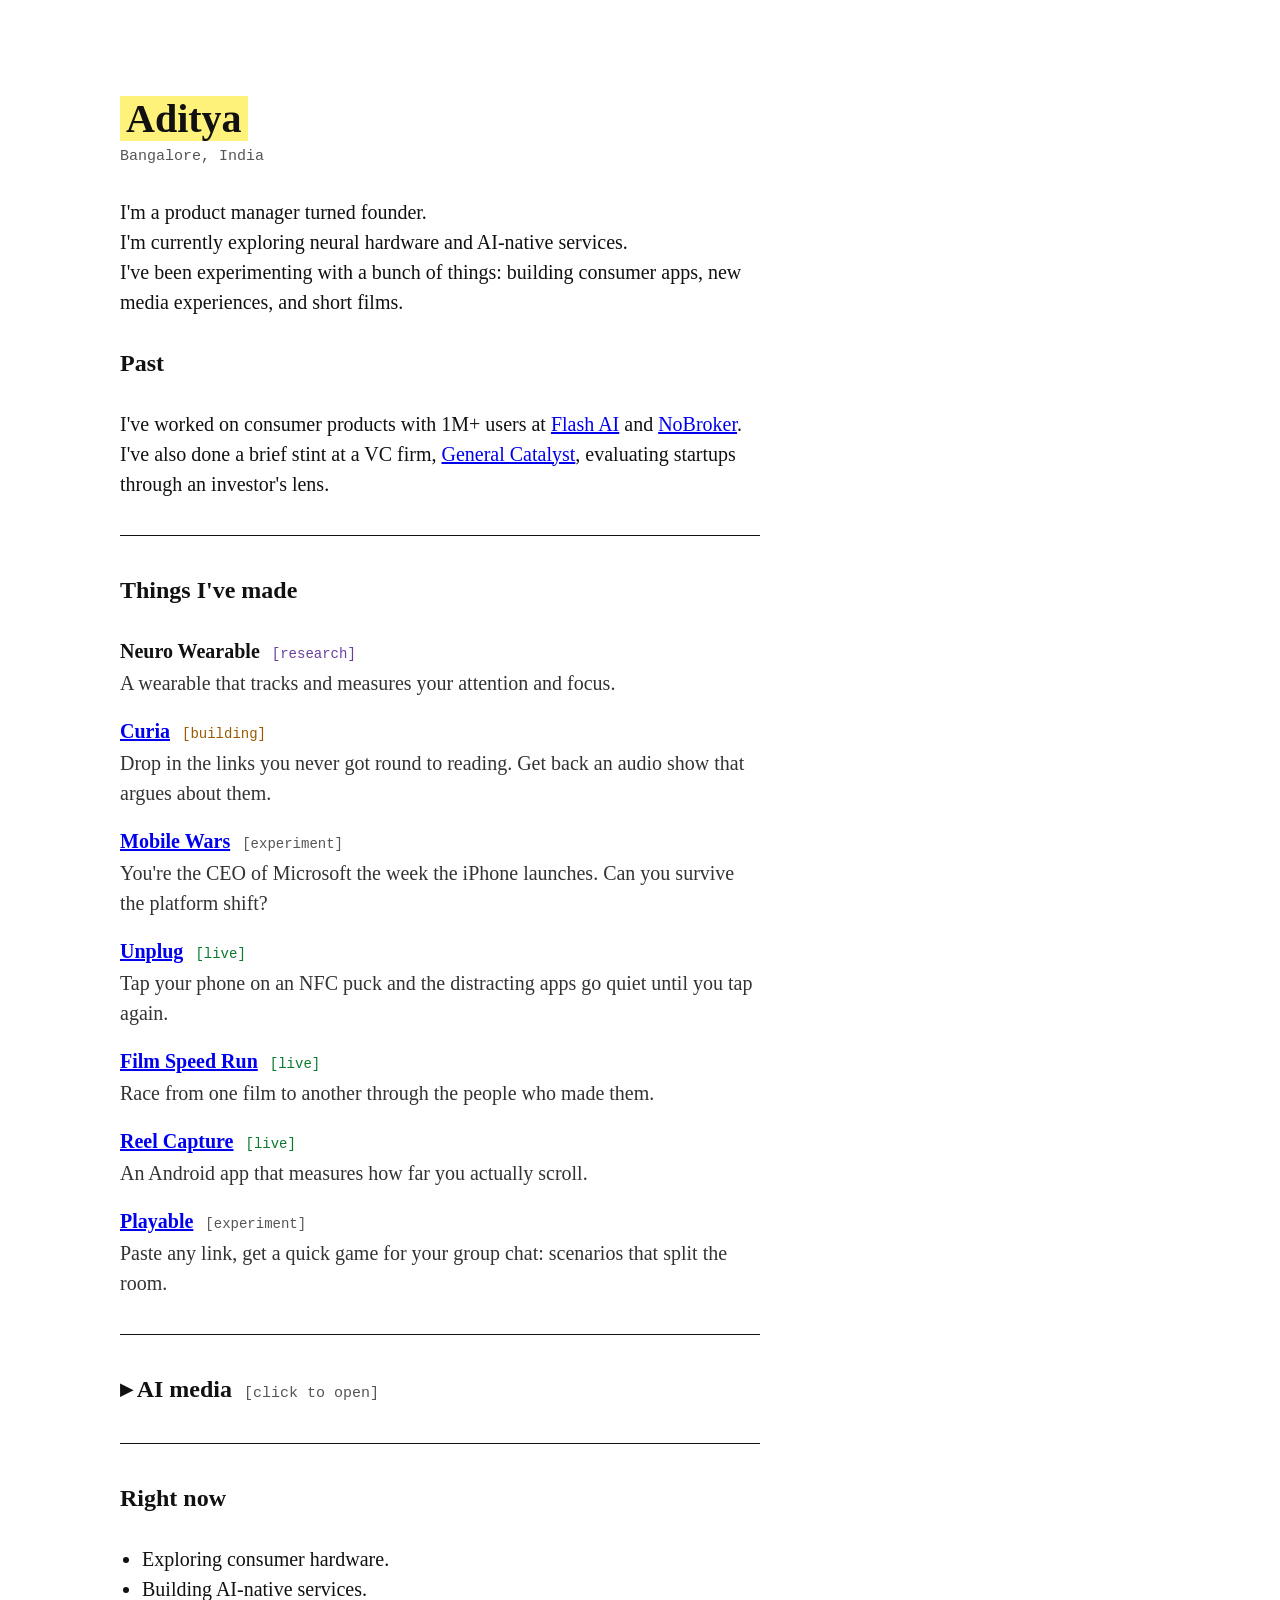
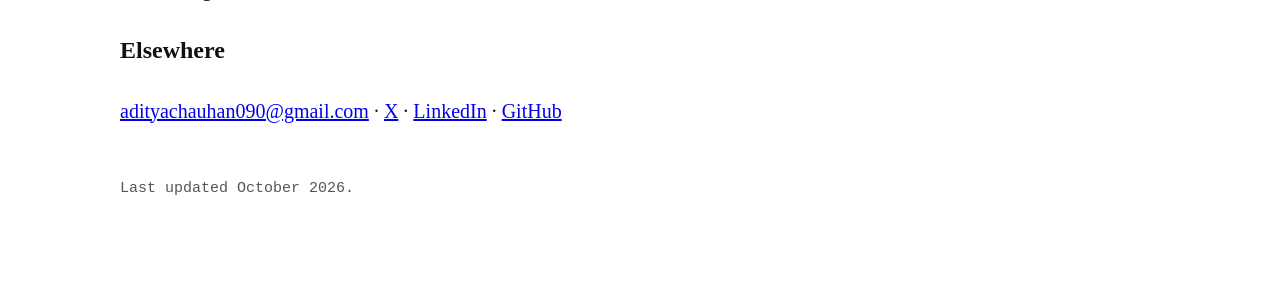
==== index.html @ 752c6e11 "Rewrite intro and add Past section Co-Authored-By: Claude Opus 5.5 <noreply@anthropic.com>" ====
<!DOCTYPE html>
<html lang="en">
<head>
<meta charset="utf-8">
<meta name="viewport" content="width=device-width, initial-scale=1">
<title>Aditya</title>
<meta name="description" content="Aditya — solo founder in Bangalore building small consumer apps about attention, habits, films, and the stuff we save.">
<style>
  body { margin: 0; background: #fff; color: #111; font: 20px/1.5 "Times New Roman", Times, Georgia, serif; }
  a { color: #0000EE; }
  a:hover { color: #CC0000; }
  main { max-width: 640px; padding: 96px 120px; display: flex; flex-direction: column; gap: 28px; }
  header { display: flex; flex-direction: column; gap: 4px; }
  h1 { margin: 0; font-size: 40px; line-height: 1.15; }
  mark { background: #FFF27A; color: #111; padding: 0 6px; }
  h2 { margin: 0; font-size: 24px; }
  p, dl, dd { margin: 0; }
  hr { width: 100%; border: 0; border-top: 1px solid #111; margin: 8px 0; }
  .mono { font-family: "Courier New", Courier, monospace; font-size: 15px; color: #555; }
  dl { display: flex; flex-direction: column; gap: 18px; }
  dl > div { display: flex; flex-direction: column; gap: 2px; }
  dt { display: flex; align-items: baseline; gap: 12px; font-weight: 700; }
  dt .tag { font-weight: 400; font-size: 14px; }
  .building { color: #9A5B00; }
  .live { color: #0A7A2F; }
  .experiment { color: #555; }
  .research { color: #6B3FA0; }
  dd { color: #333; }
  ul { margin: 0; padding-left: 22px; }
  footer { margin-top: 24px; font-size: 14px; }
  details > summary { cursor: pointer; list-style: none; display: flex; align-items: baseline; gap: 12px; }
  details > summary::-webkit-details-marker { display: none; }
  details > summary h2::before { content: "▸ "; }
  details[open] > summary h2::before { content: "▾ "; }
  details[open] .hint { display: none; }
  .media { display: flex; flex-direction: column; gap: 28px; margin-top: 20px; }
  figure { margin: 0; display: flex; flex-direction: column; gap: 6px; }
  figure iframe { width: 100%; aspect-ratio: 16 / 9; border: 1px solid #111; background: #000; }
  figure iframe.vertical { aspect-ratio: 9 / 16; max-width: 340px; }
  figcaption { font-size: 15px; }
  @media (max-width: 720px) {
    body { font-size: 18px; }
    main { padding: 48px 20px; }
    h1 { font-size: 34px; }
    figure iframe.vertical { max-width: 260px; }
  }
</style>
</head>
<body>
<main>
  <header>
    <h1><mark>Aditya</mark></h1>
    <div class="mono">Bangalore, India</div>
  </header>

  <p>I'm a product manager turned founder.<br>
  I'm currently exploring neural hardware and AI-native services.<br>
  I've been experimenting with a bunch of things: building consumer apps, new media experiences, and short films.</p>

  <h2>Past</h2>
  <p>I've worked on consumer products with 1M+ users at <a href="https://flash.co/home">Flash AI</a> and <a href="https://www.nobroker.in/">NoBroker</a>. I've also done a brief stint at a VC firm, <a href="https://www.generalcatalyst.com/">General Catalyst</a>, evaluating startups through an investor's lens.</p>

  <hr>

  <h2>Things I've made</h2>
  <dl>
    <div>
      <dt>Neuro Wearable <span class="mono tag research">[research]</span></dt>
      <dd>A wearable that tracks and measures your attention and focus.</dd>
    </div>
    <div>
      <dt><a href="https://curia.surge.sh/">Curia</a> <span class="mono tag building">[building]</span></dt>
      <dd>Drop in the links you never got round to reading. Get back an audio show that argues about them.</dd>
    </div>
    <div>
      <dt><a href="https://mobilewars.surge.sh/">Mobile Wars</a> <span class="mono tag experiment">[experiment]</span></dt>
      <dd>You're the CEO of Microsoft the week the iPhone launches. Can you survive the platform shift?</dd>
    </div>
    <div>
      <dt><a href="https://www.getunplug.in/">Unplug</a> <span class="mono tag live">[live]</span></dt>
      <dd>Tap your phone on an NFC puck and the distracting apps go quiet until you tap again.</dd>
    </div>
    <div>
      <dt><a href="https://filmspeedrun.surge.sh/">Film Speed Run</a> <span class="mono tag live">[live]</span></dt>
      <dd>Race from one film to another through the people who made them.</dd>
    </div>
    <div>
      <dt><a href="#">Reel Capture</a> <span class="mono tag live">[live]</span></dt>
      <dd>An Android app that measures how far you actually scroll.</dd>
    </div>
    <div>
      <dt><a href="#">Playable</a> <span class="mono tag experiment">[experiment]</span></dt>
      <dd>Paste any link, get a quick game for your group chat: scenarios that split the room.</dd>
    </div>
  </dl>

  <hr>

  <details>
    <summary><h2>AI media</h2> <span class="mono tag hint">[click to open]</span></summary>
    <div class="media">
      <figure>
        <blockquote class="twitter-tweet" data-dnt="true"><p lang="en" dir="ltr">Nike x India <a href="https://t.co/TKi3nqzyUV">pic.twitter.com/TKi3nqzyUV</a></p>&mdash; aditya chauhan (@ChasingImpetus) <a href="https://x.com/ChasingImpetus/status/1957035243996643789">August 17, 2025</a></blockquote>
      </figure>
      <figure>
        <iframe src="https://drive.google.com/file/d/1iKjg0u2Wj5Boh7oFKX9EAJfj-EG_Es7j/preview" title="Intro" allow="autoplay; fullscreen" allowfullscreen loading="lazy"></iframe>
        <figcaption class="mono">Intro</figcaption>
      </figure>
      <figure>
        <iframe class="vertical" src="https://drive.google.com/file/d/1HwAID8PvPS9HVp6drkK5l7MojlFVfdjg/preview" title="Amul ad" allow="autoplay; fullscreen" allowfullscreen loading="lazy"></iframe>
        <figcaption class="mono">Amul ad</figcaption>
      </figure>
      <figure>
        <iframe src="https://drive.google.com/file/d/1IyfGsk9weIemZioVqUvlr0lrLwTiiJRD/preview" title="Future of Commerce" allow="autoplay; fullscreen" allowfullscreen loading="lazy"></iframe>
        <figcaption class="mono">Future of Commerce</figcaption>
      </figure>
    </div>
  </details>

  <hr>

  <h2>Right now</h2>
  <ul>
    <li>Exploring consumer hardware.</li>
    <li>Building AI-native services.</li>
  </ul>

  <h2>Elsewhere</h2>
  <p><a href="mailto:adityachauhan090@gmail.com">adityachauhan090@gmail.com</a> · <a href="https://x.com/ChasingImpetus">X</a> · <a href="https://www.linkedin.com/in/aditya-chauhan-27b298177/">LinkedIn</a> · <a href="https://github.com/adityavc19">GitHub</a></p>

  <footer class="mono">Last updated October 2026.</footer>
</main>
<script async src="https://platform.twitter.com/widgets.js" charset="utf-8"></script>
</body>
</html>
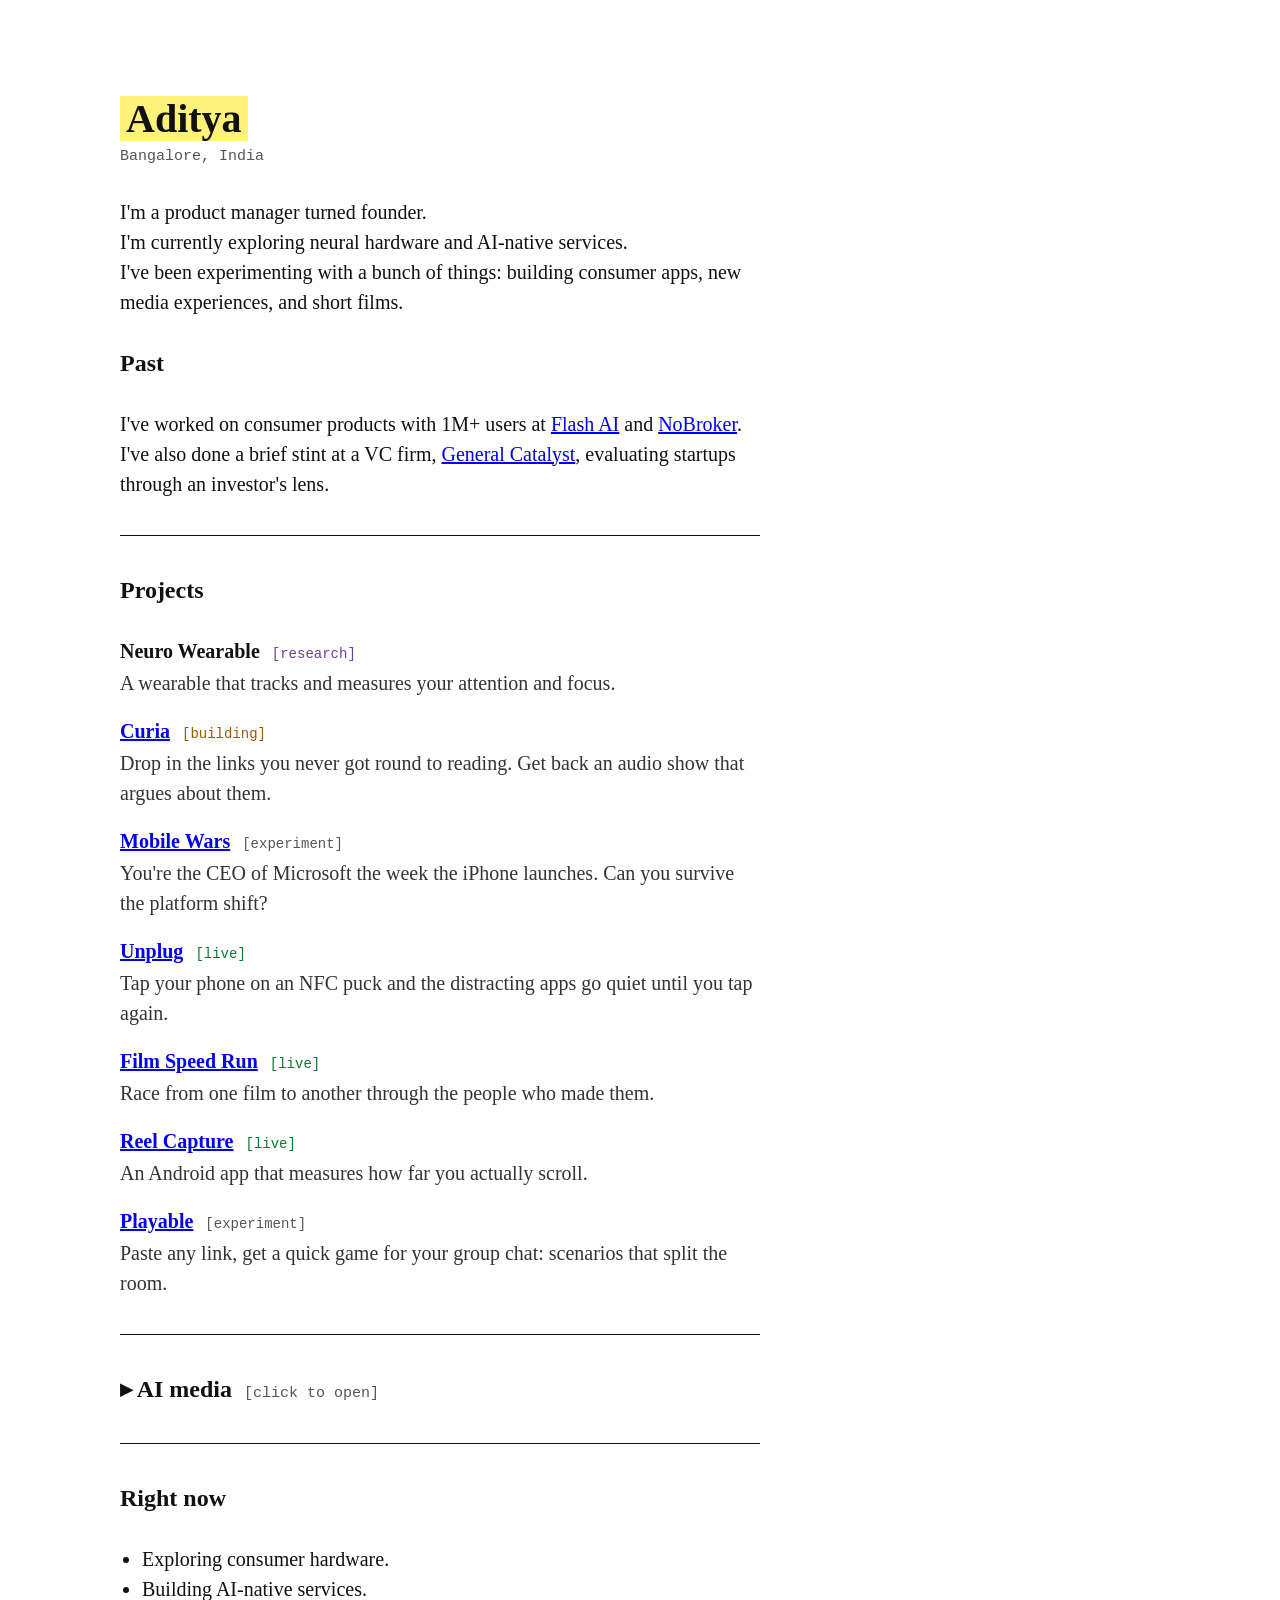
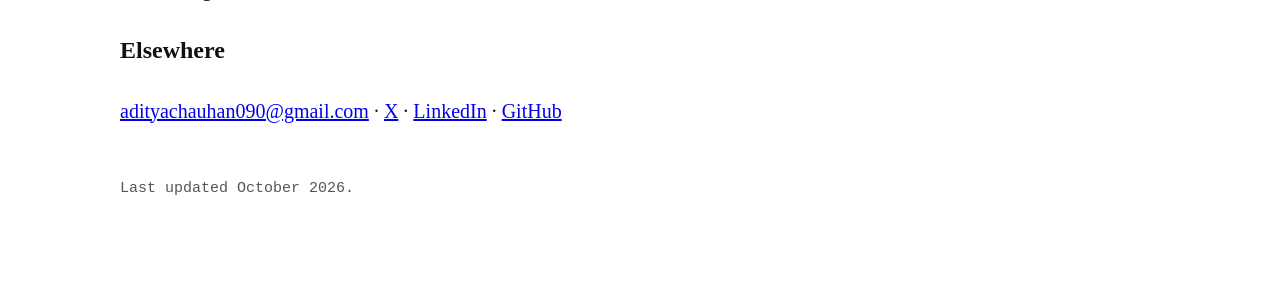
==== commit e3108e82: "Rename section to Projects Co-Authored-By: Claude Opus 5.5 <noreply@anthropic.com>" ====
--- a/index.html
+++ b/index.html
@@ -62,7 +62,7 @@
 
   <hr>
 
-  <h2>Things I've made</h2>
+  <h2>Projects</h2>
   <dl>
     <div>
       <dt>Neuro Wearable <span class="mono tag research">[research]</span></dt>
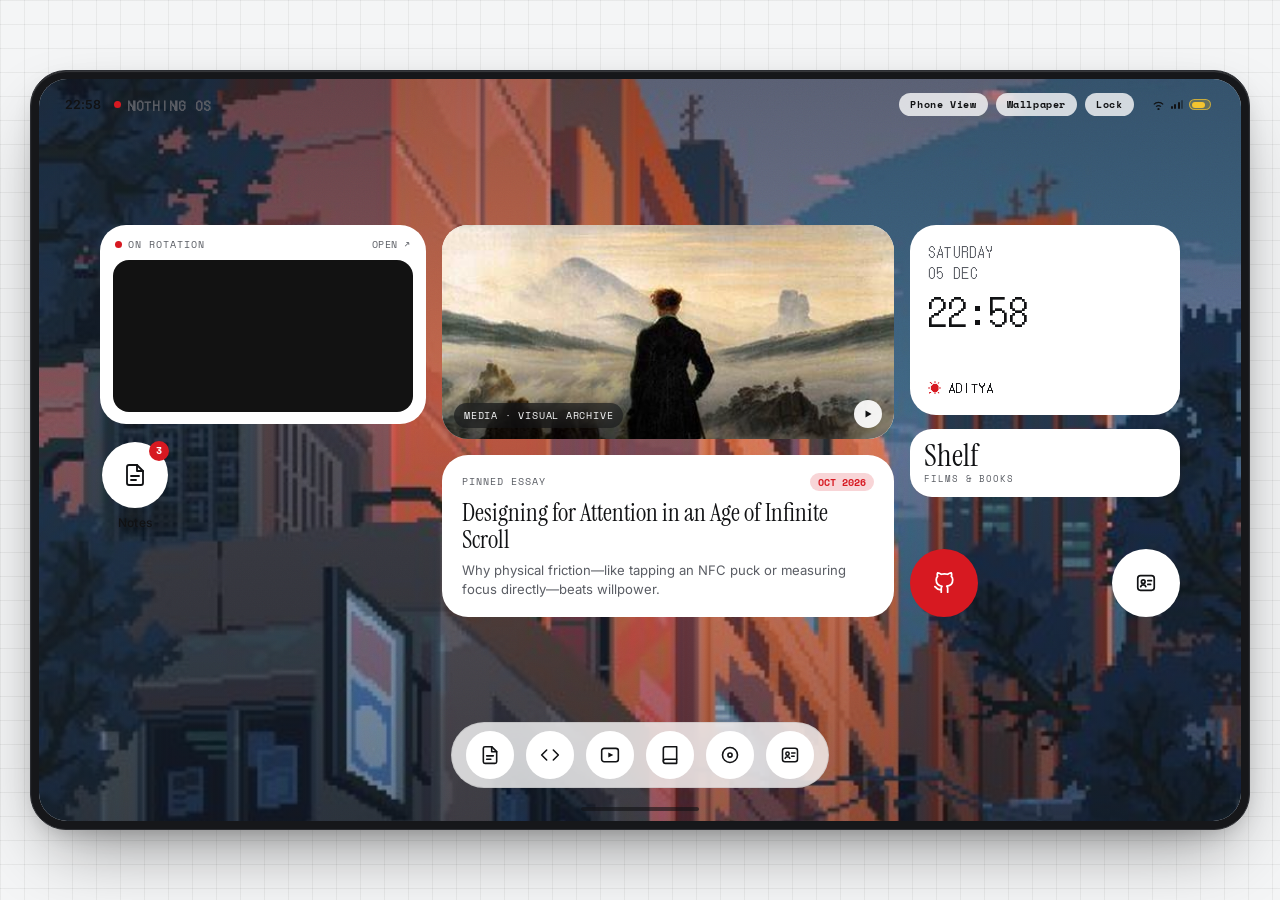
==== commit 297cef53: "Deploy Nothing OS portfolio to chasingimpetus.in" ====
--- a/index.html
+++ b/index.html
@@ -1,135 +1,421 @@
 <!DOCTYPE html>
 <html lang="en">
 <head>
-<meta charset="utf-8">
-<meta name="viewport" content="width=device-width, initial-scale=1">
-<title>Aditya</title>
-<meta name="description" content="Aditya — solo founder in Bangalore building small consumer apps about attention, habits, films, and the stuff we save.">
-<style>
-  body { margin: 0; background: #fff; color: #111; font: 20px/1.5 "Times New Roman", Times, Georgia, serif; }
-  a { color: #0000EE; }
-  a:hover { color: #CC0000; }
-  main { max-width: 640px; padding: 96px 120px; display: flex; flex-direction: column; gap: 28px; }
-  header { display: flex; flex-direction: column; gap: 4px; }
-  h1 { margin: 0; font-size: 40px; line-height: 1.15; }
-  mark { background: #FFF27A; color: #111; padding: 0 6px; }
-  h2 { margin: 0; font-size: 24px; }
-  p, dl, dd { margin: 0; }
-  hr { width: 100%; border: 0; border-top: 1px solid #111; margin: 8px 0; }
-  .mono { font-family: "Courier New", Courier, monospace; font-size: 15px; color: #555; }
-  dl { display: flex; flex-direction: column; gap: 18px; }
-  dl > div { display: flex; flex-direction: column; gap: 2px; }
-  dt { display: flex; align-items: baseline; gap: 12px; font-weight: 700; }
-  dt .tag { font-weight: 400; font-size: 14px; }
-  .building { color: #9A5B00; }
-  .live { color: #0A7A2F; }
-  .experiment { color: #555; }
-  .research { color: #6B3FA0; }
-  dd { color: #333; }
-  ul { margin: 0; padding-left: 22px; }
-  footer { margin-top: 24px; font-size: 14px; }
-  details > summary { cursor: pointer; list-style: none; display: flex; align-items: baseline; gap: 12px; }
-  details > summary::-webkit-details-marker { display: none; }
-  details > summary h2::before { content: "▸ "; }
-  details[open] > summary h2::before { content: "▾ "; }
-  details[open] .hint { display: none; }
-  .media { display: flex; flex-direction: column; gap: 28px; margin-top: 20px; }
-  figure { margin: 0; display: flex; flex-direction: column; gap: 6px; }
-  figure iframe { width: 100%; aspect-ratio: 16 / 9; border: 1px solid #111; background: #000; }
-  figure iframe.vertical { aspect-ratio: 9 / 16; max-width: 340px; }
-  figcaption { font-size: 15px; }
-  @media (max-width: 720px) {
-    body { font-size: 18px; }
-    main { padding: 48px 20px; }
-    h1 { font-size: 34px; }
-    figure iframe.vertical { max-width: 260px; }
-  }
-</style>
+  <meta charset="UTF-8">
+  <meta name="viewport" content="width=device-width, initial-scale=1.0">
+  <title>Nothing OS — Personal Portfolio</title>
+  <meta name="description" content="A Nothing OS inspired personal portfolio in both Landscape Desktop and Portrait Phone modes with frosted-glass atmospheric wallpapers, modular widgets, notes, GitHub projects, media, books & films, and music.">
+  <meta name="color-scheme" content="light dark">
+  <script>
+    try {
+      document.querySelector('meta[name="color-scheme"]').content =
+        localStorage.getItem("color-scheme") ?? "light dark";
+    } catch (_) {}
+  </script>
+  <link rel="preconnect" href="https://fonts.googleapis.com">
+  <link rel="preconnect" href="https://fonts.gstatic.com" crossorigin>
+  <link href="https://fonts.googleapis.com/css2?family=DotGothic16&family=Instrument+Serif:ital@0;1&family=Inter:wght@400;500;600&family=Space+Mono:wght@400;700&family=Syne:wght@700;800&display=swap" rel="stylesheet">
+  <link rel="stylesheet" href="./styles.css?v=4">
 </head>
 <body>
-<main>
-  <header>
-    <h1><mark>Aditya</mark></h1>
-    <div class="mono">Bangalore, India</div>
-  </header>
-
-  <p>I'm a product manager turned founder.<br>
-  I'm currently exploring neural hardware and AI-native services.<br>
-  I've been experimenting with a bunch of things: building consumer apps, new media experiences, and short films.</p>
-
-  <h2>Past</h2>
-  <p>I've worked on consumer products with 1M+ users at <a href="https://flash.co/home">Flash AI</a> and <a href="https://www.nobroker.in/">NoBroker</a>. I've also done a brief stint at a VC firm, <a href="https://www.generalcatalyst.com/">General Catalyst</a>, evaluating startups through an investor's lens.</p>
-
-  <hr>
-
-  <h2>Projects</h2>
-  <dl>
-    <div>
-      <dt>Neuro Wearable <span class="mono tag research">[research]</span></dt>
-      <dd>A wearable that tracks and measures your attention and focus.</dd>
-    </div>
-    <div>
-      <dt><a href="https://curia.surge.sh/">Curia</a> <span class="mono tag building">[building]</span></dt>
-      <dd>Drop in the links you never got round to reading. Get back an audio show that argues about them.</dd>
-    </div>
-    <div>
-      <dt><a href="https://mobilewars.surge.sh/">Mobile Wars</a> <span class="mono tag experiment">[experiment]</span></dt>
-      <dd>You're the CEO of Microsoft the week the iPhone launches. Can you survive the platform shift?</dd>
-    </div>
-    <div>
-      <dt><a href="https://www.getunplug.in/">Unplug</a> <span class="mono tag live">[live]</span></dt>
-      <dd>Tap your phone on an NFC puck and the distracting apps go quiet until you tap again.</dd>
-    </div>
-    <div>
-      <dt><a href="https://filmspeedrun.surge.sh/">Film Speed Run</a> <span class="mono tag live">[live]</span></dt>
-      <dd>Race from one film to another through the people who made them.</dd>
-    </div>
-    <div>
-      <dt><a href="#">Reel Capture</a> <span class="mono tag live">[live]</span></dt>
-      <dd>An Android app that measures how far you actually scroll.</dd>
-    </div>
-    <div>
-      <dt><a href="#">Playable</a> <span class="mono tag experiment">[experiment]</span></dt>
-      <dd>Paste any link, get a quick game for your group chat: scenarios that split the room.</dd>
-    </div>
-  </dl>
-
-  <hr>
-
-  <details>
-    <summary><h2>AI media</h2> <span class="mono tag hint">[click to open]</span></summary>
-    <div class="media">
-      <figure>
-        <blockquote class="twitter-tweet" data-dnt="true"><p lang="en" dir="ltr">Nike x India <a href="https://t.co/TKi3nqzyUV">pic.twitter.com/TKi3nqzyUV</a></p>&mdash; aditya chauhan (@ChasingImpetus) <a href="https://x.com/ChasingImpetus/status/1957035243996643789">August 17, 2025</a></blockquote>
-      </figure>
-      <figure>
-        <iframe src="https://drive.google.com/file/d/1iKjg0u2Wj5Boh7oFKX9EAJfj-EG_Es7j/preview" title="Intro" allow="autoplay; fullscreen" allowfullscreen loading="lazy"></iframe>
-        <figcaption class="mono">Intro</figcaption>
-      </figure>
-      <figure>
-        <iframe class="vertical" src="https://drive.google.com/file/d/1HwAID8PvPS9HVp6drkK5l7MojlFVfdjg/preview" title="Amul ad" allow="autoplay; fullscreen" allowfullscreen loading="lazy"></iframe>
-        <figcaption class="mono">Amul ad</figcaption>
-      </figure>
-      <figure>
-        <iframe src="https://drive.google.com/file/d/1IyfGsk9weIemZioVqUvlr0lrLwTiiJRD/preview" title="Future of Commerce" allow="autoplay; fullscreen" allowfullscreen loading="lazy"></iframe>
-        <figcaption class="mono">Future of Commerce</figcaption>
-      </figure>
-    </div>
-  </details>
-
-  <hr>
-
-  <h2>Right now</h2>
-  <ul>
-    <li>Exploring consumer hardware.</li>
-    <li>Building AI-native services.</li>
-  </ul>
-
-  <h2>Elsewhere</h2>
-  <p><a href="mailto:adityachauhan090@gmail.com">adityachauhan090@gmail.com</a> · <a href="https://x.com/ChasingImpetus">X</a> · <a href="https://www.linkedin.com/in/aditya-chauhan-27b298177/">LinkedIn</a> · <a href="https://github.com/adityavc19">GitHub</a></p>
-
-  <footer class="mono">Last updated October 2026.</footer>
-</main>
-<script async src="https://platform.twitter.com/widgets.js" charset="utf-8"></script>
+  <div class="studio-stage" id="studio-stage" data-mode="desktop">
+    <!-- Subtle Architectural Desktop Sidebar (visible only in Portrait Phone mode on wide screens) -->
+    <aside class="desk-sidebar" aria-label="Device controls and telemetry">
+      <div class="desk-brand">
+        <span class="red-dot" aria-hidden="true"></span>
+        <span class="ndot-label">NOTHING (PORTFOLIO)</span>
+      </div>
+      <h1 class="desk-title" id="desk-owner-name">Aditya</h1>
+      <p class="desk-tagline" id="desk-owner-tagline">Builder, writer, and film &amp; music obsessive.</p>
+
+      <div class="desk-controls">
+        <button type="button" class="desk-pill" id="desk-mode-btn">
+          <span class="mono-tag">01</span>
+          <span>Switch to Desktop Landscape</span>
+        </button>
+        <button type="button" class="desk-pill" id="desk-qs-btn">
+          <span class="mono-tag">02</span>
+          <span>Quick Settings &amp; Theme</span>
+        </button>
+        <button type="button" class="desk-pill" id="desk-lock-btn">
+          <span class="mono-tag">03</span>
+          <span>Lock / Wake Screen</span>
+        </button>
+        <button type="button" class="desk-pill" id="desk-wall-btn">
+          <span class="mono-tag">04</span>
+          <span>Cycle Frosted Wallpaper</span>
+        </button>
+      </div>
+
+      <div class="desk-hints">
+        <p class="mono-caption">NOTHING OS 3.0 / 5.0</p>
+        <ul>
+          <li>Tap any modular widget or dock icon to open an app.</li>
+          <li>Click the status bar for Quick Settings, Theme &amp; Wallpapers.</li>
+          <li>Press <kbd>Esc</kbd> or tap the home bar to return Home.</li>
+        </ul>
+      </div>
+    </aside>
+
+    <!-- Nothing OS Device Shell (morphs cleanly between Landscape Desktop & Portrait Phone) -->
+    <main class="phone-wrapper" aria-label="Nothing OS interactive portfolio">
+      <div class="glyph-aura" id="glyph-aura" aria-hidden="true"></div>
+
+      <div class="phone-chassis">
+        <!-- Hardware Side Buttons (shown in Portrait Phone mode) -->
+        <button type="button" class="hw-btn hw-vol-up" aria-label="Volume up" title="Volume Up"></button>
+        <button type="button" class="hw-btn hw-vol-down" aria-label="Volume down" title="Volume Down"></button>
+        <button type="button" class="hw-btn hw-power" id="hw-power-btn" aria-label="Power button: toggle lock screen" title="Lock / Wake Screen"></button>
+
+        <!-- Display Screen -->
+        <div class="phone-screen" id="phone-screen" data-wallpaper="pixel">
+          <!-- Atmospheric Frosted Glass + Fine Grain Wallpaper Layers -->
+          <div class="wallpaper-layer" aria-hidden="true">
+            <div class="wallpaper-orb"></div>
+            <div class="wallpaper-frost"></div>
+            <div class="wallpaper-grain"></div>
+          </div>
+
+          <!-- Punch-hole front camera (Portrait Phone mode) -->
+          <div class="punch-hole" aria-hidden="true"></div>
+
+          <!-- Top Status Bar -->
+          <header class="status-bar">
+            <div class="status-bar-inner">
+              <div class="status-left">
+                <span class="status-time" id="status-time">10:25</span>
+                <span class="status-brand-desktop">
+                  <span class="red-dot" aria-hidden="true"></span>
+                  <span>NOTHING OS</span>
+                </span>
+              </div>
+
+              <div class="status-actions-desktop">
+                <button type="button" class="status-chip" id="top-mode-toggle" aria-label="Toggle Desktop Landscape or Phone Portrait mode">
+                  <span id="top-mode-label">Phone View</span>
+                </button>
+                <button type="button" class="status-chip" id="top-wall-cycle" aria-label="Cycle frosted wallpaper">
+                  <span>Wallpaper</span>
+                </button>
+                <button type="button" class="status-chip" id="top-lock-btn" aria-label="Lock screen">
+                  <span>Lock</span>
+                </button>
+              </div>
+
+              <button type="button" class="status-bar-trigger" id="status-bar-trigger" aria-expanded="false" aria-controls="quick-settings" aria-label="Open Quick Settings">
+                <span class="status-right">
+                  <svg viewBox="0 0 16 12" width="13" height="10" fill="currentColor" aria-hidden="true"><path d="M8 9.6a1.4 1.4 0 1 1 0 2.8 1.4 1.4 0 0 1 0-2.8zm-3.5-2.1a5.2 5.2 0 0 1 7 0l-1.1 1.1a3.6 3.6 0 0 0-4.8 0L4.5 7.5zm-2.8-2.8a9 9 0 0 1 12.6 0l-1.1 1.1a7.4 7.4 0 0 0-10.4 0L1.7 4.7z"/></svg>
+                  <span class="status-signal" aria-hidden="true">
+                    <i></i><i></i><i></i><i></i>
+                  </span>
+                  <span class="status-battery-pill" aria-label="Battery 94 percent">
+                    <span class="battery-fill"></span>
+                  </span>
+                </span>
+              </button>
+            </div>
+          </header>
+
+          <!-- Quick Settings Pull-Down Shade / Desktop Flyout -->
+          <section class="quick-settings" id="quick-settings" aria-label="Quick Settings" hidden>
+            <div class="qs-panel">
+              <div class="qs-header">
+                <div>
+                  <h2 class="serif-heading">Settings</h2>
+                  <p class="qs-date" id="qs-date">WED, NOV 25</p>
+                </div>
+                <button type="button" class="icon-circle-btn" id="qs-close-btn" aria-label="Close Quick Settings">
+                  <svg viewBox="0 0 24 24" width="16" height="16" fill="none" stroke="currentColor" stroke-width="2" aria-hidden="true"><path d="M18 6L6 18M6 6l12 12"/></svg>
+                </button>
+              </div>
+
+              <div class="qs-tiles">
+                <button type="button" class="qs-tile" id="qs-sound-toggle" aria-pressed="true">
+                  <span class="qs-tile-icon" aria-hidden="true">
+                    <svg viewBox="0 0 24 24" width="18" height="18" fill="none" stroke="currentColor" stroke-width="1.8"><path d="M11 5L6 9H2v6h4l5 4V5z"/><path d="M15.54 8.46a5 5 0 0 1 0 7.07"/><path d="M19.07 4.93a10 10 0 0 1 0 14.14"/></svg>
+                  </span>
+                  <span class="qs-tile-label">UI Sound</span>
+                  <span class="qs-tile-state" id="qs-sound-state">ON</span>
+                </button>
+
+                <button type="button" class="qs-tile" id="qs-glyph-toggle" aria-pressed="true">
+                  <span class="qs-tile-icon" aria-hidden="true">
+                    <svg viewBox="0 0 24 24" width="18" height="18" fill="none" stroke="currentColor" stroke-width="1.8"><circle cx="12" cy="12" r="5"/><path d="M12 2v2M12 20v2M4.93 4.93l1.41 1.41M17.66 17.66l1.41 1.41M2 12h2M20 12h2"/></svg>
+                  </span>
+                  <span class="qs-tile-label">Glyphs</span>
+                  <span class="qs-tile-state" id="qs-glyph-state">ON</span>
+                </button>
+
+                <button type="button" class="qs-tile" id="qs-mode-action">
+                  <span class="qs-tile-icon" aria-hidden="true">
+                    <svg viewBox="0 0 24 24" width="18" height="18" fill="none" stroke="currentColor" stroke-width="1.8"><rect x="2" y="4" width="20" height="14" rx="2"/><line x1="8" y1="21" x2="16" y2="21"/><line x1="12" y1="18" x2="12" y2="21"/></svg>
+                  </span>
+                  <span class="qs-tile-label">Layout</span>
+                  <span class="qs-tile-state" id="qs-mode-state">DESKTOP</span>
+                </button>
+
+                <button type="button" class="qs-tile" id="qs-lock-action">
+                  <span class="qs-tile-icon" aria-hidden="true">
+                    <svg viewBox="0 0 24 24" width="18" height="18" fill="none" stroke="currentColor" stroke-width="1.8"><rect x="5" y="11" width="14" height="10" rx="2"/><path d="M8 11V7a4 4 0 0 1 8 0v4"/></svg>
+                  </span>
+                  <span class="qs-tile-label">Lock Screen</span>
+                  <span class="qs-tile-state">SLEEP</span>
+                </button>
+              </div>
+
+              <!-- Wallpaper Selector -->
+              <fieldset class="qs-theme-group">
+                <legend class="mono-caption">WALLPAPER</legend>
+                <div class="theme-segmented wall-grid-4" role="radiogroup" aria-label="Wallpaper atmosphere">
+                  <button type="button" class="wall-opt" data-wall="pixel" role="radio" aria-checked="true">Pixel</button>
+                  <button type="button" class="wall-opt" data-wall="sage" role="radio" aria-checked="false">Sage</button>
+                  <button type="button" class="wall-opt" data-wall="ice" role="radio" aria-checked="false">Ice</button>
+                  <button type="button" class="wall-opt" data-wall="obsidian" role="radio" aria-checked="false">Noir</button>
+                </div>
+              </fieldset>
+
+              <!-- 3-State Color Scheme Control (System / Light / Dark) -->
+              <fieldset class="qs-theme-group">
+                <legend class="mono-caption">DISPLAY THEME</legend>
+                <div class="theme-segmented" role="radiogroup" aria-label="Color scheme preference">
+                  <button type="button" class="theme-opt" data-theme="system" role="radio" aria-checked="true">System</button>
+                  <button type="button" class="theme-opt" data-theme="light" role="radio" aria-checked="false">Light</button>
+                  <button type="button" class="theme-opt" data-theme="dark" role="radio" aria-checked="false">Dark</button>
+                </div>
+                <p class="qs-theme-hint" id="qs-theme-hint">Following system preference</p>
+              </fieldset>
+            </div>
+          </section>
+
+          <!-- Lock Screen Overlay (Frosted Ice Orb + Wide Clock + Bottom Ring) -->
+          <section class="lock-screen" id="lock-screen" aria-label="Nothing OS Lock Screen" hidden>
+            <div class="lock-wallpaper" aria-hidden="true">
+              <div class="lock-orb"></div>
+              <div class="wallpaper-grain"></div>
+            </div>
+
+            <div class="lock-top">
+              <p class="lock-date" id="lock-date">Wed 25, Nov</p>
+              <div class="lock-clock" id="lock-clock">1025</div>
+              <div class="lock-widget-pill">
+                <span class="red-dot" aria-hidden="true"></span>
+                <span id="lock-status-text">Available for interesting builds</span>
+              </div>
+            </div>
+
+            <div class="lock-bottom">
+              <button type="button" class="lock-corner-btn" id="lock-glyph-btn" aria-label="Pulse flashlight glyph">
+                <svg viewBox="0 0 24 24" width="16" height="16" fill="none" stroke="currentColor" stroke-width="2" aria-hidden="true"><path d="M18 6c0 2-2 2-2 4v10a2 2 0 0 1-2 2h-4a2 2 0 0 1-2-2V10c0-2-2-2-2-4V2h12v4z"/><line x1="6" y1="6" x2="18" y2="6"/></svg>
+              </button>
+
+              <button type="button" class="fingerprint-ring" id="unlock-btn" aria-label="Unlock Nothing OS">
+                <span class="sr-only">Tap to unlock</span>
+              </button>
+
+              <button type="button" class="lock-corner-btn" id="lock-media-btn" aria-label="Quick open Media app">
+                <svg viewBox="0 0 24 24" width="16" height="16" fill="none" stroke="currentColor" stroke-width="2" aria-hidden="true"><path d="M23 19a2 2 0 0 1-2 2H3a2 2 0 0 1-2-2V8a2 2 0 0 1 2-2h4l2-3h6l2 3h4a2 2 0 0 1 2 2z"/><circle cx="12" cy="13" r="4"/></svg>
+              </button>
+            </div>
+          </section>
+
+          <!-- Main OS Viewport -->
+          <div class="os-viewport" id="os-viewport">
+            <!-- HOME SCREEN — Morphs seamlessly between Portrait Phone Bento & Landscape Desktop 3-Column Bento -->
+            <section class="home-screen" id="home-screen" aria-label="Home Screen">
+              <h2 class="sr-only" id="home-heading" tabindex="-1">Nothing OS Home Screen</h2>
+
+              <div class="bento-canvas">
+                <!-- MODULE A: Spotify "On Rotation" Widget + Notes Icon Button -->
+                <div class="bento-row-top">
+                  <div class="n-widget widget-spotify" aria-label="Spotify On Rotation widget">
+                    <div class="spotify-widget-head">
+                      <span class="spotify-head-left">
+                        <span class="red-dot" aria-hidden="true"></span>
+                        <span class="mono-caption" id="spotify-widget-label">ON ROTATION</span>
+                      </span>
+                      <a class="spotify-open-link" id="spotify-open-link" href="https://open.spotify.com/playlist/37i9dQZF1DWWQRwui0ExPn" target="_blank" rel="noopener noreferrer">OPEN ↗</a>
+                    </div>
+                    <iframe
+                      id="spotify-home-embed"
+                      class="spotify-embed-frame"
+                      title="Spotify On Rotation Player"
+                      src="https://open.spotify.com/embed/playlist/37i9dQZF1DWWQRwui0ExPn?utm_source=generator&theme=0"
+                      allow="autoplay; clipboard-write; encrypted-media; fullscreen; picture-in-picture"
+                      loading="lazy"
+                    ></iframe>
+                  </div>
+
+                  <div class="notes-icon-row">
+                    <button type="button" class="n-icon-tile app-launcher" data-app="notes" aria-label="Open Notes and blog essays">
+                      <span class="n-icon-circle">
+                        <svg viewBox="0 0 24 24" width="24" height="24" fill="none" stroke="currentColor" stroke-width="1.85" stroke-linecap="round" stroke-linejoin="round" aria-hidden="true">
+                          <path d="M14 2H6a2 2 0 0 0-2 2v16a2 2 0 0 0 2 2h12a2 2 0 0 0 2-2V8z"/>
+                          <polyline points="14 2 14 8 20 8"/>
+                          <line x1="8" y1="13" x2="16" y2="13"/>
+                          <line x1="8" y1="17" x2="13" y2="17"/>
+                        </svg>
+                        <span class="n-icon-badge" id="badge-notes" aria-hidden="true">3</span>
+                      </span>
+                      <span class="n-icon-label">Notes</span>
+                    </button>
+                  </div>
+                </div>
+
+                <!-- MODULE B: Full-Width Wanderer Artwork / Media Card -->
+                <button type="button" class="n-widget widget-photo-banner app-launcher" data-app="media" aria-label="Open Media videos and reels">
+                  <img src="./assets/wanderer.jpg" alt="Wanderer above the Sea of Fog by Caspar David Friedrich" class="photo-banner-img">
+                  <div class="photo-banner-overlay">
+                    <span class="frosted-tag">MEDIA · VISUAL ARCHIVE</span>
+                    <span class="photo-play-pill" aria-hidden="true">
+                      <svg viewBox="0 0 24 24" width="12" height="12" fill="currentColor"><polygon points="7,5 19,12 7,19"/></svg>
+                    </span>
+                  </div>
+                </button>
+
+                <!-- MODULE C: Serif Shelf + Red/Dark Circles + Dot-Matrix Calendar/Clock -->
+                <div class="bento-row-bottom">
+                  <div class="bento-left-col">
+                    <button type="button" class="n-widget widget-serif-card app-launcher" data-app="shelf" aria-label="Open Shelf for films and books">
+                      <span class="serif-card-main">Shelf</span>
+                      <span class="serif-card-sub">FILMS &amp; BOOKS</span>
+                    </button>
+
+                    <div class="circle-pair">
+                      <button type="button" class="n-circle-btn red app-launcher" data-app="github" aria-label="Open GitHub projects" title="GitHub Projects">
+                        <svg viewBox="0 0 24 24" width="22" height="22" fill="none" stroke="currentColor" stroke-width="1.9" stroke-linecap="round" stroke-linejoin="round" aria-hidden="true">
+                          <path d="M9 19c-5 1.5-5-2.5-7-3m14 6v-3.87a3.37 3.37 0 0 0-.94-2.61c3.14-.35 6.44-1.54 6.44-7A5.44 5.44 0 0 0 20 4.77 5.07 5.07 0 0 0 19.91 1S18.73.65 16 2.48a13.38 13.38 0 0 0-7 0C6.27.65 5.09 1 5.09 1A5.07 5.07 0 0 0 5 4.77a5.44 5.44 0 0 0-1.5 3.78c0 5.42 3.3 6.61 6.44 7A3.37 3.37 0 0 0 9 18.13V22"/>
+                        </svg>
+                      </button>
+
+                      <button type="button" class="n-circle-btn dark app-launcher" data-app="about" aria-label="Open Bio and Profile" title="Bio & Profile">
+                        <svg viewBox="0 0 24 24" width="22" height="22" fill="none" stroke="currentColor" stroke-width="1.85" stroke-linecap="round" stroke-linejoin="round" aria-hidden="true">
+                          <rect x="3" y="4" width="18" height="16" rx="3"/>
+                          <circle cx="9" cy="10.5" r="2"/>
+                          <path d="M6.2 16a3 3 0 0 1 5.6 0"/>
+                          <line x1="14" y1="9.5" x2="18" y2="9.5"/>
+                          <line x1="14" y1="13.5" x2="17" y2="13.5"/>
+                        </svg>
+                      </button>
+                    </div>
+                  </div>
+
+                  <button type="button" class="n-widget widget-dot-card app-launcher" data-app="about" aria-label="Date and status widget. Open About.">
+                    <div class="dot-card-lines">
+                      <span id="widget-weekday">WEDNESDAY</span>
+                      <span id="widget-date-short">25 NOV</span>
+                      <span id="widget-clock" class="dot-card-time">10:25</span>
+                    </div>
+                    <div class="dot-card-foot">
+                      <span class="dot-sun" aria-hidden="true">☀</span>
+                      <span id="widget-owner">ADITYA</span>
+                    </div>
+                  </button>
+                </div>
+
+                <!-- DESKTOP-ONLY EXTRA MODULE: Pinned Essay Preview Card (fills out the landscape composition cleanly) -->
+                <button type="button" class="n-widget widget-desktop-note app-launcher" data-app="notes" aria-label="Pinned essay preview. Open Notes.">
+                  <div class="desktop-note-head">
+                    <span class="mono-caption">PINNED ESSAY</span>
+                    <span class="tag-pill red" id="desktop-note-date">NOV 18</span>
+                  </div>
+                  <h3 class="desktop-note-title" id="desktop-note-title">Why Monochrome Interfaces Calm the Mind</h3>
+                  <p class="desktop-note-excerpt" id="desktop-note-excerpt">Stripping away rainbow notification badges turns a device back into a deliberate tool.</p>
+                </button>
+              </div>
+
+              <!-- Subtle Page Indicator Dots -->
+              <div class="page-dots" aria-hidden="true">
+                <span class="active"></span>
+                <span></span>
+              </div>
+
+              <!-- Bottom Circular Monochrome Nothing Dock (4 icons in Phone, all 6 icons in Desktop Landscape) -->
+              <nav class="nothing-dock" aria-label="Quick app dock">
+                <button type="button" class="dock-icon app-launcher" data-app="notes" aria-label="Notes" title="Notes">
+                  <svg viewBox="0 0 24 24" width="20" height="20" fill="none" stroke="currentColor" stroke-width="1.9" stroke-linecap="round" stroke-linejoin="round" aria-hidden="true">
+                    <path d="M14 2H6a2 2 0 0 0-2 2v16a2 2 0 0 0 2 2h12a2 2 0 0 0 2-2V8z"/>
+                    <polyline points="14 2 14 8 20 8"/>
+                    <line x1="8" y1="13" x2="16" y2="13"/>
+                    <line x1="8" y1="17" x2="13" y2="17"/>
+                  </svg>
+                  <span class="dock-tooltip">Notes</span>
+                </button>
+
+                <button type="button" class="dock-icon app-launcher" data-app="github" aria-label="GitHub" title="GitHub">
+                  <svg viewBox="0 0 24 24" width="20" height="20" fill="none" stroke="currentColor" stroke-width="1.9" stroke-linecap="round" stroke-linejoin="round" aria-hidden="true">
+                    <polyline points="16 18 22 12 16 6"/>
+                    <polyline points="8 6 2 12 8 18"/>
+                  </svg>
+                  <span class="dock-tooltip">GitHub</span>
+                </button>
+
+                <button type="button" class="dock-icon dock-desktop-only app-launcher" data-app="media" aria-label="Media" title="Media">
+                  <svg viewBox="0 0 24 24" width="20" height="20" fill="none" stroke="currentColor" stroke-width="1.9" stroke-linecap="round" stroke-linejoin="round" aria-hidden="true">
+                    <rect x="2" y="4" width="20" height="16" rx="3"/>
+                    <polygon points="10 9 16 12 10 15 10 9" fill="currentColor" stroke="none"/>
+                  </svg>
+                  <span class="dock-tooltip">Media</span>
+                </button>
+
+                <button type="button" class="dock-icon app-launcher" data-app="shelf" aria-label="Shelf" title="Shelf">
+                  <svg viewBox="0 0 24 24" width="20" height="20" fill="none" stroke="currentColor" stroke-width="1.9" stroke-linecap="round" stroke-linejoin="round" aria-hidden="true">
+                    <path d="M4 19.5A2.5 2.5 0 0 1 6.5 17H20"/>
+                    <path d="M6.5 2H20v20H6.5A2.5 2.5 0 0 1 4 19.5v-15A2.5 2.5 0 0 1 6.5 2z"/>
+                  </svg>
+                  <span class="dock-tooltip">Shelf</span>
+                </button>
+
+                <button type="button" class="dock-icon app-launcher" data-app="music" aria-label="Music" title="Music">
+                  <svg viewBox="0 0 24 24" width="20" height="20" fill="none" stroke="currentColor" stroke-width="1.9" stroke-linecap="round" stroke-linejoin="round" aria-hidden="true">
+                    <circle cx="12" cy="12" r="9"/>
+                    <circle cx="12" cy="12" r="2.5"/>
+                  </svg>
+                  <span class="dock-tooltip">Music</span>
+                </button>
+
+                <button type="button" class="dock-icon dock-desktop-only app-launcher" data-app="about" aria-label="Bio & Profile" title="Bio">
+                  <svg viewBox="0 0 24 24" width="20" height="20" fill="none" stroke="currentColor" stroke-width="1.85" stroke-linecap="round" stroke-linejoin="round" aria-hidden="true">
+                    <rect x="3" y="4" width="18" height="16" rx="3"/>
+                    <circle cx="9" cy="10.5" r="2"/>
+                    <path d="M6.2 16a3 3 0 0 1 5.6 0"/>
+                    <line x1="14" y1="9.5" x2="18" y2="9.5"/>
+                    <line x1="14" y1="13.5" x2="17" y2="13.5"/>
+                  </svg>
+                  <span class="dock-tooltip">Bio</span>
+                </button>
+              </nav>
+            </section>
+
+            <!-- ACTIVE APP VIEW (Full screen in Phone, Wide Frosted Window in Landscape Desktop) -->
+            <section class="app-view" id="app-view" aria-label="Application view" hidden>
+              <div class="app-window">
+                <div class="app-header">
+                  <button type="button" class="back-btn" id="app-back-btn" aria-label="Back to Home Screen">
+                    <svg viewBox="0 0 24 24" width="18" height="18" fill="none" stroke="currentColor" stroke-width="2" stroke-linecap="round" stroke-linejoin="round" aria-hidden="true"><path d="M15 18l-6-6 6-6"/></svg>
+                  </button>
+                  <div class="app-title-group">
+                    <h2 class="app-title" id="app-view-title" tabindex="-1">Notes</h2>
+                    <span class="mono-micro" id="app-view-subtitle">BLOGS &amp; ESSAYS</span>
+                  </div>
+                  <span class="app-header-dot" aria-hidden="true"></span>
+                </div>
+
+                <div class="app-body" id="app-view-body">
+                  <!-- Populated dynamically by app.js -->
+                </div>
+              </div>
+            </section>
+          </div>
+
+          <!-- Bottom Home Gesture Indicator Bar -->
+          <footer class="gesture-bar-wrap">
+            <button type="button" class="gesture-bar" id="home-gesture-btn" aria-label="Return to Home Screen" title="Home"></button>
+          </footer>
+        </div>
+      </div>
+    </main>
+  </div>
+
+  <script type="module" src="./app.js?v=4"></script>
 </body>
 </html>
--- a/styles.css
+++ b/styles.css
@@ -0,0 +1,2216 @@
+/* ============================================================================
+   NOTHING OS 3.0 / 5.0 PORTFOLIO — AUTHENTIC DESIGN SYSTEM
+   Frosted-glass atmospheric wallpapers + fine grain + borderless matte widgets
+   ============================================================================ */
+
+:root {
+  /* Light Mode Raw Tokens (Matches 2nd phone in Nothing OS lineup) */
+  --stage-bg-light: #f4f5f6;
+  --stage-grid-light: rgba(17, 17, 19, 0.055);
+  --chassis-light: #16171a;
+  --chassis-border-light: #2c2e33;
+  --screen-bg-light: #dfe1e4;
+  --widget-bg-light: #ffffff;
+  --widget-bg-alt-light: #eceef0;
+  --widget-glass-light: rgba(255, 255, 255, 0.78);
+  --app-sheet-light: rgba(236, 238, 240, 0.92);
+  --border-light: rgba(17, 17, 19, 0.08);
+  --border-strong-light: rgba(17, 17, 19, 0.16);
+  --text-light: #111214;
+  --text-muted-light: #5a5d64;
+  --dock-bg-light: #ffffff;
+  --dock-fg-light: #111214;
+  --knob-bg-light: #141517;
+  --knob-fg-light: #ffffff;
+  --scroll-track-light: #e2e4e7;
+  --scroll-thumb-light: #7c8089;
+
+  /* Dark Mode Raw Tokens (Matches 4th phone in Nothing OS lineup) */
+  --stage-bg-dark: #0a0b0c;
+  --stage-grid-dark: rgba(255, 255, 255, 0.045);
+  --chassis-dark: #141517;
+  --chassis-border-dark: #2a2c30;
+  --screen-bg-dark: #0a100e;
+  --widget-bg-dark: rgba(20, 22, 23, 0.88);
+  --widget-bg-alt-dark: rgba(34, 37, 39, 0.86);
+  --widget-glass-dark: rgba(20, 23, 24, 0.72);
+  --app-sheet-dark: rgba(12, 14, 15, 0.92);
+  --border-dark: rgba(255, 255, 255, 0.08);
+  --border-strong-dark: rgba(255, 255, 255, 0.18);
+  --text-dark: #f4f5f6;
+  --text-muted-dark: #949a9e;
+  --dock-bg-dark: rgba(26, 29, 30, 0.88);
+  --dock-fg-dark: #f4f5f6;
+  --knob-bg-dark: #ffffff;
+  --knob-fg-dark: #111214;
+  --scroll-track-dark: #141617;
+  --scroll-thumb-dark: #4f5459;
+
+  /* Signature Nothing Red & Yellow Status Accent */
+  --nothing-red: #d71921;
+  --nothing-red-soft: rgba(215, 25, 33, 0.18);
+  --nothing-yellow: #f4c430;
+
+  /* Resolved Tokens (Fallback defaults to Light) */
+  --stage-bg: var(--stage-bg-light);
+  --stage-grid: var(--stage-grid-light);
+  --chassis: var(--chassis-light);
+  --chassis-border: var(--chassis-border-light);
+  --screen-bg: var(--screen-bg-light);
+  --widget-bg: var(--widget-bg-light);
+  --widget-bg-alt: var(--widget-bg-alt-light);
+  --widget-glass: var(--widget-glass-light);
+  --app-sheet: var(--app-sheet-light);
+  --border: var(--border-light);
+  --border-strong: var(--border-strong-light);
+  --text: var(--text-light);
+  --text-muted: var(--text-muted-light);
+  --dock-bg: var(--dock-bg-light);
+  --dock-fg: var(--dock-fg-light);
+  --knob-bg: var(--knob-bg-light);
+  --knob-fg: var(--knob-fg-light);
+  --scroll-track: var(--scroll-track-light);
+  --scroll-thumb: var(--scroll-thumb-light);
+
+  /* Fallback for browsers without light-dark() support */
+  @media (prefers-color-scheme: dark) {
+    --stage-bg: var(--stage-bg-dark);
+    --stage-grid: var(--stage-grid-dark);
+    --chassis: var(--chassis-dark);
+    --chassis-border: var(--chassis-border-dark);
+    --screen-bg: var(--screen-bg-dark);
+    --widget-bg: var(--widget-bg-dark);
+    --widget-bg-alt: var(--widget-bg-alt-dark);
+    --widget-glass: var(--widget-glass-dark);
+    --app-sheet: var(--app-sheet-dark);
+    --border: var(--border-dark);
+    --border-strong: var(--border-strong-dark);
+    --text: var(--text-dark);
+    --text-muted: var(--text-muted-dark);
+    --dock-bg: var(--dock-bg-dark);
+    --dock-fg: var(--dock-fg-dark);
+    --knob-bg: var(--knob-bg-dark);
+    --knob-fg: var(--knob-fg-dark);
+    --scroll-track: var(--scroll-track-dark);
+    --scroll-thumb: var(--scroll-thumb-dark);
+  }
+
+  /* Modern light-dark() tokens */
+  @supports (color: light-dark(white, black)) {
+    --stage-bg: light-dark(var(--stage-bg-light), var(--stage-bg-dark));
+    --stage-grid: light-dark(var(--stage-grid-light), var(--stage-grid-dark));
+    --chassis: light-dark(var(--chassis-light), var(--chassis-dark));
+    --chassis-border: light-dark(var(--chassis-border-light), var(--chassis-border-dark));
+    --screen-bg: light-dark(var(--screen-bg-light), var(--screen-bg-dark));
+    --widget-bg: light-dark(var(--widget-bg-light), var(--widget-bg-dark));
+    --widget-bg-alt: light-dark(var(--widget-bg-alt-light), var(--widget-bg-alt-dark));
+    --widget-glass: light-dark(var(--widget-glass-light), var(--widget-glass-dark));
+    --app-sheet: light-dark(var(--app-sheet-light), var(--app-sheet-dark));
+    --border: light-dark(var(--border-light), var(--border-dark));
+    --border-strong: light-dark(var(--border-strong-light), var(--border-strong-dark));
+    --text: light-dark(var(--text-light), var(--text-dark));
+    --text-muted: light-dark(var(--text-muted-light), var(--text-muted-dark));
+    --dock-bg: light-dark(var(--dock-bg-light), var(--dock-bg-dark));
+    --dock-fg: light-dark(var(--dock-fg-light), var(--dock-fg-dark));
+    --knob-bg: light-dark(var(--knob-bg-light), var(--knob-bg-dark));
+    --knob-fg: light-dark(var(--knob-fg-light), var(--knob-fg-dark));
+    --scroll-track: light-dark(var(--scroll-track-light), var(--scroll-track-dark));
+    --scroll-thumb: light-dark(var(--scroll-thumb-light), var(--scroll-thumb-dark));
+  }
+
+  /* Nothing OS Typography Stack */
+  --font-dot: "DotGothic16", "Space Mono", monospace;
+  --font-serif: "Instrument Serif", Georgia, serif;
+  --font-sans: "Inter", -apple-system, BlinkMacSystemFont, sans-serif;
+  --font-mono: "Space Mono", ui-monospace, SFMono-Regular, monospace;
+  --font-wide: "Syne", "Inter", sans-serif;
+
+  /* Color scheme follows system by default, or reflects <meta name="color-scheme"> override */
+  color-scheme: light dark;
+  accent-color: var(--nothing-red);
+  scrollbar-color: var(--scroll-thumb) var(--scroll-track);
+
+  &:has(> head > meta[name="color-scheme"][content="dark"]) {
+    color-scheme: dark;
+  }
+
+  &:has(> head > meta[name="color-scheme"][content="light"]) {
+    color-scheme: light;
+  }
+}
+
+*,
+*::before,
+*::after {
+  box-sizing: border-box;
+}
+
+html,
+body {
+  margin: 0;
+  padding: 0;
+  min-height: 100dvh;
+  background-color: var(--stage-bg);
+  color: var(--text);
+  font-family: var(--font-sans);
+  -webkit-font-smoothing: antialiased;
+}
+
+/* Fine architectural square grid paper behind the phone (matches reference backdrop) */
+body {
+  background-image:
+    linear-gradient(to right, var(--stage-grid) 1px, transparent 1px),
+    linear-gradient(to bottom, var(--stage-grid) 1px, transparent 1px);
+  background-size: 24px 24px;
+}
+
+button {
+  font: inherit;
+  color: inherit;
+  background: none;
+  border: none;
+  padding: 0;
+  cursor: pointer;
+}
+
+a {
+  color: inherit;
+  text-decoration: none;
+}
+
+:focus-visible {
+  outline: 2px solid var(--nothing-red);
+  outline-offset: 2px;
+}
+
+[hidden] {
+  display: none !important;
+}
+
+.sr-only {
+  position: absolute;
+  width: 1px;
+  height: 1px;
+  padding: 0;
+  margin: -1px;
+  overflow: hidden;
+  clip: rect(0, 0, 0, 0);
+  white-space: nowrap;
+  border: 0;
+}
+
+/* ============================================================================
+   STUDIO STAGE & DESKTOP SIDEBAR
+   ============================================================================ */
+
+.studio-stage {
+  min-height: 100dvh;
+  display: flex;
+  align-items: center;
+  justify-content: center;
+  gap: clamp(2rem, 6vw, 5.5rem);
+  padding: 1.5rem;
+}
+
+.desk-sidebar {
+  width: 280px;
+  display: flex;
+  flex-direction: column;
+  gap: 1.2rem;
+}
+
+.desk-brand {
+  display: inline-flex;
+  align-items: center;
+  gap: 0.55rem;
+}
+
+.ndot-label {
+  font-family: var(--font-dot);
+  font-size: 0.92rem;
+  letter-spacing: 0.14em;
+  color: var(--text-muted);
+}
+
+.desk-title {
+  margin: 0;
+  font-family: var(--font-serif);
+  font-size: 3.2rem;
+  line-height: 0.95;
+  font-weight: 400;
+  letter-spacing: -0.01em;
+}
+
+.desk-tagline {
+  margin: 0;
+  font-size: 0.92rem;
+  line-height: 1.55;
+  color: var(--text-muted);
+}
+
+.desk-controls {
+  display: flex;
+  flex-direction: column;
+  gap: 0.55rem;
+}
+
+.desk-pill {
+  display: flex;
+  align-items: center;
+  gap: 0.75rem;
+  padding: 0.72rem 1rem;
+  border-radius: 999px;
+  background: var(--widget-bg);
+  border: 1px solid var(--border);
+  font-size: 0.84rem;
+  font-weight: 500;
+  backdrop-filter: blur(12px);
+  -webkit-backdrop-filter: blur(12px);
+  transition: border-color 0.18s ease, transform 0.15s ease;
+}
+
+.desk-pill:hover {
+  border-color: var(--border-strong);
+}
+
+.desk-pill:active {
+  transform: scale(0.98);
+}
+
+.mono-tag {
+  font-family: var(--font-mono);
+  font-size: 0.7rem;
+  color: var(--nothing-red);
+}
+
+.desk-hints {
+  padding-top: 0.75rem;
+  border-top: 1px dashed var(--border-strong);
+  color: var(--text-muted);
+  font-size: 0.8rem;
+  line-height: 1.55;
+}
+
+.desk-hints ul {
+  margin: 0.5rem 0 0;
+  padding-left: 1.1rem;
+}
+
+.desk-hints li + li {
+  margin-top: 0.3rem;
+}
+
+.desk-hints kbd {
+  font-family: var(--font-mono);
+  font-size: 0.7rem;
+  padding: 0.1rem 0.35rem;
+  border-radius: 4px;
+  border: 1px solid var(--border-strong);
+  background: var(--widget-bg);
+  color: var(--text);
+}
+
+/* ============================================================================
+   NOTHING PHONE CHASSIS & GLYPH AURA
+   ============================================================================ */
+
+.phone-wrapper {
+  position: relative;
+  display: flex;
+  align-items: center;
+  justify-content: center;
+}
+
+.glyph-aura {
+  position: absolute;
+  inset: -14px;
+  border-radius: 56px;
+  pointer-events: none;
+  opacity: 0;
+  box-shadow:
+    0 0 0 2px rgba(255, 255, 255, 0.78),
+    0 0 32px 8px rgba(173, 206, 214, 0.34),
+    0 0 46px 10px rgba(215, 25, 33, 0.18);
+  transition: opacity 0.25s ease;
+}
+
+.glyph-aura.pulsing {
+  opacity: 1;
+  @media (prefers-reduced-motion: no-preference) {
+    animation: glyph-ring 0.9s cubic-bezier(0.22, 1, 0.36, 1) forwards;
+  }
+}
+
+@keyframes glyph-ring {
+  0% { opacity: 0; transform: scale(0.985); }
+  25% { opacity: 1; transform: scale(1.01); }
+  100% { opacity: 0; transform: scale(1.02); }
+}
+
+.phone-chassis {
+  position: relative;
+  width: 378px;
+  height: min(790px, calc(100dvh - 2.4rem));
+  min-height: 640px;
+  padding: 10px;
+  border-radius: 50px;
+  background: var(--chassis);
+  border: 1.5px solid var(--chassis-border);
+  box-shadow:
+    0 32px 72px -22px rgba(0, 0, 0, 0.45),
+    0 8px 24px -10px rgba(0, 0, 0, 0.25),
+    inset 0 1px 1px rgba(255, 255, 255, 0.16);
+}
+
+.hw-btn {
+  position: absolute;
+  width: 4px;
+  border-radius: 3px;
+  background: #3a3d42;
+  transition: background-color 0.15s ease, transform 0.1s ease;
+}
+
+.hw-btn:hover { background: #5a5e66; }
+.hw-btn:active { transform: scaleX(0.75); }
+
+.hw-vol-up { left: -4px; top: 132px; height: 44px; }
+.hw-vol-down { left: -4px; top: 188px; height: 44px; }
+.hw-power { right: -4px; top: 164px; height: 62px; background: var(--nothing-red); }
+.hw-power:hover { background: #ef232b; }
+
+/* ============================================================================
+   PHONE DISPLAY + FROSTED-GLASS ATMOSPHERIC WALLPAPER + FINE GRAIN
+   ============================================================================ */
+
+.phone-screen {
+  position: relative;
+  width: 100%;
+  height: 100%;
+  border-radius: 40px;
+  background-color: var(--screen-bg);
+  overflow: hidden;
+  display: flex;
+  flex-direction: column;
+  isolation: isolate;
+}
+
+.wallpaper-layer {
+  position: absolute;
+  inset: 0;
+  z-index: 0;
+  pointer-events: none;
+  overflow: hidden;
+}
+
+/* Custom Pixel Art Dusk Cityscape Wallpaper */
+.phone-screen[data-wallpaper="pixel"] .wallpaper-orb {
+  position: absolute;
+  inset: 0;
+  background-image: url("./assets/wallpaper-pixel.jpg");
+  background-size: cover;
+  background-position: center 40%;
+  filter: none;
+}
+
+.phone-screen[data-wallpaper="pixel"] .wallpaper-frost {
+  background: linear-gradient(
+    180deg,
+    rgba(10, 14, 22, 0.34) 0%,
+    rgba(10, 14, 22, 0.14) 45%,
+    rgba(10, 14, 22, 0.42) 100%
+  );
+}
+
+.phone-screen[data-wallpaper="pixel"] .wallpaper-grain {
+  opacity: 0.08;
+}
+
+/* Default "Sage" Frosted Glass Wallpaper — Dark Mode matches 4th phone; Light Mode matches 2nd phone */
+.phone-screen[data-wallpaper="sage"] .wallpaper-orb {
+  position: absolute;
+  inset: -12%;
+  background:
+    radial-gradient(ellipse 95% 42% at 62% 2%, light-dark(rgba(255, 255, 255, 0.92), rgba(164, 178, 180, 0.72)) 0%, transparent 70%),
+    radial-gradient(ellipse 85% 58% at 22% 48%, light-dark(rgba(216, 222, 226, 0.7), rgba(40, 62, 54, 0.85)) 0%, transparent 72%),
+    radial-gradient(ellipse 90% 60% at 80% 88%, light-dark(rgba(202, 206, 212, 0.6), rgba(12, 24, 19, 0.95)) 0%, transparent 75%),
+    linear-gradient(180deg, light-dark(#e7e9ec, #273230) 0%, light-dark(#dcdfe3, #121c18) 52%, light-dark(#d4d7dc, #080d0b) 100%);
+  filter: blur(18px);
+}
+
+/* "Ice Orb" Frosted Glass Wallpaper — Matches center phone's glowing blue-silver orb */
+.phone-screen[data-wallpaper="ice"] .wallpaper-orb {
+  position: absolute;
+  inset: -12%;
+  background:
+    radial-gradient(circle 220px at 32% 52%, light-dark(rgba(255, 255, 255, 0.95), rgba(190, 216, 228, 0.82)) 0%, light-dark(rgba(165, 195, 214, 0.55), rgba(44, 96, 122, 0.62)) 48%, transparent 76%),
+    radial-gradient(ellipse 90% 60% at 80% 15%, light-dark(rgba(210, 224, 234, 0.6), rgba(14, 26, 36, 0.9)) 0%, transparent 70%),
+    linear-gradient(180deg, light-dark(#d9e3ea, #070b10) 0%, light-dark(#cfdbe4, #09131c) 55%, light-dark(#c6d2dc, #040608) 100%);
+  filter: blur(20px);
+}
+
+/* "Noir" Minimal Frosted Monochrome Wallpaper */
+.phone-screen[data-wallpaper="obsidian"] .wallpaper-orb {
+  position: absolute;
+  inset: -12%;
+  background:
+    radial-gradient(ellipse 90% 48% at 50% 0%, light-dark(rgba(255, 255, 255, 0.95), rgba(130, 134, 140, 0.42)) 0%, transparent 72%),
+    linear-gradient(180deg, light-dark(#eaebed, #18191b) 0%, light-dark(#dcdde0, #090a0b) 100%);
+  filter: blur(16px);
+}
+
+/* Frosted glass mist sheen */
+.wallpaper-frost {
+  position: absolute;
+  inset: 0;
+  background: linear-gradient(
+    180deg,
+    rgba(255, 255, 255, 0.08) 0%,
+    rgba(255, 255, 255, 0.0) 36%,
+    rgba(0, 0, 0, 0.12) 100%
+  );
+}
+
+/* Authentic organic fine film/frosted grain via inline SVG fractalNoise */
+.wallpaper-grain {
+  position: absolute;
+  inset: 0;
+  opacity: 0.24;
+  mix-blend-mode: overlay;
+  background-image: url("data:image/svg+xml,%3Csvg xmlns='http://www.w3.org/2000/svg' width='180' height='180'%3E%3Cfilter id='n'%3E%3CfeTurbulence type='fractalNoise' baseFrequency='0.85' numOctaves='3' stitchTiles='stitch'/%3E%3C/filter%3E%3Crect width='100%25' height='100%25' filter='url(%23n)' opacity='0.85'/%3E%3C/svg%3E");
+  background-size: 180px 180px;
+}
+
+.punch-hole {
+  position: absolute;
+  top: 11px;
+  left: 50%;
+  transform: translateX(-50%);
+  width: 12px;
+  height: 12px;
+  border-radius: 50%;
+  background: #090a0b;
+  z-index: 40;
+  pointer-events: none;
+}
+
+/* ============================================================================
+   STATUS BAR
+   ============================================================================ */
+
+.status-bar {
+  position: relative;
+  z-index: 30;
+  flex-shrink: 0;
+}
+
+.status-bar-inner {
+  width: 100%;
+  display: flex;
+  align-items: center;
+  justify-content: space-between;
+  padding: 11px 22px 8px;
+  font-family: var(--font-sans);
+  font-size: 0.74rem;
+  font-weight: 600;
+  letter-spacing: 0.01em;
+}
+
+.status-left {
+  display: inline-flex;
+  align-items: center;
+  gap: 12px;
+}
+
+.status-brand-desktop,
+.status-actions-desktop {
+  display: none;
+}
+
+.status-bar-trigger {
+  display: inline-flex;
+  align-items: center;
+  padding: 2px 4px;
+  border-radius: 999px;
+}
+
+.status-chip {
+  padding: 4px 11px;
+  border-radius: 999px;
+  background: var(--widget-glass);
+  backdrop-filter: blur(12px);
+  -webkit-backdrop-filter: blur(12px);
+  font-family: var(--font-mono);
+  font-size: 0.64rem;
+  letter-spacing: 0.06em;
+  color: var(--text);
+  transition: background-color 0.15s ease, color 0.15s ease;
+}
+
+.status-chip:hover {
+  background: var(--nothing-red);
+  color: #ffffff;
+}
+
+.status-right {
+  display: inline-flex;
+  align-items: center;
+  gap: 6px;
+}
+
+.status-signal {
+  display: inline-flex;
+  align-items: flex-end;
+  gap: 1.5px;
+  height: 9px;
+}
+
+.status-signal i {
+  display: block;
+  width: 2px;
+  border-radius: 1px;
+  background: currentColor;
+}
+.status-signal i:nth-child(1) { height: 3px; }
+.status-signal i:nth-child(2) { height: 5px; }
+.status-signal i:nth-child(3) { height: 7px; }
+.status-signal i:nth-child(4) { height: 9px; opacity: 0.45; }
+
+/* Nothing OS yellow-tinted battery capsule (matches 4th phone top-right!) */
+.status-battery-pill {
+  display: inline-flex;
+  align-items: center;
+  width: 22px;
+  height: 11px;
+  padding: 1.5px;
+  border-radius: 99px;
+  background: rgba(244, 196, 48, 0.25);
+  border: 1px solid rgba(244, 196, 48, 0.7);
+}
+
+.battery-fill {
+  display: block;
+  width: 82%;
+  height: 100%;
+  border-radius: 99px;
+  background: var(--nothing-yellow);
+}
+
+/* ============================================================================
+   QUICK SETTINGS SHADE (Frosted Glass + Editorial Serif "Settings")
+   ============================================================================ */
+
+.qs-panel {
+  display: flex;
+  flex-direction: column;
+  gap: 14px;
+  width: 100%;
+}
+
+.quick-settings {
+  position: absolute;
+  inset: 0;
+  z-index: 35;
+  padding: 46px 18px 20px;
+  background: var(--app-sheet);
+  backdrop-filter: blur(24px);
+  -webkit-backdrop-filter: blur(24px);
+  display: flex;
+  flex-direction: column;
+  overflow-y: auto;
+}
+
+.qs-header {
+  display: flex;
+  align-items: center;
+  justify-content: space-between;
+}
+
+.serif-heading {
+  margin: 0;
+  font-family: var(--font-serif);
+  font-size: 2rem;
+  font-weight: 400;
+  line-height: 1;
+}
+
+.qs-date {
+  margin: 4px 0 0;
+  font-family: var(--font-mono);
+  font-size: 0.68rem;
+  color: var(--text-muted);
+}
+
+.icon-circle-btn {
+  width: 34px;
+  height: 34px;
+  border-radius: 50%;
+  background: var(--widget-bg);
+  border: 1px solid var(--border);
+  display: inline-flex;
+  align-items: center;
+  justify-content: center;
+}
+
+.qs-tiles {
+  display: grid;
+  grid-template-columns: repeat(2, 1fr);
+  gap: 10px;
+}
+
+.qs-tile {
+  display: flex;
+  flex-direction: column;
+  align-items: flex-start;
+  gap: 7px;
+  padding: 13px 14px;
+  border-radius: 22px;
+  background: var(--widget-bg);
+  text-align: left;
+  transition: background-color 0.15s ease, color 0.15s ease;
+}
+
+.qs-tile[aria-pressed="true"] {
+  background: var(--text);
+  color: var(--screen-bg);
+}
+
+.qs-tile[aria-pressed="true"] .qs-tile-state {
+  color: var(--nothing-red);
+}
+
+.qs-tile-label {
+  font-size: 0.84rem;
+  font-weight: 600;
+}
+
+.qs-tile-state {
+  font-family: var(--font-mono);
+  font-size: 0.64rem;
+  color: var(--text-muted);
+}
+
+.qs-theme-group {
+  margin: 0;
+  padding: 12px 14px;
+  border-radius: 22px;
+  border: none;
+  background: var(--widget-bg);
+}
+
+.qs-theme-group legend {
+  padding: 0;
+}
+
+.theme-segmented {
+  margin-top: 9px;
+  display: grid;
+  grid-template-columns: repeat(3, 1fr);
+  gap: 5px;
+  padding: 4px;
+  border-radius: 999px;
+  background: var(--widget-bg-alt);
+}
+
+.theme-segmented.wall-grid-4 {
+  grid-template-columns: repeat(4, 1fr);
+}
+
+.theme-opt,
+.wall-opt {
+  padding: 7px 6px;
+  border-radius: 999px;
+  font-family: var(--font-mono);
+  font-size: 0.7rem;
+  color: var(--text-muted);
+  transition: background-color 0.15s ease, color 0.15s ease;
+}
+
+.theme-opt[aria-checked="true"],
+.wall-opt[aria-checked="true"] {
+  background: var(--nothing-red);
+  color: #ffffff;
+  font-weight: 700;
+}
+
+.qs-theme-hint {
+  margin: 8px 0 0;
+  font-family: var(--font-mono);
+  font-size: 0.66rem;
+  color: var(--text-muted);
+}
+
+/* ============================================================================
+   LOCK SCREEN (Center Phone Reference: Frosted Ice Orb + Bold Wide Clock)
+   ============================================================================ */
+
+.lock-screen {
+  position: absolute;
+  inset: 0;
+  z-index: 32;
+  background: #04070a;
+  color: #ffffff;
+  padding: 64px 24px 30px;
+  display: flex;
+  flex-direction: column;
+  justify-content: space-between;
+  align-items: center;
+  text-align: center;
+  isolation: isolate;
+}
+
+.lock-wallpaper {
+  position: absolute;
+  inset: 0;
+  z-index: -1;
+  overflow: hidden;
+}
+
+.lock-orb {
+  position: absolute;
+  inset: -15%;
+  background:
+    radial-gradient(circle 205px at 26% 54%, rgba(210, 228, 236, 0.92) 0%, rgba(74, 128, 154, 0.72) 45%, rgba(11, 27, 40, 0.88) 72%, #030508 100%);
+  filter: blur(22px);
+}
+
+.lock-date {
+  margin: 0;
+  font-size: 0.88rem;
+  font-weight: 500;
+  letter-spacing: 0.02em;
+  color: rgba(255, 255, 255, 0.9);
+}
+
+.lock-clock {
+  margin-top: 8px;
+  font-family: var(--font-wide);
+  font-size: 4.4rem;
+  font-weight: 800;
+  line-height: 0.9;
+  letter-spacing: -0.06em;
+  transform: scaleX(1.06);
+}
+
+.lock-widget-pill {
+  margin-top: 18px;
+  display: inline-flex;
+  align-items: center;
+  gap: 8px;
+  padding: 7px 14px;
+  border-radius: 999px;
+  background: rgba(10, 14, 18, 0.45);
+  backdrop-filter: blur(12px);
+  -webkit-backdrop-filter: blur(12px);
+  font-size: 0.75rem;
+  color: rgba(255, 255, 255, 0.92);
+}
+
+.lock-bottom {
+  width: 100%;
+  display: flex;
+  align-items: center;
+  justify-content: space-between;
+  padding: 0 4px;
+}
+
+.lock-corner-btn {
+  width: 44px;
+  height: 44px;
+  border-radius: 50%;
+  background: #ffffff;
+  color: #111214;
+  display: inline-flex;
+  align-items: center;
+  justify-content: center;
+  transition: transform 0.15s ease;
+}
+
+.lock-corner-btn:active {
+  transform: scale(0.92);
+}
+
+.fingerprint-ring {
+  width: 54px;
+  height: 54px;
+  border-radius: 50%;
+  border: 2px solid rgba(255, 255, 255, 0.88);
+  background: rgba(255, 255, 255, 0.06);
+  backdrop-filter: blur(8px);
+  transition: transform 0.15s ease, border-color 0.2s ease;
+}
+
+.fingerprint-ring:hover {
+  border-color: var(--nothing-red);
+}
+
+.fingerprint-ring:active {
+  transform: scale(0.92);
+}
+
+/* ============================================================================
+   HOME SCREEN — AUTHENTIC NOTHING OS BENTO WIDGET GRID
+   ============================================================================ */
+
+.os-viewport {
+  position: relative;
+  z-index: 10;
+  flex: 1;
+  min-height: 0;
+  display: flex;
+  flex-direction: column;
+}
+
+.home-screen {
+  flex: 1;
+  min-height: 0;
+  padding: 10px 16px 6px;
+  display: flex;
+  flex-direction: column;
+  gap: 12px;
+  overflow-y: auto;
+  scrollbar-width: thin;
+}
+
+.bento-canvas {
+  display: flex;
+  flex-direction: column;
+  gap: 12px;
+}
+
+.widget-desktop-note {
+  display: none;
+}
+
+/* Shared Borderless Matte Widget Primitive */
+.n-widget {
+  min-width: 0;
+  overflow: hidden;
+  border-radius: 26px;
+  background: var(--widget-bg);
+  backdrop-filter: blur(18px);
+  -webkit-backdrop-filter: blur(18px);
+  transition: transform 0.16s ease, filter 0.16s ease;
+}
+
+.n-widget:hover {
+  filter: brightness(1.06);
+}
+
+.n-widget:active {
+  transform: scale(0.975);
+}
+
+/* ROW 1: 2x2 Waveform Square + Stacked 2x1 Tactile Pills */
+.bento-row-top {
+  display: grid;
+  grid-template-columns: repeat(2, minmax(0, 1fr));
+  gap: 12px;
+  align-items: stretch;
+}
+
+/* Spotify "On Rotation" Home Widget */
+.widget-spotify {
+  padding: 12px 12px 10px;
+  display: flex;
+  flex-direction: column;
+  gap: 8px;
+  min-height: 186px;
+}
+
+.widget-spotify:hover,
+.widget-spotify:active {
+  filter: none;
+  transform: none;
+}
+
+.spotify-widget-head {
+  display: flex;
+  align-items: center;
+  justify-content: space-between;
+  gap: 8px;
+  padding: 0 2px;
+}
+
+.spotify-head-left {
+  display: inline-flex;
+  align-items: center;
+  gap: 6px;
+}
+
+.spotify-open-link {
+  font-family: var(--font-mono);
+  font-size: 0.6rem;
+  letter-spacing: 0.06em;
+  color: var(--text-muted);
+  transition: color 0.15s ease;
+}
+
+.spotify-open-link:hover {
+  color: var(--nothing-red);
+}
+
+.spotify-embed-frame {
+  width: 100%;
+  height: 152px;
+  border: 0;
+  border-radius: 16px;
+  background: #121212;
+  display: block;
+  flex-shrink: 0;
+}
+
+.slider-label-group {
+  display: inline-flex;
+  align-items: center;
+  gap: 8px;
+}
+
+.waveform-bars {
+  width: 100%;
+  flex: 1;
+  display: flex;
+  align-items: center;
+  justify-content: center;
+  gap: 6px;
+  padding: 6px 4px;
+}
+
+.waveform-bars span {
+  width: 5px;
+  height: var(--h, 50%);
+  border-radius: 99px;
+  background: var(--text);
+  transition: transform 0.25s ease, background-color 0.25s ease;
+}
+
+.waveform-bars.playing span {
+  @media (prefers-reduced-motion: no-preference) {
+    animation: wave-pulse 0.85s ease-in-out infinite alternate;
+  }
+}
+
+.waveform-bars.playing span:nth-child(odd) {
+  background: var(--nothing-red);
+}
+.waveform-bars.playing span:nth-child(2) { animation-delay: 0.1s; }
+.waveform-bars.playing span:nth-child(3) { animation-delay: 0.22s; }
+.waveform-bars.playing span:nth-child(4) { animation-delay: 0.08s; }
+.waveform-bars.playing span:nth-child(5) { animation-delay: 0.3s; }
+.waveform-bars.playing span:nth-child(6) { animation-delay: 0.16s; }
+.waveform-bars.playing span:nth-child(7) { animation-delay: 0.26s; }
+.waveform-bars.playing span:nth-child(8) { animation-delay: 0.12s; }
+
+@keyframes wave-pulse {
+  0% { transform: scaleY(0.45); }
+  100% { transform: scaleY(1.05); }
+}
+
+.widget-waveform-caption {
+  font-family: var(--font-mono);
+  font-size: 0.62rem;
+  color: var(--text-muted);
+  white-space: nowrap;
+  overflow: hidden;
+  text-overflow: ellipsis;
+  max-width: 100%;
+}
+
+/* Notes Icon Tile (below Spotify widget) */
+.notes-icon-row {
+  display: flex;
+  align-items: center;
+  justify-content: flex-start;
+  padding: 4px 2px;
+}
+
+.n-icon-tile {
+  display: inline-flex;
+  flex-direction: column;
+  align-items: center;
+  gap: 7px;
+  transition: transform 0.16s ease;
+}
+
+.n-icon-tile:active {
+  transform: scale(0.93);
+}
+
+.n-icon-circle {
+  position: relative;
+  width: 66px;
+  height: 66px;
+  border-radius: 50%;
+  background: var(--widget-bg);
+  color: var(--text);
+  backdrop-filter: blur(18px);
+  -webkit-backdrop-filter: blur(18px);
+  display: inline-flex;
+  align-items: center;
+  justify-content: center;
+  transition: background-color 0.16s ease, color 0.16s ease;
+}
+
+.n-icon-tile:hover .n-icon-circle {
+  background: var(--nothing-red);
+  color: #ffffff;
+}
+
+.n-icon-badge {
+  position: absolute;
+  top: -1px;
+  right: -1px;
+  min-width: 20px;
+  height: 20px;
+  padding: 0 5px;
+  border-radius: 999px;
+  background: var(--nothing-red);
+  color: #ffffff;
+  font-family: var(--font-mono);
+  font-size: 0.64rem;
+  font-weight: 700;
+  display: inline-flex;
+  align-items: center;
+  justify-content: center;
+}
+
+.n-icon-label {
+  font-size: 0.75rem;
+  font-weight: 500;
+  letter-spacing: 0.02em;
+  color: var(--text);
+  text-shadow: 0 1px 6px rgba(0, 0, 0, 0.45);
+}
+
+/* Connect Social Icon Row inside Bio/About */
+.connect-icons-row {
+  display: flex;
+  align-items: center;
+  gap: 12px;
+  flex-wrap: wrap;
+}
+
+.connect-icon-btn {
+  width: 48px;
+  height: 48px;
+  border-radius: 50%;
+  background: var(--widget-bg);
+  color: var(--text);
+  display: inline-flex;
+  align-items: center;
+  justify-content: center;
+  transition: background-color 0.16s ease, color 0.16s ease, transform 0.15s ease;
+}
+
+.connect-icon-btn:hover {
+  background: var(--nothing-red);
+  color: #ffffff;
+}
+
+.connect-icon-btn:active {
+  transform: scale(0.92);
+}
+
+/* Stacked Right Pills */
+.pill-stack {
+  display: flex;
+  flex-direction: column;
+  justify-content: space-between;
+  gap: 11px;
+  min-width: 0;
+}
+
+.widget-rec-pill {
+  flex: 1;
+  border-radius: 999px;
+  padding: 0 16px;
+  display: flex;
+  align-items: center;
+  gap: 10px;
+}
+
+.rec-dot {
+  width: 18px;
+  height: 18px;
+  border-radius: 50%;
+  background: var(--nothing-red);
+  flex-shrink: 0;
+  @media (prefers-reduced-motion: no-preference) {
+    animation: rec-breathe 2.6s ease-in-out infinite;
+  }
+}
+
+@keyframes rec-breathe {
+  0%, 100% { opacity: 1; }
+  50% { opacity: 0.55; }
+}
+
+.rec-label {
+  font-family: var(--font-mono);
+  font-size: 0.82rem;
+  font-weight: 700;
+  letter-spacing: 0.08em;
+}
+
+.rec-count {
+  margin-left: auto;
+  font-family: var(--font-mono);
+  font-size: 0.68rem;
+  color: var(--text-muted);
+}
+
+/* Tactile Slider Toggle Pill (Matches 4th phone's speaker pill!) */
+.widget-slider-pill {
+  flex: 1;
+  border-radius: 999px;
+  padding: 7px 8px 7px 18px;
+  display: flex;
+  align-items: center;
+  justify-content: space-between;
+}
+
+.slider-dots {
+  display: inline-flex;
+  gap: 5px;
+  align-items: center;
+}
+
+.slider-dots i {
+  display: block;
+  width: 3.5px;
+  height: 3.5px;
+  border-radius: 50%;
+  background: var(--text-muted);
+  opacity: 0.55;
+}
+
+.slider-knob {
+  width: 44px;
+  height: 44px;
+  border-radius: 50%;
+  background: var(--knob-bg);
+  color: var(--knob-fg);
+  display: inline-flex;
+  align-items: center;
+  justify-content: center;
+  transition: transform 0.22s cubic-bezier(0.22, 1, 0.36, 1), background-color 0.2s ease, color 0.2s ease;
+}
+
+.widget-slider-pill[aria-pressed="true"] .slider-knob {
+  background: var(--nothing-red);
+  color: #ffffff;
+  transform: translateX(-6px);
+}
+
+/* ROW 2: Full-Width 35mm Monochrome Media Photo Banner */
+.widget-photo-banner {
+  position: relative;
+  width: 100%;
+  height: 138px;
+  border-radius: 26px;
+  padding: 0;
+  flex-shrink: 0;
+}
+
+.photo-banner-img {
+  width: 100%;
+  height: 100%;
+  object-fit: cover;
+  object-position: center 36%;
+  display: block;
+  filter: contrast(1.04);
+}
+
+.photo-banner-overlay {
+  position: absolute;
+  inset: 0;
+  padding: 11px 12px;
+  display: flex;
+  align-items: flex-end;
+  justify-content: space-between;
+  background: linear-gradient(180deg, transparent 45%, rgba(0, 0, 0, 0.55) 100%);
+}
+
+.frosted-tag {
+  padding: 5px 10px;
+  border-radius: 999px;
+  background: rgba(16, 18, 20, 0.55);
+  backdrop-filter: blur(10px);
+  -webkit-backdrop-filter: blur(10px);
+  color: #f4f5f6;
+  font-family: var(--font-mono);
+  font-size: 0.62rem;
+  letter-spacing: 0.08em;
+}
+
+.photo-play-pill {
+  width: 28px;
+  height: 28px;
+  border-radius: 50%;
+  background: rgba(255, 255, 255, 0.92);
+  color: #111214;
+  display: inline-flex;
+  align-items: center;
+  justify-content: center;
+}
+
+/* ROW 3: Asymmetric 2x2 Grid (Serif Card + 2 Circles | Dot-Matrix Calendar Card) */
+.bento-row-bottom {
+  display: grid;
+  grid-template-columns: repeat(2, minmax(0, 1fr));
+  gap: 12px;
+  align-items: stretch;
+}
+
+.bento-left-col {
+  display: flex;
+  flex-direction: column;
+  gap: 12px;
+  min-width: 0;
+}
+
+.widget-serif-card {
+  padding: 12px 14px;
+  border-radius: 22px;
+  display: flex;
+  flex-direction: column;
+  align-items: flex-start;
+  gap: 2px;
+  text-align: left;
+}
+
+.serif-card-main {
+  font-family: var(--font-serif);
+  font-size: 1.95rem;
+  line-height: 0.95;
+  font-weight: 400;
+}
+
+.serif-card-sub {
+  font-family: var(--font-mono);
+  font-size: 0.58rem;
+  letter-spacing: 0.1em;
+  color: var(--text-muted);
+}
+
+.circle-pair {
+  display: grid;
+  grid-template-columns: repeat(2, minmax(0, 1fr));
+  gap: 10px;
+}
+
+.n-circle-btn {
+  aspect-ratio: 1 / 1;
+  border-radius: 50%;
+  display: inline-flex;
+  align-items: center;
+  justify-content: center;
+  transition: transform 0.16s ease, filter 0.16s ease;
+}
+
+.n-circle-btn:hover { filter: brightness(1.08); }
+.n-circle-btn:active { transform: scale(0.93); }
+
+.n-circle-btn.red {
+  background: var(--nothing-red);
+  color: #ffffff;
+}
+
+.n-circle-btn.dark {
+  background: var(--widget-bg);
+  color: var(--text);
+  backdrop-filter: blur(14px);
+  -webkit-backdrop-filter: blur(14px);
+}
+
+/* Right: Dot-Matrix Calendar / Clock Card */
+.widget-dot-card {
+  padding: 15px 14px;
+  display: flex;
+  flex-direction: column;
+  justify-content: space-between;
+  text-align: left;
+}
+
+.dot-card-lines {
+  display: flex;
+  flex-direction: column;
+  gap: 3px;
+  font-family: var(--font-dot);
+  font-size: 0.92rem;
+  letter-spacing: 0.08em;
+  line-height: 1.25;
+  color: var(--text-muted);
+}
+
+.dot-card-time {
+  margin-top: 6px;
+  font-size: 1.85rem;
+  color: var(--text);
+  line-height: 1;
+}
+
+.dot-card-foot {
+  display: inline-flex;
+  align-items: center;
+  gap: 6px;
+  font-family: var(--font-dot);
+  font-size: 0.85rem;
+  letter-spacing: 0.08em;
+  color: var(--text);
+}
+
+.dot-sun {
+  color: var(--nothing-red);
+}
+
+/* Page Indicator Dots */
+.page-dots {
+  margin-top: auto;
+  display: flex;
+  justify-content: center;
+  gap: 6px;
+  padding-top: 4px;
+}
+
+.page-dots span {
+  width: 5px;
+  height: 5px;
+  border-radius: 50%;
+  background: var(--text-muted);
+  opacity: 0.35;
+}
+
+.page-dots span.active {
+  background: var(--text);
+  opacity: 0.9;
+}
+
+/* Bottom 4-Icon Circular Monochrome Nothing Dock */
+.nothing-dock {
+  display: grid;
+  grid-template-columns: repeat(4, 1fr);
+  justify-items: center;
+  gap: 10px;
+  padding: 2px 6px 4px;
+}
+
+.dock-icon {
+  position: relative;
+  width: 48px;
+  height: 48px;
+  border-radius: 50%;
+  background: var(--dock-bg);
+  color: var(--dock-fg);
+  backdrop-filter: blur(14px);
+  -webkit-backdrop-filter: blur(14px);
+  display: inline-flex;
+  align-items: center;
+  justify-content: center;
+  transition: transform 0.16s ease, background-color 0.16s ease, color 0.16s ease;
+}
+
+.dock-desktop-only {
+  display: none;
+}
+
+.dock-tooltip {
+  position: absolute;
+  bottom: calc(100% + 8px);
+  left: 50%;
+  transform: translateX(-50%) translateY(4px);
+  padding: 3px 9px;
+  border-radius: 999px;
+  background: var(--text);
+  color: var(--screen-bg);
+  font-family: var(--font-mono);
+  font-size: 0.6rem;
+  letter-spacing: 0.06em;
+  white-space: nowrap;
+  opacity: 0;
+  pointer-events: none;
+  transition: opacity 0.15s ease, transform 0.15s ease;
+}
+
+.dock-icon:hover .dock-tooltip,
+.dock-icon:focus-visible .dock-tooltip {
+  opacity: 1;
+  transform: translateX(-50%) translateY(0);
+}
+
+.dock-icon:hover {
+  background: var(--nothing-red);
+  color: #ffffff;
+}
+
+.dock-icon:active {
+  transform: scale(0.92);
+}
+
+/* ============================================================================
+   ACTIVE APP VIEW & VIEW TRANSITIONS
+   ============================================================================ */
+
+.app-view {
+  flex: 1;
+  min-height: 0;
+  display: flex;
+  flex-direction: column;
+  background: var(--app-sheet);
+  backdrop-filter: blur(26px);
+  -webkit-backdrop-filter: blur(26px);
+  view-transition-name: active-app;
+}
+
+.app-window {
+  flex: 1;
+  min-height: 0;
+  display: flex;
+  flex-direction: column;
+}
+
+.app-launcher.selected-app {
+  view-transition-name: active-app;
+}
+
+::view-transition-old(active-app),
+::view-transition-new(active-app) {
+  height: 100%;
+  border-radius: 26px;
+  overflow: clip;
+}
+
+@media (prefers-reduced-motion: reduce) {
+  ::view-transition-group(*),
+  ::view-transition-old(*),
+  ::view-transition-new(*) {
+    animation: none !important;
+  }
+}
+
+.app-header {
+  display: flex;
+  align-items: center;
+  gap: 12px;
+  padding: 8px 16px 12px;
+  border-bottom: 1px solid var(--border);
+  flex-shrink: 0;
+}
+
+.back-btn {
+  width: 34px;
+  height: 34px;
+  border-radius: 50%;
+  background: var(--widget-bg);
+  display: inline-flex;
+  align-items: center;
+  justify-content: center;
+  flex-shrink: 0;
+  transition: background-color 0.15s ease;
+}
+
+.back-btn:hover {
+  background: var(--nothing-red);
+  color: #ffffff;
+}
+
+.app-title-group {
+  display: flex;
+  flex-direction: column;
+  min-width: 0;
+}
+
+.app-title {
+  margin: 0;
+  font-family: var(--font-serif);
+  font-size: 1.75rem;
+  line-height: 1;
+  font-weight: 400;
+  width: fit-content;
+}
+
+.app-header-dot {
+  margin-left: auto;
+  width: 8px;
+  height: 8px;
+  border-radius: 50%;
+  background: var(--nothing-red);
+}
+
+.app-body {
+  flex: 1;
+  min-height: 0;
+  overflow-y: auto;
+  padding: 14px 16px 18px;
+  display: flex;
+  flex-direction: column;
+  gap: 11px;
+  scrollbar-width: thin;
+}
+
+/* ============================================================================
+   MINI-APP CONTENT PRIMITIVES
+   ============================================================================ */
+
+.red-dot {
+  display: inline-block;
+  width: 7px;
+  height: 7px;
+  border-radius: 50%;
+  background: var(--nothing-red);
+  flex-shrink: 0;
+}
+
+.mono-caption {
+  margin: 0;
+  font-family: var(--font-mono);
+  font-size: 0.64rem;
+  letter-spacing: 0.1em;
+  color: var(--text-muted);
+}
+
+.mono-micro {
+  font-family: var(--font-mono);
+  font-size: 0.62rem;
+  letter-spacing: 0.06em;
+  color: var(--text-muted);
+}
+
+.chip-row {
+  display: flex;
+  flex-wrap: wrap;
+  gap: 6px;
+}
+
+.chip {
+  padding: 6px 12px;
+  border-radius: 999px;
+  background: var(--widget-bg);
+  font-family: var(--font-mono);
+  font-size: 0.66rem;
+  color: var(--text-muted);
+  transition: background-color 0.15s ease, color 0.15s ease;
+}
+
+.chip[aria-pressed="true"] {
+  background: var(--text);
+  color: var(--screen-bg);
+}
+
+.n-card {
+  background: var(--widget-bg);
+  border-radius: 20px;
+  padding: 14px 15px;
+  display: flex;
+  flex-direction: column;
+  gap: 7px;
+  text-align: left;
+  transition: transform 0.15s ease, filter 0.15s ease;
+}
+
+.n-card.interactive:hover {
+  filter: brightness(1.06);
+}
+
+.n-card-meta {
+  display: flex;
+  align-items: center;
+  justify-content: space-between;
+  gap: 8px;
+  font-family: var(--font-mono);
+  font-size: 0.64rem;
+  color: var(--text-muted);
+}
+
+.n-card-title {
+  margin: 0;
+  font-size: 0.96rem;
+  font-weight: 600;
+  line-height: 1.3;
+}
+
+.n-card-desc {
+  margin: 0;
+  font-size: 0.82rem;
+  line-height: 1.5;
+  color: var(--text-muted);
+}
+
+.tag-pill {
+  display: inline-flex;
+  align-items: center;
+  padding: 2px 8px;
+  border-radius: 999px;
+  background: var(--widget-bg-alt);
+  font-family: var(--font-mono);
+  font-size: 0.6rem;
+  color: var(--text);
+}
+
+.tag-pill.red {
+  background: var(--nothing-red-soft);
+  color: var(--nothing-red);
+  font-weight: 700;
+}
+
+.article-back-link {
+  display: inline-flex;
+  align-items: center;
+  gap: 6px;
+  font-family: var(--font-mono);
+  font-size: 0.7rem;
+  color: var(--nothing-red);
+  align-self: flex-start;
+}
+
+.article-body {
+  display: flex;
+  flex-direction: column;
+  gap: 11px;
+  font-size: 0.87rem;
+  line-height: 1.65;
+}
+
+.article-body p { margin: 0; }
+
+.media-thumb {
+  position: relative;
+  height: 118px;
+  border-radius: 14px;
+  background: #0d1012;
+  color: #f4f5f6;
+  overflow: hidden;
+  display: flex;
+  flex-direction: column;
+  justify-content: space-between;
+  padding: 10px 12px;
+}
+
+.media-thumb.waves {
+  background-image:
+    linear-gradient(rgba(10, 12, 14, 0.36), rgba(10, 12, 14, 0.52)),
+    url("./assets/wanderer.jpg");
+  background-size: cover;
+  background-position: center 36%;
+}
+
+.media-thumb.matrix {
+  background-image: radial-gradient(rgba(255, 255, 255, 0.24) 1.2px, transparent 1.2px);
+  background-size: 10px 10px;
+}
+
+.media-thumb.bars {
+  background-image: repeating-linear-gradient(90deg, rgba(255, 255, 255, 0.1) 0 3px, transparent 3px 11px);
+}
+
+.media-play-badge {
+  align-self: center;
+  width: 38px;
+  height: 38px;
+  border-radius: 50%;
+  background: var(--nothing-red);
+  color: #ffffff;
+  display: inline-flex;
+  align-items: center;
+  justify-content: center;
+}
+
+.media-chapters {
+  margin: 5px 0 0;
+  padding: 0;
+  list-style: none;
+  display: flex;
+  flex-direction: column;
+  gap: 5px;
+  font-family: var(--font-mono);
+  font-size: 0.66rem;
+  color: var(--text-muted);
+}
+
+.dot-rating {
+  display: inline-flex;
+  gap: 3px;
+  align-items: center;
+}
+
+.dot-rating span {
+  width: 6px;
+  height: 6px;
+  border-radius: 50%;
+  background: var(--border-strong);
+}
+
+.dot-rating span.filled {
+  background: var(--nothing-red);
+}
+
+.music-deck {
+  background: var(--widget-bg);
+  border-radius: 24px;
+  padding: 16px;
+  display: flex;
+  flex-direction: column;
+  gap: 12px;
+}
+
+.music-vinyl-row {
+  display: flex;
+  align-items: center;
+  gap: 14px;
+}
+
+.vinyl-disc {
+  width: 62px;
+  height: 62px;
+  border-radius: 50%;
+  flex-shrink: 0;
+  background:
+    radial-gradient(circle at center, var(--nothing-red) 0 7px, #111214 7px 14px, #2b2e33 14px 15px, #111214 15px 24px, #2b2e33 24px 25px, #090a0b 25px);
+}
+
+.vinyl-disc.spinning {
+  @media (prefers-reduced-motion: no-preference) {
+    animation: spin-vinyl 6s linear infinite;
+  }
+}
+
+@keyframes spin-vinyl {
+  from { transform: rotate(0deg); }
+  to { transform: rotate(360deg); }
+}
+
+.music-controls {
+  display: flex;
+  align-items: center;
+  justify-content: space-between;
+  gap: 8px;
+}
+
+.music-ctrl-btn {
+  padding: 8px 14px;
+  border-radius: 999px;
+  background: var(--widget-bg-alt);
+  font-family: var(--font-mono);
+  font-size: 0.68rem;
+  display: inline-flex;
+  align-items: center;
+  gap: 6px;
+}
+
+.music-ctrl-btn.primary {
+  background: var(--nothing-red);
+  color: #ffffff;
+  font-weight: 700;
+}
+
+.track-row {
+  display: flex;
+  align-items: center;
+  justify-content: space-between;
+  gap: 10px;
+  padding: 11px 13px;
+  border-radius: 16px;
+  background: var(--widget-bg);
+  text-align: left;
+  width: 100%;
+  border: 1px solid transparent;
+}
+
+.track-row.active {
+  border-color: var(--nothing-red);
+}
+
+.now-grid {
+  display: grid;
+  grid-template-columns: 1fr;
+  gap: 8px;
+}
+
+.now-item {
+  display: flex;
+  flex-direction: column;
+  gap: 2px;
+  padding: 10px 13px;
+  border-radius: 16px;
+  background: var(--widget-bg);
+}
+
+.link-btn {
+  display: inline-flex;
+  align-items: center;
+  gap: 5px;
+  font-family: var(--font-mono);
+  font-size: 0.68rem;
+  color: var(--nothing-red);
+}
+
+.link-btn:hover { text-decoration: underline; }
+
+/* ============================================================================
+   GESTURE HOME BAR
+   ============================================================================ */
+
+.gesture-bar-wrap {
+  position: relative;
+  z-index: 20;
+  flex-shrink: 0;
+  padding: 7px 0 10px;
+  display: flex;
+  justify-content: center;
+}
+
+.gesture-bar {
+  width: 118px;
+  height: 4px;
+  border-radius: 999px;
+  background: var(--text);
+  opacity: 0.6;
+  transition: opacity 0.15s ease, width 0.15s ease;
+}
+
+.gesture-bar:hover {
+  opacity: 1;
+  width: 132px;
+}
+
+/* ============================================================================
+   LEGACY SCROLLBAR FALLBACK (per dark-mode guidance)
+   ============================================================================ */
+
+@supports not (scrollbar-color: auto) {
+  .home-screen,
+  .app-body {
+    scrollbar-width: auto;
+  }
+
+  .home-screen::-webkit-scrollbar,
+  .app-body::-webkit-scrollbar {
+    width: 6px;
+  }
+
+  .home-screen::-webkit-scrollbar-thumb,
+  .app-body::-webkit-scrollbar-thumb {
+    background: var(--scroll-thumb);
+    border-radius: 999px;
+  }
+
+  .home-screen::-webkit-scrollbar-track,
+  .app-body::-webkit-scrollbar-track {
+    background: var(--scroll-track);
+  }
+}
+
+/* ============================================================================
+   LANDSCAPE DESKTOP MODE ([data-mode="desktop"])
+   Expansive Nothing OS Desktop / Landscape Slate with 3-Column Bento Grid
+   ============================================================================ */
+
+.studio-stage[data-mode="desktop"] {
+  padding: 18px;
+  gap: 0;
+}
+
+.studio-stage[data-mode="desktop"] .desk-sidebar,
+.studio-stage[data-mode="desktop"] .hw-btn,
+.studio-stage[data-mode="desktop"] .punch-hole,
+.studio-stage[data-mode="desktop"] .page-dots {
+  display: none;
+}
+
+.studio-stage[data-mode="desktop"] .phone-wrapper {
+  width: min(1220px, calc(100vw - 36px));
+  height: min(760px, calc(100dvh - 36px));
+}
+
+.studio-stage[data-mode="desktop"] .glyph-aura {
+  inset: -12px;
+  border-radius: 42px;
+}
+
+.studio-stage[data-mode="desktop"] .phone-chassis {
+  width: 100%;
+  height: 100%;
+  min-height: 540px;
+  padding: 8px;
+  border-radius: 36px;
+}
+
+.studio-stage[data-mode="desktop"] .phone-screen {
+  border-radius: 28px;
+}
+
+/* Landscape Status Bar */
+.studio-stage[data-mode="desktop"] .status-bar-inner {
+  padding: 14px 26px 10px;
+  font-size: 0.78rem;
+}
+
+.studio-stage[data-mode="desktop"] .status-brand-desktop {
+  display: inline-flex;
+  align-items: center;
+  gap: 7px;
+  font-family: var(--font-dot);
+  font-size: 0.85rem;
+  letter-spacing: 0.14em;
+  color: var(--text-muted);
+}
+
+.studio-stage[data-mode="desktop"] .status-actions-desktop {
+  display: inline-flex;
+  align-items: center;
+  gap: 8px;
+  margin-left: auto;
+  margin-right: 14px;
+}
+
+/* Landscape Quick Settings Floating Top-Right Panel */
+.studio-stage[data-mode="desktop"] .quick-settings {
+  background: rgba(0, 0, 0, 0.24);
+  backdrop-filter: blur(6px);
+  -webkit-backdrop-filter: blur(6px);
+  padding: 56px 22px 22px;
+  align-items: flex-end;
+}
+
+.studio-stage[data-mode="desktop"] .qs-panel {
+  width: 348px;
+  max-width: 100%;
+  padding: 18px;
+  border-radius: 28px;
+  background: var(--app-sheet);
+  backdrop-filter: blur(26px);
+  -webkit-backdrop-filter: blur(26px);
+  border: 1px solid var(--border);
+  box-shadow: 0 24px 60px -16px rgba(0, 0, 0, 0.45);
+}
+
+/* Landscape Home Screen 3-Column Bento Grid */
+.studio-stage[data-mode="desktop"] .home-screen {
+  padding: 10px 28px 12px;
+  justify-content: space-between;
+  align-items: center;
+  gap: 16px;
+}
+
+.studio-stage[data-mode="desktop"] .bento-canvas {
+  width: 100%;
+  max-width: 1080px;
+  margin: auto 0;
+  display: grid;
+  grid-template-columns: 326px minmax(0, 1fr) 270px;
+  grid-template-rows: auto auto;
+  gap: 16px;
+  align-items: stretch;
+}
+
+/* Col 1: Waveform Square + Stacked Notes & Audio Slider Pills */
+.studio-stage[data-mode="desktop"] .bento-row-top {
+  grid-column: 1;
+  grid-row: 1 / span 2;
+  display: flex;
+  flex-direction: column;
+  gap: 14px;
+}
+
+.studio-stage[data-mode="desktop"] .widget-spotify {
+  height: auto;
+  padding: 12px 13px 12px;
+}
+
+.studio-stage[data-mode="desktop"] .pill-stack {
+  flex: 1;
+  gap: 12px;
+}
+
+.studio-stage[data-mode="desktop"] .widget-rec-pill,
+.studio-stage[data-mode="desktop"] .widget-slider-pill {
+  min-height: 62px;
+}
+
+/* Col 2 Top: 35mm Monochrome Media Hero */
+.studio-stage[data-mode="desktop"] .widget-photo-banner {
+  grid-column: 2;
+  grid-row: 1;
+  height: 214px;
+}
+
+/* Col 2 Bottom: Desktop Pinned Essay Frosted Card */
+.studio-stage[data-mode="desktop"] .widget-desktop-note {
+  grid-column: 2;
+  grid-row: 2;
+  display: flex;
+  flex-direction: column;
+  justify-content: space-between;
+  gap: 8px;
+  padding: 18px 20px;
+  text-align: left;
+}
+
+.desktop-note-head {
+  display: flex;
+  align-items: center;
+  justify-content: space-between;
+  width: 100%;
+}
+
+.desktop-note-title {
+  margin: 0;
+  font-family: var(--font-serif);
+  font-size: 1.55rem;
+  line-height: 1.1;
+  font-weight: 400;
+}
+
+.desktop-note-excerpt {
+  margin: 0;
+  font-size: 0.82rem;
+  line-height: 1.45;
+  color: var(--text-muted);
+}
+
+/* Col 3: Dot-Matrix Calendar/Clock on Top + Serif Shelf & Red/Dark Circles Below */
+.studio-stage[data-mode="desktop"] .bento-row-bottom {
+  grid-column: 3;
+  grid-row: 1 / span 2;
+  display: flex;
+  flex-direction: column-reverse;
+  gap: 14px;
+}
+
+.studio-stage[data-mode="desktop"] .widget-dot-card {
+  height: 190px;
+  padding: 18px;
+}
+
+.studio-stage[data-mode="desktop"] .dot-card-time {
+  font-size: 2.35rem;
+}
+
+.studio-stage[data-mode="desktop"] .bento-left-col {
+  flex: 1;
+  display: flex;
+  flex-direction: column;
+  justify-content: space-between;
+  gap: 12px;
+}
+
+.studio-stage[data-mode="desktop"] .circle-pair {
+  grid-template-columns: repeat(2, 68px);
+  justify-content: space-between;
+}
+
+/* Landscape Floating 6-Icon Frosted Capsule Dock */
+.studio-stage[data-mode="desktop"] .nothing-dock {
+  display: inline-flex;
+  align-items: center;
+  justify-content: center;
+  gap: 12px;
+  padding: 8px 14px;
+  border-radius: 999px;
+  background: var(--widget-glass);
+  backdrop-filter: blur(20px);
+  -webkit-backdrop-filter: blur(20px);
+  border: 1px solid var(--border);
+}
+
+.studio-stage[data-mode="desktop"] .dock-desktop-only {
+  display: inline-flex;
+}
+
+/* Landscape Wide Frosted App Window */
+.studio-stage[data-mode="desktop"] .app-view {
+  background: transparent;
+  backdrop-filter: none;
+  -webkit-backdrop-filter: none;
+  padding: 6px 26px 10px;
+  align-items: center;
+}
+
+.studio-stage[data-mode="desktop"] .app-window {
+  width: 100%;
+  max-width: 940px;
+  border-radius: 28px;
+  background: var(--app-sheet);
+  backdrop-filter: blur(28px);
+  -webkit-backdrop-filter: blur(28px);
+  border: 1px solid var(--border);
+  overflow: hidden;
+  box-shadow: 0 24px 60px -18px rgba(0, 0, 0, 0.35);
+}
+
+.studio-stage[data-mode="desktop"] .app-header {
+  padding: 14px 22px;
+}
+
+.studio-stage[data-mode="desktop"] .app-body {
+  padding: 18px 22px 22px;
+  gap: 14px;
+}
+
+.cards-grid-2 {
+  display: grid;
+  grid-template-columns: 1fr;
+  gap: 11px;
+}
+
+.studio-stage[data-mode="desktop"] .cards-grid-2 {
+  grid-template-columns: repeat(2, minmax(0, 1fr));
+  gap: 14px;
+}
+
+.studio-stage[data-mode="desktop"] .now-grid {
+  grid-template-columns: repeat(2, minmax(0, 1fr));
+  gap: 10px;
+}
+
+.studio-stage[data-mode="desktop"] .lock-clock {
+  font-size: 6.5rem;
+}
+
+.studio-stage[data-mode="desktop"] .lock-bottom {
+  max-width: 420px;
+}
+
+/* Portrait Phone Mode: give Spotify widget full width above Notes/Playlists pills */
+.studio-stage[data-mode="phone"] .bento-row-top {
+  grid-template-columns: 1fr;
+}
+
+.studio-stage[data-mode="phone"] .pill-stack {
+  flex-direction: row;
+  gap: 10px;
+}
+
+.studio-stage[data-mode="phone"] .widget-rec-pill,
+.studio-stage[data-mode="phone"] .widget-slider-pill {
+  min-height: 54px;
+}
+
+.studio-stage[data-mode="phone"] .slider-knob {
+  width: 38px;
+  height: 38px;
+}
+
+/* ============================================================================
+   RESPONSIVE MOBILE ADAPTATION
+   ============================================================================ */
+
+@media (max-width: 860px) {
+  .studio-stage { padding: 0.75rem; }
+  .desk-sidebar { display: none; }
+}
+
+@media (max-width: 440px) {
+  .studio-stage { padding: 0; }
+  .phone-wrapper { width: 100%; height: 100dvh; }
+  .phone-chassis {
+    width: 100%;
+    height: 100dvh;
+    min-height: 0;
+    padding: 0;
+    border-radius: 0;
+    border: none;
+    box-shadow: none;
+  }
+  .phone-screen { border-radius: 0; }
+  .hw-btn, .glyph-aura, .punch-hole { display: none; }
+}
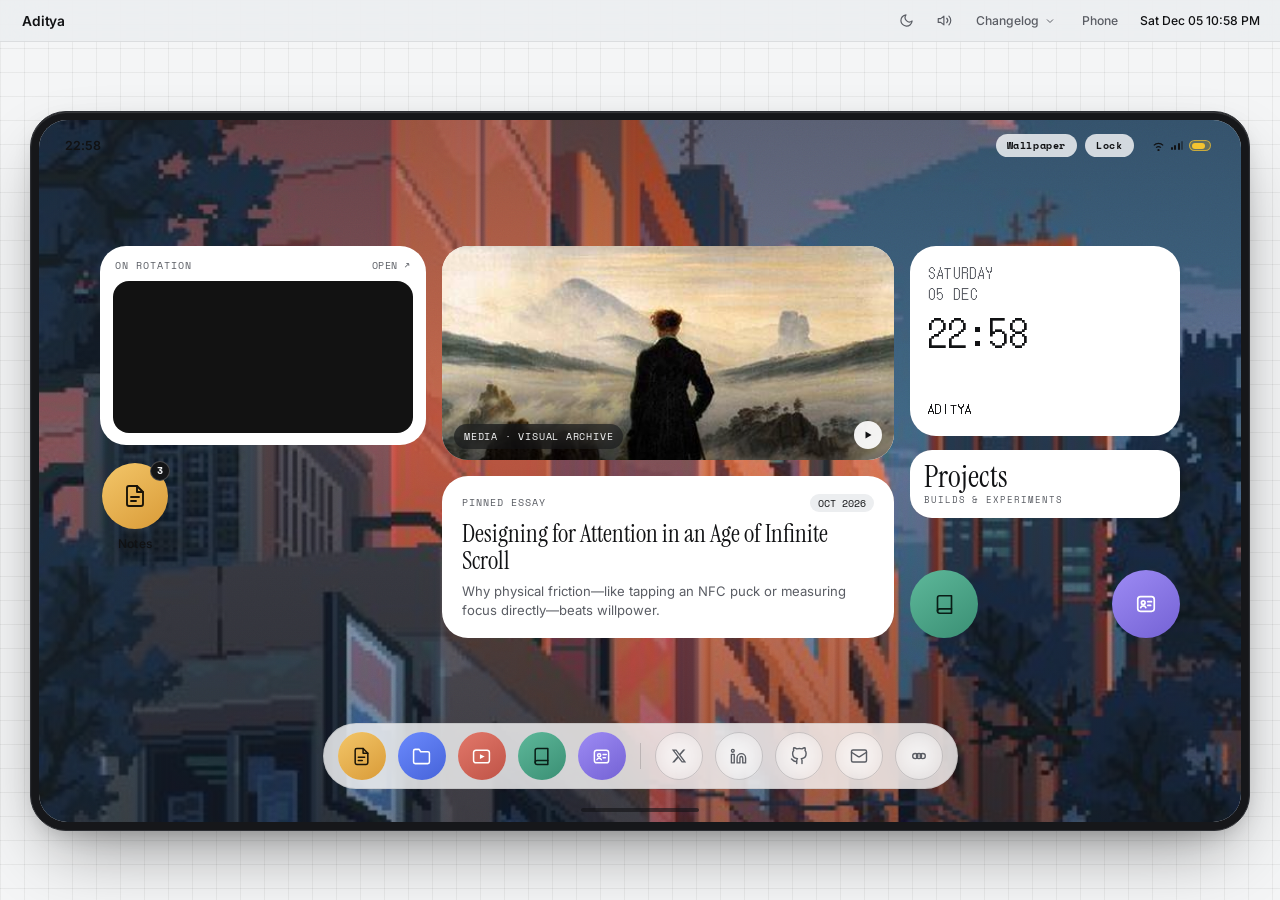
==== commit f055856d: "Add top bar, changelog, remove red dots, color internal vs external dock icons" ====
--- a/index.html
+++ b/index.html
@@ -3,8 +3,8 @@
 <head>
   <meta charset="UTF-8">
   <meta name="viewport" content="width=device-width, initial-scale=1.0">
-  <title>Nothing OS — Personal Portfolio</title>
-  <meta name="description" content="A Nothing OS inspired personal portfolio in both Landscape Desktop and Portrait Phone modes with frosted-glass atmospheric wallpapers, modular widgets, notes, GitHub projects, media, books & films, and music.">
+  <title>Aditya — Chasing Impetus</title>
+  <meta name="description" content="Aditya — solo founder in Bangalore building small consumer apps about attention, habits, films, and the stuff we save.">
   <meta name="color-scheme" content="light dark">
   <script>
     try {
@@ -15,18 +15,70 @@
   <link rel="preconnect" href="https://fonts.googleapis.com">
   <link rel="preconnect" href="https://fonts.gstatic.com" crossorigin>
   <link href="https://fonts.googleapis.com/css2?family=DotGothic16&family=Instrument+Serif:ital@0;1&family=Inter:wght@400;500;600&family=Space+Mono:wght@400;700&family=Syne:wght@700;800&display=swap" rel="stylesheet">
-  <link rel="stylesheet" href="./styles.css?v=4">
+  <link rel="stylesheet" href="./styles.css?v=5">
 </head>
 <body>
+  <!-- Outer Top Website Header Bar (always visible outside the phone / tablet frame) -->
+  <header class="site-topbar" aria-label="Site controls">
+    <button type="button" class="site-brand-btn" id="site-brand-btn" aria-label="Aditya Home">
+      Aditya
+    </button>
+
+    <div class="site-topbar-right">
+      <button type="button" class="topbar-icon-btn" id="topbar-theme-btn" aria-label="Toggle light and dark theme" title="Toggle theme">
+        <svg class="theme-icon-sun" viewBox="0 0 24 24" width="15" height="15" fill="none" stroke="currentColor" stroke-width="1.9" stroke-linecap="round" stroke-linejoin="round" aria-hidden="true">
+          <circle cx="12" cy="12" r="4"/>
+          <path d="M12 2v2M12 20v2M4.93 4.93l1.41 1.41M17.66 17.66l1.41 1.41M2 12h2M20 12h2M6.34 17.66l-1.41 1.41M19.07 4.93l-1.41 1.41"/>
+        </svg>
+        <svg class="theme-icon-moon" viewBox="0 0 24 24" width="15" height="15" fill="none" stroke="currentColor" stroke-width="1.9" stroke-linecap="round" stroke-linejoin="round" aria-hidden="true">
+          <path d="M21 12.79A9 9 0 1 1 11.21 3 7 7 0 0 0 21 12.79z"/>
+        </svg>
+        <span class="sr-only">Toggle color theme</span>
+      </button>
+
+      <button type="button" class="topbar-icon-btn" id="topbar-sound-btn" aria-pressed="true" aria-label="Mute interface sounds" title="UI Sound On/Off">
+        <svg class="sound-icon-on" viewBox="0 0 24 24" width="15" height="15" fill="none" stroke="currentColor" stroke-width="1.9" stroke-linecap="round" stroke-linejoin="round" aria-hidden="true">
+          <polygon points="11 5 6 9 2 9 2 15 6 15 11 19 11 5"/>
+          <path d="M15.54 8.46a5 5 0 0 1 0 7.07"/>
+          <path d="M19.07 4.93a10 10 0 0 1 0 14.14"/>
+        </svg>
+        <svg class="sound-icon-off" viewBox="0 0 24 24" width="15" height="15" fill="none" stroke="currentColor" stroke-width="1.9" stroke-linecap="round" stroke-linejoin="round" aria-hidden="true" hidden>
+          <polygon points="11 5 6 9 2 9 2 15 6 15 11 19 11 5"/>
+          <line x1="23" y1="9" x2="17" y2="15"/>
+          <line x1="17" y1="9" x2="23" y2="15"/>
+        </svg>
+      </button>
+
+      <div class="changelog-wrap">
+        <button type="button" class="topbar-text-btn" id="topbar-changelog-btn" aria-expanded="false" aria-controls="changelog-popover">
+          <span>Changelog</span>
+          <svg viewBox="0 0 24 24" width="12" height="12" fill="none" stroke="currentColor" stroke-width="2" aria-hidden="true"><path d="M6 9l6 6 6-6"/></svg>
+        </button>
+
+        <div class="changelog-popover" id="changelog-popover" role="region" aria-label="Site changelog" hidden>
+          <div class="changelog-head">
+            <span class="mono-caption">LATEST UPDATES</span>
+            <span class="mono-micro">chasingimpetus.in</span>
+          </div>
+          <div class="changelog-list" id="changelog-list">
+            <!-- Populated by app.js -->
+          </div>
+        </div>
+      </div>
+
+      <button type="button" class="topbar-text-btn topbar-mode-btn" id="topbar-mode-btn" aria-label="Switch between Desktop and Phone view">
+        <span id="topbar-mode-label">Phone</span>
+      </button>
+
+      <span class="topbar-clock" id="topbar-clock">Wed Nov 25  5:45 PM</span>
+    </div>
+  </header>
+
   <div class="studio-stage" id="studio-stage" data-mode="desktop">
     <!-- Subtle Architectural Desktop Sidebar (visible only in Portrait Phone mode on wide screens) -->
     <aside class="desk-sidebar" aria-label="Device controls and telemetry">
-      <div class="desk-brand">
-        <span class="red-dot" aria-hidden="true"></span>
-        <span class="ndot-label">NOTHING (PORTFOLIO)</span>
-      </div>
       <h1 class="desk-title" id="desk-owner-name">Aditya</h1>
-      <p class="desk-tagline" id="desk-owner-tagline">Builder, writer, and film &amp; music obsessive.</p>
+      <p class="desk-tagline" id="desk-owner-tagline">Solo founder in Bangalore building small consumer apps about attention, habits, films, and the stuff we save.</p>
 
       <div class="desk-controls">
         <button type="button" class="desk-pill" id="desk-mode-btn">
@@ -43,22 +95,22 @@
         </button>
         <button type="button" class="desk-pill" id="desk-wall-btn">
           <span class="mono-tag">04</span>
-          <span>Cycle Frosted Wallpaper</span>
+          <span>Cycle Wallpaper</span>
         </button>
       </div>
 
       <div class="desk-hints">
-        <p class="mono-caption">NOTHING OS 3.0 / 5.0</p>
+        <p class="mono-caption">LEGEND</p>
         <ul>
-          <li>Tap any modular widget or dock icon to open an app.</li>
-          <li>Click the status bar for Quick Settings, Theme &amp; Wallpapers.</li>
-          <li>Press <kbd>Esc</kbd> or tap the home bar to return Home.</li>
+          <li>Tinted icons open views right here.</li>
+          <li>Monochrome icons redirect externally.</li>
+          <li>Press <kbd>Esc</kbd> or tap the home bar to return.</li>
         </ul>
       </div>
     </aside>
 
-    <!-- Nothing OS Device Shell (morphs cleanly between Landscape Desktop & Portrait Phone) -->
-    <main class="phone-wrapper" aria-label="Nothing OS interactive portfolio">
+    <!-- Device Shell (morphs cleanly between Landscape Tablet/Desktop & Portrait Phone) -->
+    <main class="phone-wrapper" aria-label="Interactive portfolio">
       <div class="glyph-aura" id="glyph-aura" aria-hidden="true"></div>
 
       <div class="phone-chassis">
@@ -69,7 +121,7 @@
 
         <!-- Display Screen -->
         <div class="phone-screen" id="phone-screen" data-wallpaper="pixel">
-          <!-- Atmospheric Frosted Glass + Fine Grain Wallpaper Layers -->
+          <!-- Atmospheric Wallpaper Layers -->
           <div class="wallpaper-layer" aria-hidden="true">
             <div class="wallpaper-orb"></div>
             <div class="wallpaper-frost"></div>
@@ -83,18 +135,11 @@
           <header class="status-bar">
             <div class="status-bar-inner">
               <div class="status-left">
-                <span class="status-time" id="status-time">10:25</span>
-                <span class="status-brand-desktop">
-                  <span class="red-dot" aria-hidden="true"></span>
-                  <span>NOTHING OS</span>
-                </span>
+                <span class="status-time" id="status-time">17:45</span>
               </div>
 
               <div class="status-actions-desktop">
-                <button type="button" class="status-chip" id="top-mode-toggle" aria-label="Toggle Desktop Landscape or Phone Portrait mode">
-                  <span id="top-mode-label">Phone View</span>
-                </button>
-                <button type="button" class="status-chip" id="top-wall-cycle" aria-label="Cycle frosted wallpaper">
+                <button type="button" class="status-chip" id="top-wall-cycle" aria-label="Cycle wallpaper">
                   <span>Wallpaper</span>
                 </button>
                 <button type="button" class="status-chip" id="top-lock-btn" aria-label="Lock screen">
@@ -142,7 +187,7 @@
                   <span class="qs-tile-icon" aria-hidden="true">
                     <svg viewBox="0 0 24 24" width="18" height="18" fill="none" stroke="currentColor" stroke-width="1.8"><circle cx="12" cy="12" r="5"/><path d="M12 2v2M12 20v2M4.93 4.93l1.41 1.41M17.66 17.66l1.41 1.41M2 12h2M20 12h2"/></svg>
                   </span>
-                  <span class="qs-tile-label">Glyphs</span>
+                  <span class="qs-tile-label">Edge Glow</span>
                   <span class="qs-tile-state" id="qs-glyph-state">ON</span>
                 </button>
 
@@ -187,8 +232,8 @@
             </div>
           </section>
 
-          <!-- Lock Screen Overlay (Frosted Ice Orb + Wide Clock + Bottom Ring) -->
-          <section class="lock-screen" id="lock-screen" aria-label="Nothing OS Lock Screen" hidden>
+          <!-- Lock Screen Overlay -->
+          <section class="lock-screen" id="lock-screen" aria-label="Lock Screen" hidden>
             <div class="lock-wallpaper" aria-hidden="true">
               <div class="lock-orb"></div>
               <div class="wallpaper-grain"></div>
@@ -196,43 +241,39 @@
 
             <div class="lock-top">
               <p class="lock-date" id="lock-date">Wed 25, Nov</p>
-              <div class="lock-clock" id="lock-clock">1025</div>
+              <div class="lock-clock" id="lock-clock">1745</div>
               <div class="lock-widget-pill">
-                <span class="red-dot" aria-hidden="true"></span>
-                <span id="lock-status-text">Available for interesting builds</span>
+                <span id="lock-status-text">Exploring neural hardware &amp; AI-native services</span>
               </div>
             </div>
 
             <div class="lock-bottom">
-              <button type="button" class="lock-corner-btn" id="lock-glyph-btn" aria-label="Pulse flashlight glyph">
+              <button type="button" class="lock-corner-btn" id="lock-glyph-btn" aria-label="Pulse edge glow">
                 <svg viewBox="0 0 24 24" width="16" height="16" fill="none" stroke="currentColor" stroke-width="2" aria-hidden="true"><path d="M18 6c0 2-2 2-2 4v10a2 2 0 0 1-2 2h-4a2 2 0 0 1-2-2V10c0-2-2-2-2-4V2h12v4z"/><line x1="6" y1="6" x2="18" y2="6"/></svg>
               </button>
 
-              <button type="button" class="fingerprint-ring" id="unlock-btn" aria-label="Unlock Nothing OS">
+              <button type="button" class="fingerprint-ring" id="unlock-btn" aria-label="Unlock">
                 <span class="sr-only">Tap to unlock</span>
               </button>
 
-              <button type="button" class="lock-corner-btn" id="lock-media-btn" aria-label="Quick open Media app">
+              <button type="button" class="lock-corner-btn" id="lock-media-btn" aria-label="Quick open Media">
                 <svg viewBox="0 0 24 24" width="16" height="16" fill="none" stroke="currentColor" stroke-width="2" aria-hidden="true"><path d="M23 19a2 2 0 0 1-2 2H3a2 2 0 0 1-2-2V8a2 2 0 0 1 2-2h4l2-3h6l2 3h4a2 2 0 0 1 2 2z"/><circle cx="12" cy="13" r="4"/></svg>
               </button>
             </div>
           </section>
 
-          <!-- Main OS Viewport -->
+          <!-- Main Viewport -->
           <div class="os-viewport" id="os-viewport">
-            <!-- HOME SCREEN — Morphs seamlessly between Portrait Phone Bento & Landscape Desktop 3-Column Bento -->
+            <!-- HOME SCREEN -->
             <section class="home-screen" id="home-screen" aria-label="Home Screen">
-              <h2 class="sr-only" id="home-heading" tabindex="-1">Nothing OS Home Screen</h2>
+              <h2 class="sr-only" id="home-heading" tabindex="-1">Home Screen</h2>
 
               <div class="bento-canvas">
-                <!-- MODULE A: Spotify "On Rotation" Widget + Notes Icon Button -->
+                <!-- MODULE A: Spotify "On Rotation" Widget + Colored Internal Notes Icon -->
                 <div class="bento-row-top">
                   <div class="n-widget widget-spotify" aria-label="Spotify On Rotation widget">
                     <div class="spotify-widget-head">
-                      <span class="spotify-head-left">
-                        <span class="red-dot" aria-hidden="true"></span>
-                        <span class="mono-caption" id="spotify-widget-label">ON ROTATION</span>
-                      </span>
+                      <span class="mono-caption" id="spotify-widget-label">ON ROTATION</span>
                       <a class="spotify-open-link" id="spotify-open-link" href="https://open.spotify.com/playlist/37i9dQZF1DWWQRwui0ExPn" target="_blank" rel="noopener noreferrer">OPEN ↗</a>
                     </div>
                     <iframe
@@ -247,8 +288,8 @@
 
                   <div class="notes-icon-row">
                     <button type="button" class="n-icon-tile app-launcher" data-app="notes" aria-label="Open Notes and blog essays">
-                      <span class="n-icon-circle">
-                        <svg viewBox="0 0 24 24" width="24" height="24" fill="none" stroke="currentColor" stroke-width="1.85" stroke-linecap="round" stroke-linejoin="round" aria-hidden="true">
+                      <span class="n-icon-circle app-tone-notes">
+                        <svg viewBox="0 0 24 24" width="24" height="24" fill="none" stroke="currentColor" stroke-width="1.9" stroke-linecap="round" stroke-linejoin="round" aria-hidden="true">
                           <path d="M14 2H6a2 2 0 0 0-2 2v16a2 2 0 0 0 2 2h12a2 2 0 0 0 2-2V8z"/>
                           <polyline points="14 2 14 8 20 8"/>
                           <line x1="8" y1="13" x2="16" y2="13"/>
@@ -272,22 +313,23 @@
                   </div>
                 </button>
 
-                <!-- MODULE C: Serif Shelf + Red/Dark Circles + Dot-Matrix Calendar/Clock -->
+                <!-- MODULE C: Serif Shelf + Colored Internal Projects & Bio Circles + Dot-Matrix Clock -->
                 <div class="bento-row-bottom">
                   <div class="bento-left-col">
-                    <button type="button" class="n-widget widget-serif-card app-launcher" data-app="shelf" aria-label="Open Shelf for films and books">
-                      <span class="serif-card-main">Shelf</span>
-                      <span class="serif-card-sub">FILMS &amp; BOOKS</span>
+                    <button type="button" class="n-widget widget-serif-card app-launcher" data-app="github" aria-label="Open Projects">
+                      <span class="serif-card-main">Projects</span>
+                      <span class="serif-card-sub">BUILDS &amp; EXPERIMENTS</span>
                     </button>
 
                     <div class="circle-pair">
-                      <button type="button" class="n-circle-btn red app-launcher" data-app="github" aria-label="Open GitHub projects" title="GitHub Projects">
-                        <svg viewBox="0 0 24 24" width="22" height="22" fill="none" stroke="currentColor" stroke-width="1.9" stroke-linecap="round" stroke-linejoin="round" aria-hidden="true">
-                          <path d="M9 19c-5 1.5-5-2.5-7-3m14 6v-3.87a3.37 3.37 0 0 0-.94-2.61c3.14-.35 6.44-1.54 6.44-7A5.44 5.44 0 0 0 20 4.77 5.07 5.07 0 0 0 19.91 1S18.73.65 16 2.48a13.38 13.38 0 0 0-7 0C6.27.65 5.09 1 5.09 1A5.07 5.07 0 0 0 5 4.77a5.44 5.44 0 0 0-1.5 3.78c0 5.42 3.3 6.61 6.44 7A3.37 3.37 0 0 0 9 18.13V22"/>
+                      <button type="button" class="n-circle-btn app-tone-shelf app-launcher" data-app="shelf" aria-label="Open Shelf for films and books" title="Shelf (Films & Books)">
+                        <svg viewBox="0 0 24 24" width="21" height="21" fill="none" stroke="currentColor" stroke-width="1.9" stroke-linecap="round" stroke-linejoin="round" aria-hidden="true">
+                          <path d="M4 19.5A2.5 2.5 0 0 1 6.5 17H20"/>
+                          <path d="M6.5 2H20v20H6.5A2.5 2.5 0 0 1 4 19.5v-15A2.5 2.5 0 0 1 6.5 2z"/>
                         </svg>
                       </button>
 
-                      <button type="button" class="n-circle-btn dark app-launcher" data-app="about" aria-label="Open Bio and Profile" title="Bio & Profile">
+                      <button type="button" class="n-circle-btn app-tone-bio app-launcher" data-app="about" aria-label="Open Bio and Profile" title="Bio & Profile">
                         <svg viewBox="0 0 24 24" width="22" height="22" fill="none" stroke="currentColor" stroke-width="1.85" stroke-linecap="round" stroke-linejoin="round" aria-hidden="true">
                           <rect x="3" y="4" width="18" height="16" rx="3"/>
                           <circle cx="9" cy="10.5" r="2"/>
@@ -299,40 +341,40 @@
                     </div>
                   </div>
 
-                  <button type="button" class="n-widget widget-dot-card app-launcher" data-app="about" aria-label="Date and status widget. Open About.">
+                  <button type="button" class="n-widget widget-dot-card app-launcher" data-app="about" aria-label="Date and status widget. Open Bio.">
                     <div class="dot-card-lines">
                       <span id="widget-weekday">WEDNESDAY</span>
                       <span id="widget-date-short">25 NOV</span>
-                      <span id="widget-clock" class="dot-card-time">10:25</span>
+                      <span id="widget-clock" class="dot-card-time">17:45</span>
                     </div>
                     <div class="dot-card-foot">
-                      <span class="dot-sun" aria-hidden="true">☀</span>
                       <span id="widget-owner">ADITYA</span>
                     </div>
                   </button>
                 </div>
 
-                <!-- DESKTOP-ONLY EXTRA MODULE: Pinned Essay Preview Card (fills out the landscape composition cleanly) -->
+                <!-- DESKTOP-ONLY EXTRA MODULE: Pinned Essay Preview Card -->
                 <button type="button" class="n-widget widget-desktop-note app-launcher" data-app="notes" aria-label="Pinned essay preview. Open Notes.">
                   <div class="desktop-note-head">
                     <span class="mono-caption">PINNED ESSAY</span>
-                    <span class="tag-pill red" id="desktop-note-date">NOV 18</span>
-                  </div>
-                  <h3 class="desktop-note-title" id="desktop-note-title">Why Monochrome Interfaces Calm the Mind</h3>
-                  <p class="desktop-note-excerpt" id="desktop-note-excerpt">Stripping away rainbow notification badges turns a device back into a deliberate tool.</p>
-                </button>
-              </div>
-
-              <!-- Subtle Page Indicator Dots -->
+                    <span class="tag-pill" id="desktop-note-date">OCT 2026</span>
+                  </div>
+                  <h3 class="desktop-note-title" id="desktop-note-title">Designing for Attention in an Age of Infinite Scroll</h3>
+                  <p class="desktop-note-excerpt" id="desktop-note-excerpt">Why physical friction—like tapping an NFC puck or measuring focus directly—beats willpower.</p>
+                </button>
+              </div>
+
+              <!-- Subtle Page Indicator Dots (Phone mode) -->
               <div class="page-dots" aria-hidden="true">
                 <span class="active"></span>
                 <span></span>
               </div>
 
-              <!-- Bottom Circular Monochrome Nothing Dock (4 icons in Phone, all 6 icons in Desktop Landscape) -->
-              <nav class="nothing-dock" aria-label="Quick app dock">
-                <button type="button" class="dock-icon app-launcher" data-app="notes" aria-label="Notes" title="Notes">
-                  <svg viewBox="0 0 24 24" width="20" height="20" fill="none" stroke="currentColor" stroke-width="1.9" stroke-linecap="round" stroke-linejoin="round" aria-hidden="true">
+              <!-- Unified Dock: Colored Internal Apps | Divider | Monochrome External Profile Redirects -->
+              <nav class="nothing-dock" aria-label="Apps and external links">
+                <!-- COLORED INTERNAL APPS (open inside this site) -->
+                <button type="button" class="dock-icon app-tone-notes app-launcher" data-app="notes" aria-label="Notes">
+                  <svg viewBox="0 0 24 24" width="19" height="19" fill="none" stroke="currentColor" stroke-width="1.9" stroke-linecap="round" stroke-linejoin="round" aria-hidden="true">
                     <path d="M14 2H6a2 2 0 0 0-2 2v16a2 2 0 0 0 2 2h12a2 2 0 0 0 2-2V8z"/>
                     <polyline points="14 2 14 8 20 8"/>
                     <line x1="8" y1="13" x2="16" y2="13"/>
@@ -341,40 +383,31 @@
                   <span class="dock-tooltip">Notes</span>
                 </button>
 
-                <button type="button" class="dock-icon app-launcher" data-app="github" aria-label="GitHub" title="GitHub">
-                  <svg viewBox="0 0 24 24" width="20" height="20" fill="none" stroke="currentColor" stroke-width="1.9" stroke-linecap="round" stroke-linejoin="round" aria-hidden="true">
-                    <polyline points="16 18 22 12 16 6"/>
-                    <polyline points="8 6 2 12 8 18"/>
-                  </svg>
-                  <span class="dock-tooltip">GitHub</span>
-                </button>
-
-                <button type="button" class="dock-icon dock-desktop-only app-launcher" data-app="media" aria-label="Media" title="Media">
-                  <svg viewBox="0 0 24 24" width="20" height="20" fill="none" stroke="currentColor" stroke-width="1.9" stroke-linecap="round" stroke-linejoin="round" aria-hidden="true">
+                <button type="button" class="dock-icon app-tone-projects app-launcher" data-app="github" aria-label="Projects">
+                  <svg viewBox="0 0 24 24" width="19" height="19" fill="none" stroke="currentColor" stroke-width="1.9" stroke-linecap="round" stroke-linejoin="round" aria-hidden="true">
+                    <path d="M22 19a2 2 0 0 1-2 2H4a2 2 0 0 1-2-2V5a2 2 0 0 1 2-2h5l2 3h9a2 2 0 0 1 2 2z"/>
+                  </svg>
+                  <span class="dock-tooltip">Projects</span>
+                </button>
+
+                <button type="button" class="dock-icon app-tone-media dock-desktop-only app-launcher" data-app="media" aria-label="Media">
+                  <svg viewBox="0 0 24 24" width="19" height="19" fill="none" stroke="currentColor" stroke-width="1.9" stroke-linecap="round" stroke-linejoin="round" aria-hidden="true">
                     <rect x="2" y="4" width="20" height="16" rx="3"/>
                     <polygon points="10 9 16 12 10 15 10 9" fill="currentColor" stroke="none"/>
                   </svg>
                   <span class="dock-tooltip">Media</span>
                 </button>
 
-                <button type="button" class="dock-icon app-launcher" data-app="shelf" aria-label="Shelf" title="Shelf">
-                  <svg viewBox="0 0 24 24" width="20" height="20" fill="none" stroke="currentColor" stroke-width="1.9" stroke-linecap="round" stroke-linejoin="round" aria-hidden="true">
+                <button type="button" class="dock-icon app-tone-shelf app-launcher" data-app="shelf" aria-label="Shelf">
+                  <svg viewBox="0 0 24 24" width="19" height="19" fill="none" stroke="currentColor" stroke-width="1.9" stroke-linecap="round" stroke-linejoin="round" aria-hidden="true">
                     <path d="M4 19.5A2.5 2.5 0 0 1 6.5 17H20"/>
                     <path d="M6.5 2H20v20H6.5A2.5 2.5 0 0 1 4 19.5v-15A2.5 2.5 0 0 1 6.5 2z"/>
                   </svg>
                   <span class="dock-tooltip">Shelf</span>
                 </button>
 
-                <button type="button" class="dock-icon app-launcher" data-app="music" aria-label="Music" title="Music">
-                  <svg viewBox="0 0 24 24" width="20" height="20" fill="none" stroke="currentColor" stroke-width="1.9" stroke-linecap="round" stroke-linejoin="round" aria-hidden="true">
-                    <circle cx="12" cy="12" r="9"/>
-                    <circle cx="12" cy="12" r="2.5"/>
-                  </svg>
-                  <span class="dock-tooltip">Music</span>
-                </button>
-
-                <button type="button" class="dock-icon dock-desktop-only app-launcher" data-app="about" aria-label="Bio & Profile" title="Bio">
-                  <svg viewBox="0 0 24 24" width="20" height="20" fill="none" stroke="currentColor" stroke-width="1.85" stroke-linecap="round" stroke-linejoin="round" aria-hidden="true">
+                <button type="button" class="dock-icon app-tone-bio app-launcher" data-app="about" aria-label="Bio">
+                  <svg viewBox="0 0 24 24" width="19" height="19" fill="none" stroke="currentColor" stroke-width="1.85" stroke-linecap="round" stroke-linejoin="round" aria-hidden="true">
                     <rect x="3" y="4" width="18" height="16" rx="3"/>
                     <circle cx="9" cy="10.5" r="2"/>
                     <path d="M6.2 16a3 3 0 0 1 5.6 0"/>
@@ -383,10 +416,43 @@
                   </svg>
                   <span class="dock-tooltip">Bio</span>
                 </button>
+
+                <!-- DIVIDER BETWEEN INTERNAL APPS AND EXTERNAL REDIRECTS -->
+                <span class="dock-divider dock-desktop-only" aria-hidden="true"></span>
+
+                <!-- MONOCHROME EXTERNAL PROFILE REDIRECTS -->
+                <a class="dock-icon dock-external dock-desktop-only" href="https://x.com/ChasingImpetus" target="_blank" rel="noopener noreferrer" aria-label="X / Twitter (opens external profile)">
+                  <svg viewBox="0 0 24 24" width="16" height="16" fill="currentColor" aria-hidden="true"><path d="M18.244 2.25h3.308l-7.227 8.26 8.502 11.24H16.17l-5.214-6.817L4.99 21.75H1.68l7.73-8.835L1.254 2.25H8.08l4.713 6.231zm-1.161 17.52h1.833L7.084 4.126H5.117z"/></svg>
+                  <span class="dock-tooltip">Twitter ↗</span>
+                </a>
+
+                <a class="dock-icon dock-external dock-desktop-only" href="https://www.linkedin.com/in/aditya-chauhan-27b298177/" target="_blank" rel="noopener noreferrer" aria-label="LinkedIn (opens external profile)">
+                  <svg viewBox="0 0 24 24" width="17" height="17" fill="none" stroke="currentColor" stroke-width="1.9" stroke-linecap="round" stroke-linejoin="round" aria-hidden="true"><path d="M16 8a6 6 0 0 1 6 6v7h-4v-7a2 2 0 0 0-2-2 2 2 0 0 0-2 2v7h-4v-7a6 6 0 0 1 6-6z"/><rect x="2" y="9" width="4" height="12"/><circle cx="4" cy="4" r="2"/></svg>
+                  <span class="dock-tooltip">LinkedIn ↗</span>
+                </a>
+
+                <a class="dock-icon dock-external dock-desktop-only" href="https://github.com/adityavc19" target="_blank" rel="noopener noreferrer" aria-label="GitHub (opens external profile)">
+                  <svg viewBox="0 0 24 24" width="18" height="18" fill="none" stroke="currentColor" stroke-width="1.9" stroke-linecap="round" stroke-linejoin="round" aria-hidden="true"><path d="M9 19c-5 1.5-5-2.5-7-3m14 6v-3.87a3.37 3.37 0 0 0-.94-2.61c3.14-.35 6.44-1.54 6.44-7A5.44 5.44 0 0 0 20 4.77 5.07 5.07 0 0 0 19.91 1S18.73.65 16 2.48a13.38 13.38 0 0 0-7 0C6.27.65 5.09 1 5.09 1A5.07 5.07 0 0 0 5 4.77a5.44 5.44 0 0 0-1.5 3.78c0 5.42 3.3 6.61 6.44 7A3.37 3.37 0 0 0 9 18.13V22"/></svg>
+                  <span class="dock-tooltip">GitHub ↗</span>
+                </a>
+
+                <a class="dock-icon dock-external dock-desktop-only" href="mailto:adityachauhan090@gmail.com" aria-label="Email Aditya">
+                  <svg viewBox="0 0 24 24" width="18" height="18" fill="none" stroke="currentColor" stroke-width="1.9" stroke-linecap="round" stroke-linejoin="round" aria-hidden="true"><rect x="2" y="4" width="20" height="16" rx="2"/><path d="m22 7-8.97 5.7a1.94 1.94 0 0 1-2.06 0L2 7"/></svg>
+                  <span class="dock-tooltip">Email ↗</span>
+                </a>
+
+                <a class="dock-icon dock-external dock-desktop-only" href="https://letterboxd.com/" target="_blank" rel="noopener noreferrer" aria-label="Letterboxd (opens external profile)">
+                  <svg viewBox="0 0 24 24" width="18" height="18" fill="none" stroke="currentColor" stroke-width="1.8" aria-hidden="true">
+                    <circle cx="7" cy="12" r="3.4"/>
+                    <circle cx="12" cy="12" r="3.4"/>
+                    <circle cx="17" cy="12" r="3.4"/>
+                  </svg>
+                  <span class="dock-tooltip">Letterboxd ↗</span>
+                </a>
               </nav>
             </section>
 
-            <!-- ACTIVE APP VIEW (Full screen in Phone, Wide Frosted Window in Landscape Desktop) -->
+            <!-- ACTIVE APP VIEW -->
             <section class="app-view" id="app-view" aria-label="Application view" hidden>
               <div class="app-window">
                 <div class="app-header">
@@ -397,7 +463,6 @@
                     <h2 class="app-title" id="app-view-title" tabindex="-1">Notes</h2>
                     <span class="mono-micro" id="app-view-subtitle">BLOGS &amp; ESSAYS</span>
                   </div>
-                  <span class="app-header-dot" aria-hidden="true"></span>
                 </div>
 
                 <div class="app-body" id="app-view-body">
@@ -416,6 +481,6 @@
     </main>
   </div>
 
-  <script type="module" src="./app.js?v=4"></script>
+  <script type="module" src="./app.js?v=5"></script>
 </body>
 </html>
--- a/styles.css
+++ b/styles.css
@@ -46,9 +46,9 @@
   --scroll-track-dark: #141617;
   --scroll-thumb-dark: #4f5459;
 
-  /* Signature Nothing Red & Yellow Status Accent */
-  --nothing-red: #d71921;
-  --nothing-red-soft: rgba(215, 25, 33, 0.18);
+  /* Calm Neutral Accent (no distracting red dots or red text) */
+  --nothing-red: light-dark(#18181b, #f4f5f6);
+  --nothing-red-soft: light-dark(rgba(24, 24, 27, 0.08), rgba(244, 245, 246, 0.14));
   --nothing-yellow: #f4c430;
 
   /* Resolved Tokens (Fallback defaults to Light) */
@@ -200,16 +200,163 @@
 }
 
 /* ============================================================================
+   OUTER TOP WEBSITE HEADER BAR (always visible outside phone/tablet frame)
+   ============================================================================ */
+
+.site-topbar {
+  position: sticky;
+  top: 0;
+  z-index: 60;
+  height: 42px;
+  width: 100%;
+  padding: 0 20px;
+  display: flex;
+  align-items: center;
+  justify-content: space-between;
+  background: var(--app-sheet);
+  backdrop-filter: blur(18px);
+  -webkit-backdrop-filter: blur(18px);
+  border-bottom: 1px solid var(--border);
+  font-size: 0.78rem;
+}
+
+.site-brand-btn {
+  font-family: var(--font-sans);
+  font-weight: 600;
+  font-size: 0.86rem;
+  letter-spacing: -0.01em;
+  color: var(--text);
+  padding: 4px 2px;
+}
+
+.site-topbar-right {
+  display: inline-flex;
+  align-items: center;
+  gap: 10px;
+}
+
+.topbar-icon-btn,
+.topbar-text-btn {
+  display: inline-flex;
+  align-items: center;
+  gap: 5px;
+  height: 28px;
+  padding: 0 8px;
+  border-radius: 7px;
+  color: var(--text-muted);
+  font-size: 0.76rem;
+  font-weight: 500;
+  transition: background-color 0.15s ease, color 0.15s ease;
+}
+
+.topbar-icon-btn {
+  width: 28px;
+  padding: 0;
+  justify-content: center;
+}
+
+.topbar-icon-btn:hover,
+.topbar-text-btn:hover,
+.topbar-text-btn[aria-expanded="true"] {
+  background: var(--border);
+  color: var(--text);
+}
+
+.topbar-clock {
+  font-family: var(--font-sans);
+  font-size: 0.76rem;
+  font-weight: 500;
+  color: var(--text);
+  white-space: nowrap;
+  padding-left: 4px;
+}
+
+/* Sun / Moon icon branching per dark-mode-toggle guidance */
+.theme-icon-sun { display: none; }
+.theme-icon-moon { display: block; }
+
+@media (prefers-color-scheme: dark) {
+  :root:not(:has(> head > meta[name="color-scheme"][content="light"])) .theme-icon-sun { display: block; }
+  :root:not(:has(> head > meta[name="color-scheme"][content="light"])) .theme-icon-moon { display: none; }
+}
+
+:root:has(> head > meta[name="color-scheme"][content="dark"]) .theme-icon-sun { display: block; }
+:root:has(> head > meta[name="color-scheme"][content="dark"]) .theme-icon-moon { display: none; }
+:root:has(> head > meta[name="color-scheme"][content="light"]) .theme-icon-sun { display: none; }
+:root:has(> head > meta[name="color-scheme"][content="light"]) .theme-icon-moon { display: block; }
+
+/* Changelog Dropdown */
+.changelog-wrap {
+  position: relative;
+}
+
+.changelog-popover {
+  position: absolute;
+  top: calc(100% + 10px);
+  right: 0;
+  width: 310px;
+  max-width: calc(100vw - 24px);
+  padding: 14px;
+  border-radius: 16px;
+  background: var(--app-sheet);
+  backdrop-filter: blur(24px);
+  -webkit-backdrop-filter: blur(24px);
+  border: 1px solid var(--border-strong);
+  box-shadow: 0 20px 48px -14px rgba(0, 0, 0, 0.45);
+  z-index: 80;
+}
+
+.changelog-head {
+  display: flex;
+  align-items: center;
+  justify-content: space-between;
+  padding-bottom: 10px;
+  border-bottom: 1px solid var(--border);
+}
+
+.changelog-list {
+  display: flex;
+  flex-direction: column;
+  gap: 10px;
+  margin-top: 10px;
+}
+
+.changelog-entry {
+  display: flex;
+  flex-direction: column;
+  gap: 3px;
+  padding-bottom: 9px;
+  border-bottom: 1px dashed var(--border);
+}
+
+.changelog-entry:last-child {
+  padding-bottom: 0;
+  border-bottom: none;
+}
+
+.changelog-entry-title {
+  font-size: 0.78rem;
+  line-height: 1.4;
+  color: var(--text);
+}
+
+.changelog-entry-meta {
+  font-family: var(--font-mono);
+  font-size: 0.64rem;
+  color: var(--text-muted);
+}
+
+/* ============================================================================
    STUDIO STAGE & DESKTOP SIDEBAR
    ============================================================================ */
 
 .studio-stage {
-  min-height: 100dvh;
+  min-height: calc(100dvh - 42px);
   display: flex;
   align-items: center;
   justify-content: center;
   gap: clamp(2rem, 6vw, 5.5rem);
-  padding: 1.5rem;
+  padding: 1.25rem;
 }
 
 .desk-sidebar {
@@ -375,8 +522,8 @@
 
 .hw-vol-up { left: -4px; top: 132px; height: 44px; }
 .hw-vol-down { left: -4px; top: 188px; height: 44px; }
-.hw-power { right: -4px; top: 164px; height: 62px; background: var(--nothing-red); }
-.hw-power:hover { background: #ef232b; }
+.hw-power { right: -4px; top: 164px; height: 62px; background: #52565e; }
+.hw-power:hover { background: #717680; }
 
 /* ============================================================================
    PHONE DISPLAY + FROSTED-GLASS ATMOSPHERIC WALLPAPER + FINE GRAIN
@@ -727,8 +874,8 @@
 
 .theme-opt[aria-checked="true"],
 .wall-opt[aria-checked="true"] {
-  background: var(--nothing-red);
-  color: #ffffff;
+  background: var(--text);
+  color: var(--screen-bg);
   font-weight: 700;
 }
 
@@ -1050,27 +1197,82 @@
   transition: background-color 0.16s ease, color 0.16s ease;
 }
 
-.n-icon-tile:hover .n-icon-circle {
-  background: var(--nothing-red);
-  color: #ffffff;
+/* ============================================================================
+   INTERNAL (COLORED) VS EXTERNAL (MONOCHROME) ICON SYSTEM
+   Colored = opens inside this site · Monochrome = redirects externally
+   ============================================================================ */
+
+.app-tone-notes {
+  background: linear-gradient(145deg, #f3c669, #d99b38) !important;
+  color: #1a1408 !important;
+}
+
+.app-tone-projects {
+  background: linear-gradient(145deg, #6b8afd, #4663d9) !important;
+  color: #ffffff !important;
+}
+
+.app-tone-media {
+  background: linear-gradient(145deg, #e2786a, #bf5347) !important;
+  color: #ffffff !important;
+}
+
+.app-tone-shelf {
+  background: linear-gradient(145deg, #5eb89a, #3a8f74) !important;
+  color: #091d16 !important;
+}
+
+.app-tone-bio {
+  background: linear-gradient(145deg, #9d8bf4, #7462d4) !important;
+  color: #ffffff !important;
 }
 
 .n-icon-badge {
   position: absolute;
-  top: -1px;
-  right: -1px;
+  top: -2px;
+  right: -2px;
   min-width: 20px;
   height: 20px;
   padding: 0 5px;
   border-radius: 999px;
-  background: var(--nothing-red);
-  color: #ffffff;
+  background: #141517;
+  color: #f4f5f6;
+  border: 1.5px solid rgba(255, 255, 255, 0.22);
   font-family: var(--font-mono);
-  font-size: 0.64rem;
+  font-size: 0.62rem;
   font-weight: 700;
   display: inline-flex;
   align-items: center;
   justify-content: center;
+}
+
+.n-icon-tile:hover .n-icon-circle {
+  filter: brightness(1.08);
+  transform: translateY(-1px);
+}
+
+.dock-divider {
+  width: 1px;
+  height: 26px;
+  background: var(--border-strong);
+  margin: 0 2px;
+}
+
+.dock-icon.dock-external {
+  background: transparent;
+  border: 1px solid var(--border-strong);
+  color: var(--text-muted);
+}
+
+.dock-icon.dock-external:hover {
+  background: var(--widget-bg);
+  color: var(--text);
+  border-color: var(--text);
+}
+
+.dock-icon:hover {
+  filter: brightness(1.1);
+  transform: translateY(-2px);
 }
 
 .n-icon-label {
@@ -1918,7 +2120,7 @@
 
 .studio-stage[data-mode="desktop"] .phone-wrapper {
   width: min(1220px, calc(100vw - 36px));
-  height: min(760px, calc(100dvh - 36px));
+  height: min(720px, calc(100dvh - 76px));
 }
 
 .studio-stage[data-mode="desktop"] .glyph-aura {
@@ -2197,6 +2399,8 @@
 @media (max-width: 860px) {
   .studio-stage { padding: 0.75rem; }
   .desk-sidebar { display: none; }
+  .topbar-clock,
+  .topbar-mode-btn { display: none; }
 }
 
 @media (max-width: 440px) {
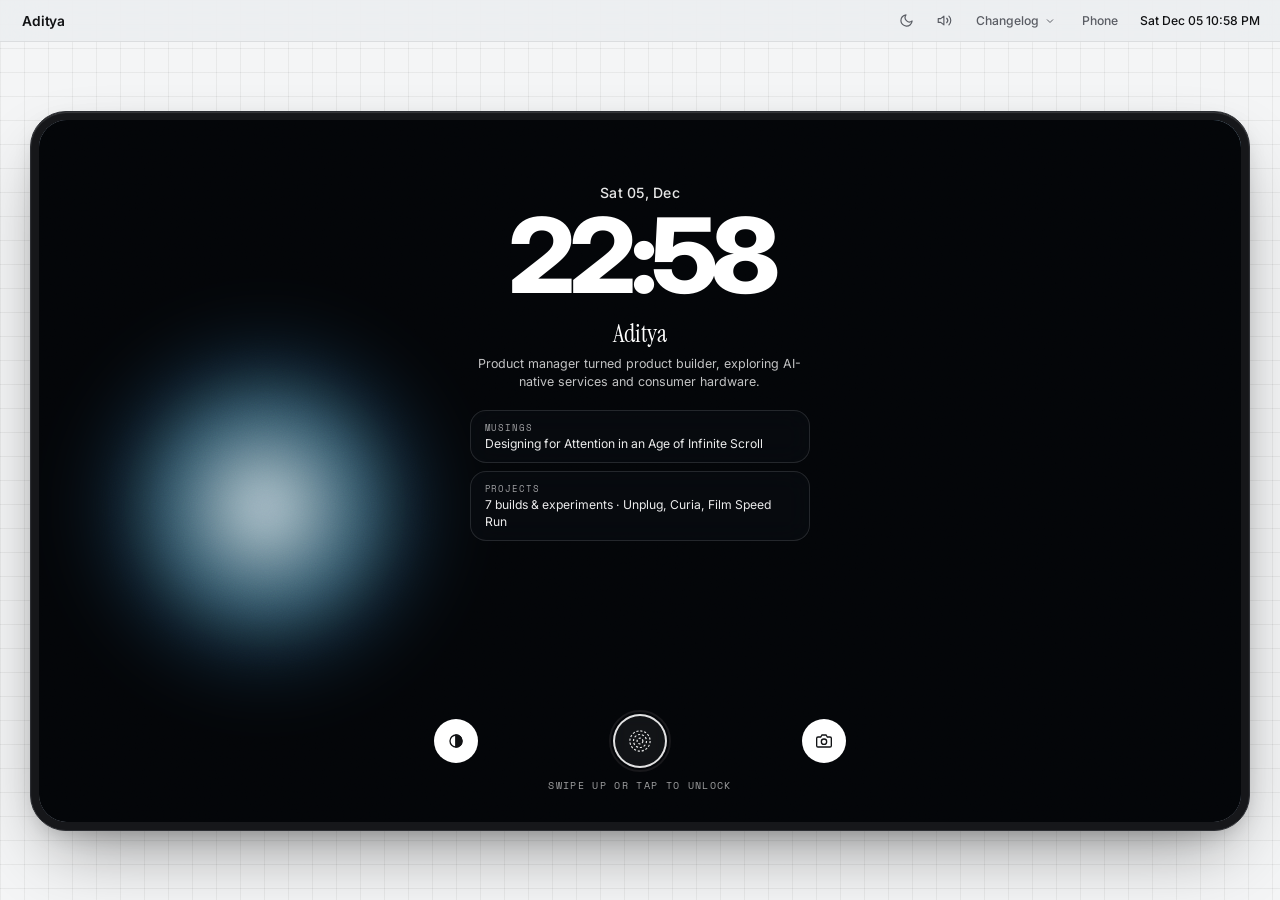
==== commit 3fc91b48: "Deploy Lock Screen, Control Center gestures, Drift feed, Musings, and Focus Spotify" ====
--- a/index.html
+++ b/index.html
@@ -4,7 +4,7 @@
   <meta charset="UTF-8">
   <meta name="viewport" content="width=device-width, initial-scale=1.0">
   <title>Aditya — Chasing Impetus</title>
-  <meta name="description" content="Aditya — solo founder in Bangalore building small consumer apps about attention, habits, films, and the stuff we save.">
+  <meta name="description" content="Aditya — product manager turned product builder, exploring AI-native services and consumer hardware.">
   <meta name="color-scheme" content="light dark">
   <script>
     try {
@@ -15,7 +15,7 @@
   <link rel="preconnect" href="https://fonts.googleapis.com">
   <link rel="preconnect" href="https://fonts.gstatic.com" crossorigin>
   <link href="https://fonts.googleapis.com/css2?family=DotGothic16&family=Instrument+Serif:ital@0;1&family=Inter:wght@400;500;600&family=Space+Mono:wght@400;700&family=Syne:wght@700;800&display=swap" rel="stylesheet">
-  <link rel="stylesheet" href="./styles.css?v=5">
+  <link rel="stylesheet" href="./styles.css?v=8">
 </head>
 <body>
   <!-- Outer Top Website Header Bar (always visible outside the phone / tablet frame) -->
@@ -78,7 +78,7 @@
     <!-- Subtle Architectural Desktop Sidebar (visible only in Portrait Phone mode on wide screens) -->
     <aside class="desk-sidebar" aria-label="Device controls and telemetry">
       <h1 class="desk-title" id="desk-owner-name">Aditya</h1>
-      <p class="desk-tagline" id="desk-owner-tagline">Solo founder in Bangalore building small consumer apps about attention, habits, films, and the stuff we save.</p>
+      <p class="desk-tagline" id="desk-owner-tagline">Product manager turned product builder, exploring AI-native services and consumer hardware.</p>
 
       <div class="desk-controls">
         <button type="button" class="desk-pill" id="desk-mode-btn">
@@ -183,12 +183,12 @@
                   <span class="qs-tile-state" id="qs-sound-state">ON</span>
                 </button>
 
-                <button type="button" class="qs-tile" id="qs-glyph-toggle" aria-pressed="true">
+                <button type="button" class="qs-tile" id="qs-mono-toggle" aria-pressed="false">
                   <span class="qs-tile-icon" aria-hidden="true">
-                    <svg viewBox="0 0 24 24" width="18" height="18" fill="none" stroke="currentColor" stroke-width="1.8"><circle cx="12" cy="12" r="5"/><path d="M12 2v2M12 20v2M4.93 4.93l1.41 1.41M17.66 17.66l1.41 1.41M2 12h2M20 12h2"/></svg>
-                  </span>
-                  <span class="qs-tile-label">Edge Glow</span>
-                  <span class="qs-tile-state" id="qs-glyph-state">ON</span>
+                    <svg viewBox="0 0 24 24" width="18" height="18" fill="none" stroke="currentColor" stroke-width="1.8"><circle cx="12" cy="12" r="9"/><path d="M12 3v18"/><path d="M12 3a9 9 0 0 1 0 18z" fill="currentColor"/></svg>
+                  </span>
+                  <span class="qs-tile-label">Monochrome</span>
+                  <span class="qs-tile-state" id="qs-mono-state">COLOR</span>
                 </button>
 
                 <button type="button" class="qs-tile" id="qs-mode-action">
@@ -206,6 +206,18 @@
                   <span class="qs-tile-label">Lock Screen</span>
                   <span class="qs-tile-state">SLEEP</span>
                 </button>
+              </div>
+
+              <!-- Brightness Slider (Control Center) -->
+              <div class="qs-theme-group qs-brightness-group">
+                <div class="qs-slider-head">
+                  <span class="mono-caption">BRIGHTNESS</span>
+                  <span class="mono-micro" id="qs-brightness-val">100%</span>
+                </div>
+                <div class="qs-slider-row">
+                  <svg viewBox="0 0 24 24" width="15" height="15" fill="none" stroke="currentColor" stroke-width="1.9" aria-hidden="true"><circle cx="12" cy="12" r="4"/><path d="M12 2v2M12 20v2M4.93 4.93l1.41 1.41M17.66 17.66l1.41 1.41M2 12h2M20 12h2"/></svg>
+                  <input type="range" id="qs-brightness-slider" class="qs-range" min="55" max="115" value="100" aria-label="Display brightness">
+                </div>
               </div>
 
               <!-- Wallpaper Selector -->
@@ -229,10 +241,12 @@
                 </div>
                 <p class="qs-theme-hint" id="qs-theme-hint">Following system preference</p>
               </fieldset>
+
+              <div class="qs-drag-handle" aria-hidden="true"><span></span></div>
             </div>
           </section>
 
-          <!-- Lock Screen Overlay -->
+          <!-- Lock Screen Overlay (First-time entry: Swipe up or Tap Fingerprint to unlock) -->
           <section class="lock-screen" id="lock-screen" aria-label="Lock Screen" hidden>
             <div class="lock-wallpaper" aria-hidden="true">
               <div class="lock-orb"></div>
@@ -241,24 +255,43 @@
 
             <div class="lock-top">
               <p class="lock-date" id="lock-date">Wed 25, Nov</p>
-              <div class="lock-clock" id="lock-clock">1745</div>
-              <div class="lock-widget-pill">
-                <span id="lock-status-text">Exploring neural hardware &amp; AI-native services</span>
+              <div class="lock-clock" id="lock-clock">17:45</div>
+              <div class="lock-identity">
+                <p class="lock-name">Aditya</p>
+                <p class="lock-sub" id="lock-status-text">Product manager turned product builder, exploring AI-native services and consumer hardware.</p>
+              </div>
+
+              <div class="lock-notifs" aria-label="Sneak peek notifications">
+                <div class="lock-notif-card">
+                  <span class="lock-notif-tag">MUSINGS</span>
+                  <span class="lock-notif-text" id="lock-notif-note">Designing for Attention in an Age of Infinite Scroll</span>
+                </div>
+                <div class="lock-notif-card">
+                  <span class="lock-notif-tag">PROJECTS</span>
+                  <span class="lock-notif-text">7 builds &amp; experiments · Unplug, Curia, Film Speed Run</span>
+                </div>
               </div>
             </div>
 
-            <div class="lock-bottom">
-              <button type="button" class="lock-corner-btn" id="lock-glyph-btn" aria-label="Pulse edge glow">
-                <svg viewBox="0 0 24 24" width="16" height="16" fill="none" stroke="currentColor" stroke-width="2" aria-hidden="true"><path d="M18 6c0 2-2 2-2 4v10a2 2 0 0 1-2 2h-4a2 2 0 0 1-2-2V10c0-2-2-2-2-4V2h12v4z"/><line x1="6" y1="6" x2="18" y2="6"/></svg>
-              </button>
-
-              <button type="button" class="fingerprint-ring" id="unlock-btn" aria-label="Unlock">
-                <span class="sr-only">Tap to unlock</span>
-              </button>
-
-              <button type="button" class="lock-corner-btn" id="lock-media-btn" aria-label="Quick open Media">
-                <svg viewBox="0 0 24 24" width="16" height="16" fill="none" stroke="currentColor" stroke-width="2" aria-hidden="true"><path d="M23 19a2 2 0 0 1-2 2H3a2 2 0 0 1-2-2V8a2 2 0 0 1 2-2h4l2-3h6l2 3h4a2 2 0 0 1 2 2z"/><circle cx="12" cy="13" r="4"/></svg>
-              </button>
+            <div class="lock-bottom-wrap">
+              <div class="lock-bottom">
+                <button type="button" class="lock-corner-btn" id="lock-glyph-btn" aria-label="Toggle Monochrome">
+                  <svg viewBox="0 0 24 24" width="16" height="16" fill="none" stroke="currentColor" stroke-width="2" aria-hidden="true"><circle cx="12" cy="12" r="9"/><path d="M12 3v18"/><path d="M12 3a9 9 0 0 1 0 18z" fill="currentColor"/></svg>
+                </button>
+
+                <button type="button" class="fingerprint-ring" id="unlock-btn" aria-label="Tap or swipe up to unlock">
+                  <svg viewBox="0 0 36 36" width="26" height="26" fill="none" stroke="currentColor" stroke-width="1.6" stroke-dasharray="3 2.5" aria-hidden="true">
+                    <circle cx="18" cy="18" r="14"/>
+                    <circle cx="18" cy="18" r="9"/>
+                    <circle cx="18" cy="18" r="4"/>
+                  </svg>
+                </button>
+
+                <button type="button" class="lock-corner-btn" id="lock-media-btn" aria-label="Quick open Media">
+                  <svg viewBox="0 0 24 24" width="16" height="16" fill="none" stroke="currentColor" stroke-width="2" aria-hidden="true"><path d="M23 19a2 2 0 0 1-2 2H3a2 2 0 0 1-2-2V8a2 2 0 0 1 2-2h4l2-3h6l2 3h4a2 2 0 0 1 2 2z"/><circle cx="12" cy="13" r="4"/></svg>
+                </button>
+              </div>
+              <p class="lock-swipe-hint">SWIPE UP OR TAP TO UNLOCK</p>
             </div>
           </section>
 
@@ -274,20 +307,21 @@
                   <div class="n-widget widget-spotify" aria-label="Spotify On Rotation widget">
                     <div class="spotify-widget-head">
                       <span class="mono-caption" id="spotify-widget-label">ON ROTATION</span>
-                      <a class="spotify-open-link" id="spotify-open-link" href="https://open.spotify.com/playlist/37i9dQZF1DWWQRwui0ExPn" target="_blank" rel="noopener noreferrer">OPEN ↗</a>
+                      <a class="spotify-open-link" id="spotify-open-link" href="https://open.spotify.com/playlist/6pC1LlCxbdEhLrBYXfDVFU?si=c3e3899144f14463" target="_blank" rel="noopener noreferrer">OPEN ↗</a>
                     </div>
                     <iframe
                       id="spotify-home-embed"
                       class="spotify-embed-frame"
                       title="Spotify On Rotation Player"
-                      src="https://open.spotify.com/embed/playlist/37i9dQZF1DWWQRwui0ExPn?utm_source=generator&theme=0"
+                      src="https://open.spotify.com/embed/playlist/6pC1LlCxbdEhLrBYXfDVFU?utm_source=generator&theme=0&si=c3e3899144f14463"
+                      allowfullscreen
                       allow="autoplay; clipboard-write; encrypted-media; fullscreen; picture-in-picture"
                       loading="lazy"
                     ></iframe>
                   </div>
 
                   <div class="notes-icon-row">
-                    <button type="button" class="n-icon-tile app-launcher" data-app="notes" aria-label="Open Notes and blog essays">
+                    <button type="button" class="n-icon-tile app-launcher" data-app="notes" aria-label="Open Musings and essays">
                       <span class="n-icon-circle app-tone-notes">
                         <svg viewBox="0 0 24 24" width="24" height="24" fill="none" stroke="currentColor" stroke-width="1.9" stroke-linecap="round" stroke-linejoin="round" aria-hidden="true">
                           <path d="M14 2H6a2 2 0 0 0-2 2v16a2 2 0 0 0 2 2h12a2 2 0 0 0 2-2V8z"/>
@@ -297,21 +331,41 @@
                         </svg>
                         <span class="n-icon-badge" id="badge-notes" aria-hidden="true">3</span>
                       </span>
-                      <span class="n-icon-label">Notes</span>
+                      <span class="n-icon-label">Musings</span>
                     </button>
-                  </div>
-                </div>
-
-                <!-- MODULE B: Full-Width Wanderer Artwork / Media Card -->
-                <button type="button" class="n-widget widget-photo-banner app-launcher" data-app="media" aria-label="Open Media videos and reels">
-                  <img src="./assets/wanderer.jpg" alt="Wanderer above the Sea of Fog by Caspar David Friedrich" class="photo-banner-img">
+
+                    <button type="button" class="n-icon-tile app-launcher" data-app="drift" aria-label="Open Drift">
+                      <span class="n-icon-circle app-tone-drift">
+                        <svg viewBox="0 0 24 24" width="24" height="24" fill="none" stroke="currentColor" stroke-width="1.9" stroke-linecap="round" stroke-linejoin="round" aria-hidden="true">
+                          <path d="M18.178 8c5.096 0 5.096 8 0 8-5.095 0-7.133-8-12.739-8-4.585 0-4.585 8 0 8 5.606 0 7.644-8 12.74-8z"/>
+                        </svg>
+                      </span>
+                      <span class="n-icon-label">Drift</span>
+                    </button>
+                  </div>
+                </div>
+
+                <!-- MODULE B: Curated Auto-Rotating Artwork / Media Card -->
+                <div class="n-widget widget-photo-banner" aria-label="Curated imagery and Media">
+                  <button type="button" class="photo-banner-trigger app-launcher" data-app="media" aria-label="Open Media videos and archive">
+                    <img src="./assets/wanderer.jpg" alt="Wanderer above the Sea of Fog" class="photo-banner-img" id="gallery-img">
+                  </button>
                   <div class="photo-banner-overlay">
-                    <span class="frosted-tag">MEDIA · VISUAL ARCHIVE</span>
-                    <span class="photo-play-pill" aria-hidden="true">
-                      <svg viewBox="0 0 24 24" width="12" height="12" fill="currentColor"><polygon points="7,5 19,12 7,19"/></svg>
-                    </span>
-                  </div>
-                </button>
+                    <div class="gallery-caption-wrap">
+                      <span class="frosted-tag" id="gallery-title">Wanderer above the Sea of Fog</span>
+                      <span class="gallery-credit" id="gallery-credit">Caspar David Friedrich · 1818</span>
+                    </div>
+                    <div class="gallery-controls">
+                      <button type="button" class="gallery-ctrl-btn" id="gallery-pause-btn" aria-label="Pause artwork rotation" title="Pause / Play rotation">
+                        <svg class="gal-icon-pause" viewBox="0 0 24 24" width="11" height="11" fill="currentColor" aria-hidden="true"><rect x="6" y="4" width="4" height="16"/><rect x="14" y="4" width="4" height="16"/></svg>
+                        <svg class="gal-icon-play" viewBox="0 0 24 24" width="11" height="11" fill="currentColor" aria-hidden="true" hidden><polygon points="7,4 20,12 7,20"/></svg>
+                      </button>
+                      <button type="button" class="gallery-ctrl-btn" id="gallery-next-btn" aria-label="Next curated image" title="Next image">
+                        <svg viewBox="0 0 24 24" width="12" height="12" fill="none" stroke="currentColor" stroke-width="2.4" stroke-linecap="round" stroke-linejoin="round" aria-hidden="true"><path d="M9 18l6-6-6-6"/></svg>
+                      </button>
+                    </div>
+                  </div>
+                </div>
 
                 <!-- MODULE C: Serif Shelf + Colored Internal Projects & Bio Circles + Dot-Matrix Clock -->
                 <div class="bento-row-bottom">
@@ -353,10 +407,10 @@
                   </button>
                 </div>
 
-                <!-- DESKTOP-ONLY EXTRA MODULE: Pinned Essay Preview Card -->
-                <button type="button" class="n-widget widget-desktop-note app-launcher" data-app="notes" aria-label="Pinned essay preview. Open Notes.">
+                <!-- DESKTOP-ONLY EXTRA MODULE: Pinned Musing Preview Card -->
+                <button type="button" class="n-widget widget-desktop-note app-launcher" data-app="notes" aria-label="Pinned musing preview. Open Musings.">
                   <div class="desktop-note-head">
-                    <span class="mono-caption">PINNED ESSAY</span>
+                    <span class="mono-caption">MUSINGS</span>
                     <span class="tag-pill" id="desktop-note-date">OCT 2026</span>
                   </div>
                   <h3 class="desktop-note-title" id="desktop-note-title">Designing for Attention in an Age of Infinite Scroll</h3>
@@ -370,84 +424,26 @@
                 <span></span>
               </div>
 
-              <!-- Unified Dock: Colored Internal Apps | Divider | Monochrome External Profile Redirects -->
-              <nav class="nothing-dock" aria-label="Apps and external links">
-                <!-- COLORED INTERNAL APPS (open inside this site) -->
-                <button type="button" class="dock-icon app-tone-notes app-launcher" data-app="notes" aria-label="Notes">
-                  <svg viewBox="0 0 24 24" width="19" height="19" fill="none" stroke="currentColor" stroke-width="1.9" stroke-linecap="round" stroke-linejoin="round" aria-hidden="true">
-                    <path d="M14 2H6a2 2 0 0 0-2 2v16a2 2 0 0 0 2 2h12a2 2 0 0 0 2-2V8z"/>
-                    <polyline points="14 2 14 8 20 8"/>
-                    <line x1="8" y1="13" x2="16" y2="13"/>
-                    <line x1="8" y1="17" x2="13" y2="17"/>
-                  </svg>
-                  <span class="dock-tooltip">Notes</span>
-                </button>
-
-                <button type="button" class="dock-icon app-tone-projects app-launcher" data-app="github" aria-label="Projects">
-                  <svg viewBox="0 0 24 24" width="19" height="19" fill="none" stroke="currentColor" stroke-width="1.9" stroke-linecap="round" stroke-linejoin="round" aria-hidden="true">
-                    <path d="M22 19a2 2 0 0 1-2 2H4a2 2 0 0 1-2-2V5a2 2 0 0 1 2-2h5l2 3h9a2 2 0 0 1 2 2z"/>
-                  </svg>
-                  <span class="dock-tooltip">Projects</span>
-                </button>
-
-                <button type="button" class="dock-icon app-tone-media dock-desktop-only app-launcher" data-app="media" aria-label="Media">
-                  <svg viewBox="0 0 24 24" width="19" height="19" fill="none" stroke="currentColor" stroke-width="1.9" stroke-linecap="round" stroke-linejoin="round" aria-hidden="true">
-                    <rect x="2" y="4" width="20" height="16" rx="3"/>
-                    <polygon points="10 9 16 12 10 15 10 9" fill="currentColor" stroke="none"/>
-                  </svg>
-                  <span class="dock-tooltip">Media</span>
-                </button>
-
-                <button type="button" class="dock-icon app-tone-shelf app-launcher" data-app="shelf" aria-label="Shelf">
-                  <svg viewBox="0 0 24 24" width="19" height="19" fill="none" stroke="currentColor" stroke-width="1.9" stroke-linecap="round" stroke-linejoin="round" aria-hidden="true">
-                    <path d="M4 19.5A2.5 2.5 0 0 1 6.5 17H20"/>
-                    <path d="M6.5 2H20v20H6.5A2.5 2.5 0 0 1 4 19.5v-15A2.5 2.5 0 0 1 6.5 2z"/>
-                  </svg>
-                  <span class="dock-tooltip">Shelf</span>
-                </button>
-
-                <button type="button" class="dock-icon app-tone-bio app-launcher" data-app="about" aria-label="Bio">
-                  <svg viewBox="0 0 24 24" width="19" height="19" fill="none" stroke="currentColor" stroke-width="1.85" stroke-linecap="round" stroke-linejoin="round" aria-hidden="true">
-                    <rect x="3" y="4" width="18" height="16" rx="3"/>
-                    <circle cx="9" cy="10.5" r="2"/>
-                    <path d="M6.2 16a3 3 0 0 1 5.6 0"/>
-                    <line x1="14" y1="9.5" x2="18" y2="9.5"/>
-                    <line x1="14" y1="13.5" x2="17" y2="13.5"/>
-                  </svg>
-                  <span class="dock-tooltip">Bio</span>
-                </button>
-
-                <!-- DIVIDER BETWEEN INTERNAL APPS AND EXTERNAL REDIRECTS -->
-                <span class="dock-divider dock-desktop-only" aria-hidden="true"></span>
-
-                <!-- MONOCHROME EXTERNAL PROFILE REDIRECTS -->
-                <a class="dock-icon dock-external dock-desktop-only" href="https://x.com/ChasingImpetus" target="_blank" rel="noopener noreferrer" aria-label="X / Twitter (opens external profile)">
-                  <svg viewBox="0 0 24 24" width="16" height="16" fill="currentColor" aria-hidden="true"><path d="M18.244 2.25h3.308l-7.227 8.26 8.502 11.24H16.17l-5.214-6.817L4.99 21.75H1.68l7.73-8.835L1.254 2.25H8.08l4.713 6.231zm-1.161 17.52h1.833L7.084 4.126H5.117z"/></svg>
-                  <span class="dock-tooltip">Twitter ↗</span>
+              <!-- Bottom Dock: External Profile Redirects ONLY (zero duplication with Home Screen apps) -->
+              <nav class="nothing-dock" aria-label="External profiles">
+                <a class="dock-icon dock-external" href="https://github.com/adityavc19" target="_blank" rel="noopener noreferrer" aria-label="GitHub (opens external profile)">
+                  <svg viewBox="0 0 24 24" width="18" height="18" fill="none" stroke="currentColor" stroke-width="1.9" stroke-linecap="round" stroke-linejoin="round" aria-hidden="true"><path d="M9 19c-5 1.5-5-2.5-7-3m14 6v-3.87a3.37 3.37 0 0 0-.94-2.61c3.14-.35 6.44-1.54 6.44-7A5.44 5.44 0 0 0 20 4.77 5.07 5.07 0 0 0 19.91 1S18.73.65 16 2.48a13.38 13.38 0 0 0-7 0C6.27.65 5.09 1 5.09 1A5.07 5.07 0 0 0 5 4.77a5.44 5.44 0 0 0-1.5 3.78c0 5.42 3.3 6.61 6.44 7A3.37 3.37 0 0 0 9 18.13V22"/></svg>
+                  <span class="dock-tooltip">GitHub ↗</span>
                 </a>
 
-                <a class="dock-icon dock-external dock-desktop-only" href="https://www.linkedin.com/in/aditya-chauhan-27b298177/" target="_blank" rel="noopener noreferrer" aria-label="LinkedIn (opens external profile)">
+                <a class="dock-icon dock-external" href="https://www.linkedin.com/in/aditya-chauhan-27b298177/" target="_blank" rel="noopener noreferrer" aria-label="LinkedIn (opens external profile)">
                   <svg viewBox="0 0 24 24" width="17" height="17" fill="none" stroke="currentColor" stroke-width="1.9" stroke-linecap="round" stroke-linejoin="round" aria-hidden="true"><path d="M16 8a6 6 0 0 1 6 6v7h-4v-7a2 2 0 0 0-2-2 2 2 0 0 0-2 2v7h-4v-7a6 6 0 0 1 6-6z"/><rect x="2" y="9" width="4" height="12"/><circle cx="4" cy="4" r="2"/></svg>
                   <span class="dock-tooltip">LinkedIn ↗</span>
                 </a>
 
-                <a class="dock-icon dock-external dock-desktop-only" href="https://github.com/adityavc19" target="_blank" rel="noopener noreferrer" aria-label="GitHub (opens external profile)">
-                  <svg viewBox="0 0 24 24" width="18" height="18" fill="none" stroke="currentColor" stroke-width="1.9" stroke-linecap="round" stroke-linejoin="round" aria-hidden="true"><path d="M9 19c-5 1.5-5-2.5-7-3m14 6v-3.87a3.37 3.37 0 0 0-.94-2.61c3.14-.35 6.44-1.54 6.44-7A5.44 5.44 0 0 0 20 4.77 5.07 5.07 0 0 0 19.91 1S18.73.65 16 2.48a13.38 13.38 0 0 0-7 0C6.27.65 5.09 1 5.09 1A5.07 5.07 0 0 0 5 4.77a5.44 5.44 0 0 0-1.5 3.78c0 5.42 3.3 6.61 6.44 7A3.37 3.37 0 0 0 9 18.13V22"/></svg>
-                  <span class="dock-tooltip">GitHub ↗</span>
-                </a>
-
-                <a class="dock-icon dock-external dock-desktop-only" href="mailto:adityachauhan090@gmail.com" aria-label="Email Aditya">
+                <a class="dock-icon dock-external" href="mailto:adityachauhan090@gmail.com" aria-label="Email Aditya">
                   <svg viewBox="0 0 24 24" width="18" height="18" fill="none" stroke="currentColor" stroke-width="1.9" stroke-linecap="round" stroke-linejoin="round" aria-hidden="true"><rect x="2" y="4" width="20" height="16" rx="2"/><path d="m22 7-8.97 5.7a1.94 1.94 0 0 1-2.06 0L2 7"/></svg>
                   <span class="dock-tooltip">Email ↗</span>
                 </a>
 
-                <a class="dock-icon dock-external dock-desktop-only" href="https://letterboxd.com/" target="_blank" rel="noopener noreferrer" aria-label="Letterboxd (opens external profile)">
-                  <svg viewBox="0 0 24 24" width="18" height="18" fill="none" stroke="currentColor" stroke-width="1.8" aria-hidden="true">
-                    <circle cx="7" cy="12" r="3.4"/>
-                    <circle cx="12" cy="12" r="3.4"/>
-                    <circle cx="17" cy="12" r="3.4"/>
-                  </svg>
-                  <span class="dock-tooltip">Letterboxd ↗</span>
+                <a class="dock-icon dock-external" href="https://x.com/ChasingImpetus" target="_blank" rel="noopener noreferrer" aria-label="Twitter / X (opens external profile)">
+                  <svg viewBox="0 0 24 24" width="16" height="16" fill="currentColor" aria-hidden="true"><path d="M18.244 2.25h3.308l-7.227 8.26 8.502 11.24H16.17l-5.214-6.817L4.99 21.75H1.68l7.73-8.835L1.254 2.25H8.08l4.713 6.231zm-1.161 17.52h1.833L7.084 4.126H5.117z"/></svg>
+                  <span class="dock-tooltip">Twitter ↗</span>
                 </a>
               </nav>
             </section>
@@ -481,6 +477,6 @@
     </main>
   </div>
 
-  <script type="module" src="./app.js?v=5"></script>
+  <script type="module" src="./app.js?v=9"></script>
 </body>
 </html>
--- a/styles.css
+++ b/styles.css
@@ -539,6 +539,8 @@
   display: flex;
   flex-direction: column;
   isolation: isolate;
+  filter: brightness(var(--screen-brightness, 1)) grayscale(var(--screen-mono, 0));
+  transition: filter 0.25s ease;
 }
 
 .wallpaper-layer {
@@ -648,6 +650,41 @@
   position: relative;
   z-index: 30;
   flex-shrink: 0;
+  touch-action: none;
+  user-select: none;
+  cursor: grab;
+}
+
+.status-bar:active {
+  cursor: grabbing;
+}
+
+.site-topbar {
+  touch-action: none;
+  user-select: none;
+}
+
+.qs-panel {
+  transition: transform 0.24s cubic-bezier(0.22, 1, 0.36, 1), opacity 0.2s ease;
+  touch-action: pan-x;
+}
+
+.qs-panel.dragging {
+  transition: none;
+}
+
+.qs-drag-handle {
+  display: flex;
+  justify-content: center;
+  padding-top: 4px;
+  cursor: grab;
+}
+
+.qs-drag-handle span {
+  width: 44px;
+  height: 4px;
+  border-radius: 999px;
+  background: var(--border-strong);
 }
 
 .status-bar-inner {
@@ -2218,6 +2255,14 @@
   padding: 12px 13px 12px;
 }
 
+.studio-stage[data-mode="desktop"] .spotify-embed-frame {
+  height: 352px;
+}
+
+.studio-stage[data-mode="phone"] .spotify-embed-frame {
+  height: 152px;
+}
+
 .studio-stage[data-mode="desktop"] .pill-stack {
   flex: 1;
   gap: 12px;
@@ -2390,6 +2435,283 @@
 .studio-stage[data-mode="phone"] .slider-knob {
   width: 38px;
   height: 38px;
+}
+
+/* ============================================================================
+   CONTROL CENTER BRIGHTNESS SLIDER, LOCK SCREEN UPGRADE, CURATED GALLERY & DRIFT
+   ============================================================================ */
+
+.qs-slider-head {
+  display: flex;
+  align-items: center;
+  justify-content: space-between;
+}
+
+.qs-slider-row {
+  margin-top: 9px;
+  display: flex;
+  align-items: center;
+  gap: 10px;
+  color: var(--text-muted);
+}
+
+.qs-range {
+  flex: 1;
+  height: 5px;
+  cursor: pointer;
+}
+
+/* Lock Screen Sneak-Peek Identity & Notifications */
+.lock-screen {
+  touch-action: none;
+  user-select: none;
+  transition: transform 0.36s cubic-bezier(0.22, 1, 0.36, 1), opacity 0.32s ease;
+}
+
+.lock-screen.unlocking {
+  transform: translateY(-48px) scale(1.03);
+  opacity: 0;
+  pointer-events: none;
+}
+
+.lock-identity {
+  margin-top: 14px;
+  max-width: 340px;
+}
+
+.lock-name {
+  margin: 0;
+  font-family: var(--font-serif);
+  font-size: 1.55rem;
+  font-weight: 400;
+  color: #ffffff;
+}
+
+.lock-sub {
+  margin: 5px 0 0;
+  font-size: 0.78rem;
+  line-height: 1.5;
+  color: rgba(255, 255, 255, 0.76);
+}
+
+.lock-notifs {
+  margin-top: 18px;
+  display: flex;
+  flex-direction: column;
+  gap: 8px;
+  width: min(340px, 100%);
+}
+
+.lock-notif-card {
+  display: flex;
+  flex-direction: column;
+  align-items: flex-start;
+  gap: 2px;
+  padding: 10px 14px;
+  border-radius: 16px;
+  background: rgba(12, 16, 22, 0.48);
+  backdrop-filter: blur(14px);
+  -webkit-backdrop-filter: blur(14px);
+  border: 1px solid rgba(255, 255, 255, 0.12);
+  text-align: left;
+}
+
+.lock-notif-tag {
+  font-family: var(--font-mono);
+  font-size: 0.58rem;
+  letter-spacing: 0.1em;
+  color: rgba(255, 255, 255, 0.62);
+}
+
+.lock-notif-text {
+  font-size: 0.76rem;
+  color: rgba(255, 255, 255, 0.92);
+  line-height: 1.35;
+}
+
+.lock-bottom-wrap {
+  width: 100%;
+  display: flex;
+  flex-direction: column;
+  align-items: center;
+  gap: 10px;
+}
+
+.lock-swipe-hint {
+  margin: 0;
+  font-family: var(--font-mono);
+  font-size: 0.6rem;
+  letter-spacing: 0.14em;
+  color: rgba(255, 255, 255, 0.62);
+}
+
+.fingerprint-ring {
+  display: inline-flex;
+  align-items: center;
+  justify-content: center;
+  color: rgba(255, 255, 255, 0.9);
+}
+
+/* Notes + Drift Icon Row */
+.notes-icon-row {
+  gap: 16px;
+}
+
+.app-tone-drift {
+  background: linear-gradient(145deg, #27272f, #111218) !important;
+  color: #f4f5f6 !important;
+  border: 1px solid rgba(255, 255, 255, 0.24);
+  box-shadow: inset 0 0 16px rgba(157, 139, 244, 0.28);
+}
+
+/* Curated Rotating Gallery Widget */
+.photo-banner-trigger {
+  position: absolute;
+  inset: 0;
+  width: 100%;
+  height: 100%;
+  padding: 0;
+  display: block;
+}
+
+.photo-banner-overlay {
+  pointer-events: none;
+}
+
+.gallery-caption-wrap {
+  display: flex;
+  flex-direction: column;
+  align-items: flex-start;
+  gap: 3px;
+  min-width: 0;
+}
+
+.gallery-credit {
+  padding-left: 4px;
+  font-family: var(--font-mono);
+  font-size: 0.56rem;
+  letter-spacing: 0.06em;
+  color: rgba(244, 245, 246, 0.76);
+}
+
+.gallery-controls {
+  display: inline-flex;
+  align-items: center;
+  gap: 6px;
+  pointer-events: auto;
+}
+
+.gallery-ctrl-btn {
+  width: 28px;
+  height: 28px;
+  border-radius: 50%;
+  background: rgba(16, 18, 20, 0.62);
+  backdrop-filter: blur(10px);
+  -webkit-backdrop-filter: blur(10px);
+  color: #f4f5f6;
+  border: 1px solid rgba(255, 255, 255, 0.16);
+  display: inline-flex;
+  align-items: center;
+  justify-content: center;
+  transition: background-color 0.15s ease, transform 0.14s ease;
+}
+
+.gallery-ctrl-btn:hover {
+  background: rgba(255, 255, 255, 0.9);
+  color: #111214;
+}
+
+.gallery-ctrl-btn:active {
+  transform: scale(0.92);
+}
+
+/* Drift Infinite Scroll Simulator */
+.drift-hud {
+  position: sticky;
+  top: 0;
+  z-index: 10;
+  display: grid;
+  grid-template-columns: repeat(3, 1fr);
+  gap: 8px;
+  padding: 10px 14px;
+  border-radius: 18px;
+  background: var(--app-sheet);
+  backdrop-filter: blur(18px);
+  -webkit-backdrop-filter: blur(18px);
+  border: 1px solid var(--border-strong);
+}
+
+.drift-stat {
+  display: flex;
+  flex-direction: column;
+  gap: 2px;
+}
+
+.drift-stat-val {
+  font-family: var(--font-dot);
+  font-size: 1.15rem;
+  color: var(--text);
+}
+
+.drift-feed {
+  display: flex;
+  flex-direction: column;
+  gap: 14px;
+  max-width: 560px;
+  width: 100%;
+  margin: 0 auto;
+}
+
+.drift-card {
+  padding: 20px 18px;
+  border-radius: 22px;
+  background: var(--widget-bg);
+  border: 1px solid var(--border);
+  display: flex;
+  flex-direction: column;
+  gap: 9px;
+}
+
+.drift-card-title {
+  margin: 0;
+  font-family: var(--font-serif);
+  font-size: 1.5rem;
+  line-height: 1.15;
+  font-weight: 400;
+}
+
+.drift-unplug-card {
+  padding: 22px 20px;
+  border-radius: 24px;
+  background: var(--text);
+  color: var(--screen-bg);
+  display: flex;
+  flex-direction: column;
+  align-items: flex-start;
+  gap: 10px;
+}
+
+.drift-unplug-btn {
+  padding: 9px 16px;
+  border-radius: 999px;
+  background: var(--screen-bg);
+  color: var(--text);
+  font-family: var(--font-mono);
+  font-size: 0.7rem;
+  font-weight: 700;
+  letter-spacing: 0.06em;
+}
+
+.drift-receipt {
+  max-width: 440px;
+  margin: 12px auto;
+  padding: 22px;
+  border-radius: 24px;
+  background: var(--widget-bg);
+  border: 1px dashed var(--border-strong);
+  display: flex;
+  flex-direction: column;
+  gap: 12px;
 }
 
 /* ============================================================================
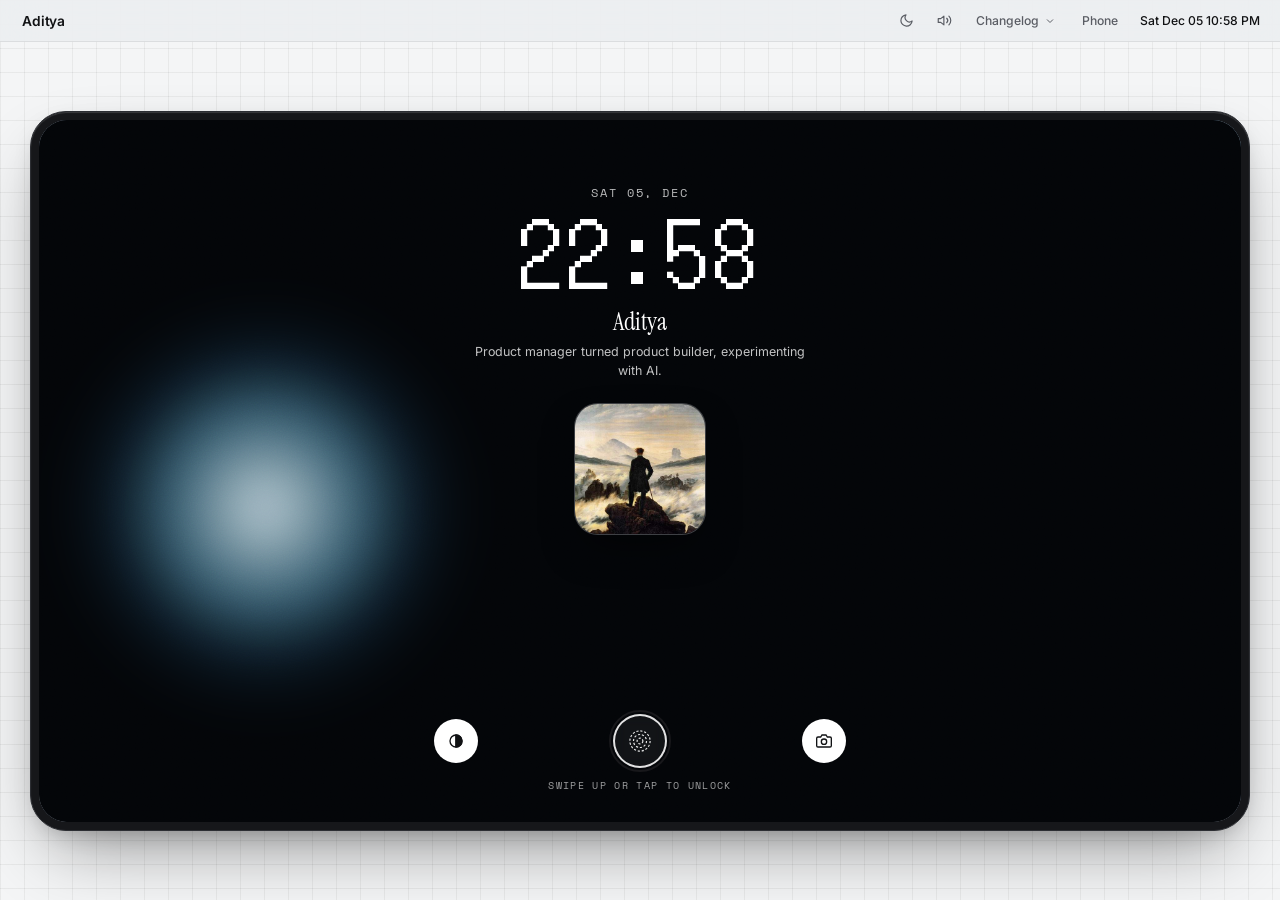
==== commit 05982791: "Deploy final Nothing OS portfolio with favicon, OG preview, live Letterboxd/Goodreads, and curated g" ====
--- a/index.html
+++ b/index.html
@@ -4,7 +4,25 @@
   <meta charset="UTF-8">
   <meta name="viewport" content="width=device-width, initial-scale=1.0">
   <title>Aditya — Chasing Impetus</title>
-  <meta name="description" content="Aditya — product manager turned product builder, exploring AI-native services and consumer hardware.">
+  <meta name="description" content="Product manager turned product builder, experimenting with AI. Building Material Desk.">
+  <link rel="canonical" href="https://chasingimpetus.in/">
+  <link rel="icon" type="image/svg+xml" href="./assets/favicon.svg">
+  <link rel="apple-touch-icon" href="./assets/wanderer.jpg">
+
+  <!-- Open Graph / Social Link Preview -->
+  <meta property="og:type" content="website">
+  <meta property="og:url" content="https://chasingimpetus.in/">
+  <meta property="og:site_name" content="Chasing Impetus">
+  <meta property="og:title" content="Aditya — Chasing Impetus">
+  <meta property="og:description" content="Product manager turned product builder, experimenting with AI. Building Material Desk.">
+  <meta property="og:image" content="https://chasingimpetus.in/assets/wanderer-wide.jpg">
+
+  <!-- Twitter / X Card Preview -->
+  <meta name="twitter:card" content="summary_large_image">
+  <meta name="twitter:creator" content="@ChasingImpetus">
+  <meta name="twitter:title" content="Aditya — Chasing Impetus">
+  <meta name="twitter:description" content="Product manager turned product builder, experimenting with AI. Building Material Desk.">
+  <meta name="twitter:image" content="https://chasingimpetus.in/assets/wanderer-wide.jpg">
   <meta name="color-scheme" content="light dark">
   <script>
     try {
@@ -15,7 +33,7 @@
   <link rel="preconnect" href="https://fonts.googleapis.com">
   <link rel="preconnect" href="https://fonts.gstatic.com" crossorigin>
   <link href="https://fonts.googleapis.com/css2?family=DotGothic16&family=Instrument+Serif:ital@0;1&family=Inter:wght@400;500;600&family=Space+Mono:wght@400;700&family=Syne:wght@700;800&display=swap" rel="stylesheet">
-  <link rel="stylesheet" href="./styles.css?v=8">
+  <link rel="stylesheet" href="./styles.css?v=25">
 </head>
 <body>
   <!-- Outer Top Website Header Bar (always visible outside the phone / tablet frame) -->
@@ -254,22 +272,16 @@
             </div>
 
             <div class="lock-top">
-              <p class="lock-date" id="lock-date">Wed 25, Nov</p>
-              <div class="lock-clock" id="lock-clock">17:45</div>
+              <p class="lock-date" id="lock-date">THU 26 NOV</p>
+              <div class="lock-clock" id="lock-clock">03:08</div>
               <div class="lock-identity">
                 <p class="lock-name">Aditya</p>
                 <p class="lock-sub" id="lock-status-text">Product manager turned product builder, exploring AI-native services and consumer hardware.</p>
               </div>
 
-              <div class="lock-notifs" aria-label="Sneak peek notifications">
-                <div class="lock-notif-card">
-                  <span class="lock-notif-tag">MUSINGS</span>
-                  <span class="lock-notif-text" id="lock-notif-note">Designing for Attention in an Age of Infinite Scroll</span>
-                </div>
-                <div class="lock-notif-card">
-                  <span class="lock-notif-tag">PROJECTS</span>
-                  <span class="lock-notif-text">7 builds &amp; experiments · Unplug, Curia, Film Speed Run</span>
-                </div>
+              <!-- Small Curated Artwork Square Widget on Lock Screen -->
+              <div class="lock-art-square" aria-label="Curated artwork preview">
+                <img src="./assets/wanderer.jpg" alt="Wanderer above the Sea of Fog" id="lock-art-img">
               </div>
             </div>
 
@@ -297,153 +309,167 @@
 
           <!-- Main Viewport -->
           <div class="os-viewport" id="os-viewport">
-            <!-- HOME SCREEN -->
+            <!-- HOME SCREEN — 2 Swipeable Zero-Scroll Pages -->
             <section class="home-screen" id="home-screen" aria-label="Home Screen">
               <h2 class="sr-only" id="home-heading" tabindex="-1">Home Screen</h2>
 
-              <div class="bento-canvas">
-                <!-- MODULE A: Spotify "On Rotation" Widget + Colored Internal Notes Icon -->
-                <div class="bento-row-top">
-                  <div class="n-widget widget-spotify" aria-label="Spotify On Rotation widget">
-                    <div class="spotify-widget-head">
-                      <span class="mono-caption" id="spotify-widget-label">ON ROTATION</span>
-                      <a class="spotify-open-link" id="spotify-open-link" href="https://open.spotify.com/playlist/6pC1LlCxbdEhLrBYXfDVFU?si=c3e3899144f14463" target="_blank" rel="noopener noreferrer">OPEN ↗</a>
-                    </div>
-                    <iframe
-                      id="spotify-home-embed"
-                      class="spotify-embed-frame"
-                      title="Spotify On Rotation Player"
-                      src="https://open.spotify.com/embed/playlist/6pC1LlCxbdEhLrBYXfDVFU?utm_source=generator&theme=0&si=c3e3899144f14463"
-                      allowfullscreen
-                      allow="autoplay; clipboard-write; encrypted-media; fullscreen; picture-in-picture"
-                      loading="lazy"
-                    ></iframe>
-                  </div>
-
-                  <div class="notes-icon-row">
-                    <button type="button" class="n-icon-tile app-launcher" data-app="notes" aria-label="Open Musings and essays">
-                      <span class="n-icon-circle app-tone-notes">
-                        <svg viewBox="0 0 24 24" width="24" height="24" fill="none" stroke="currentColor" stroke-width="1.9" stroke-linecap="round" stroke-linejoin="round" aria-hidden="true">
-                          <path d="M14 2H6a2 2 0 0 0-2 2v16a2 2 0 0 0 2 2h12a2 2 0 0 0 2-2V8z"/>
-                          <polyline points="14 2 14 8 20 8"/>
-                          <line x1="8" y1="13" x2="16" y2="13"/>
-                          <line x1="8" y1="17" x2="13" y2="17"/>
-                        </svg>
-                        <span class="n-icon-badge" id="badge-notes" aria-hidden="true">3</span>
-                      </span>
-                      <span class="n-icon-label">Musings</span>
-                    </button>
-
-                    <button type="button" class="n-icon-tile app-launcher" data-app="drift" aria-label="Open Drift">
-                      <span class="n-icon-circle app-tone-drift">
-                        <svg viewBox="0 0 24 24" width="24" height="24" fill="none" stroke="currentColor" stroke-width="1.9" stroke-linecap="round" stroke-linejoin="round" aria-hidden="true">
-                          <path d="M18.178 8c5.096 0 5.096 8 0 8-5.095 0-7.133-8-12.739-8-4.585 0-4.585 8 0 8 5.606 0 7.644-8 12.74-8z"/>
-                        </svg>
-                      </span>
-                      <span class="n-icon-label">Drift</span>
-                    </button>
-                  </div>
-                </div>
-
-                <!-- MODULE B: Curated Auto-Rotating Artwork / Media Card -->
-                <div class="n-widget widget-photo-banner" aria-label="Curated imagery and Media">
-                  <button type="button" class="photo-banner-trigger app-launcher" data-app="media" aria-label="Open Media videos and archive">
-                    <img src="./assets/wanderer.jpg" alt="Wanderer above the Sea of Fog" class="photo-banner-img" id="gallery-img">
-                  </button>
-                  <div class="photo-banner-overlay">
-                    <div class="gallery-caption-wrap">
-                      <span class="frosted-tag" id="gallery-title">Wanderer above the Sea of Fog</span>
-                      <span class="gallery-credit" id="gallery-credit">Caspar David Friedrich · 1818</span>
-                    </div>
-                    <div class="gallery-controls">
-                      <button type="button" class="gallery-ctrl-btn" id="gallery-pause-btn" aria-label="Pause artwork rotation" title="Pause / Play rotation">
-                        <svg class="gal-icon-pause" viewBox="0 0 24 24" width="11" height="11" fill="currentColor" aria-hidden="true"><rect x="6" y="4" width="4" height="16"/><rect x="14" y="4" width="4" height="16"/></svg>
-                        <svg class="gal-icon-play" viewBox="0 0 24 24" width="11" height="11" fill="currentColor" aria-hidden="true" hidden><polygon points="7,4 20,12 7,20"/></svg>
+              <div class="pages-viewport" id="pages-viewport">
+                <div class="pages-track" id="pages-track" data-page="0">
+                  <!-- PAGE 1: Core Portfolio (Image Top · Projects + Musings + Bio + Drift · Spotify Bottom) -->
+                  <div class="os-page" data-page-index="0" aria-label="Home page 1">
+                    <div class="page-grid-main">
+                      <!-- TOP: Curated Auto-Rotating Artwork Widget -->
+                      <div class="n-widget widget-photo-banner" aria-label="Curated imagery">
+                        <button type="button" class="photo-banner-trigger app-launcher" data-app="media" aria-label="Open Media">
+                          <img src="./assets/wanderer.jpg" alt="Wanderer above the Sea of Fog" class="photo-banner-img" id="gallery-img">
+                        </button>
+                        <div class="photo-banner-overlay">
+                          <div class="gallery-caption-wrap">
+                            <span class="frosted-tag" id="gallery-title">Wanderer above the Sea of Fog</span>
+                            <span class="gallery-credit" id="gallery-credit">Caspar David Friedrich · 1818</span>
+                          </div>
+                          <div class="gallery-controls">
+                            <button type="button" class="gallery-ctrl-btn" id="gallery-pause-btn" aria-label="Pause artwork rotation" title="Pause / Play rotation">
+                              <svg class="gal-icon-pause" viewBox="0 0 24 24" width="11" height="11" fill="currentColor" aria-hidden="true"><rect x="6" y="4" width="4" height="16"/><rect x="14" y="4" width="4" height="16"/></svg>
+                              <svg class="gal-icon-play" viewBox="0 0 24 24" width="11" height="11" fill="currentColor" aria-hidden="true" hidden><polygon points="7,4 20,12 7,20"/></svg>
+                            </button>
+                            <button type="button" class="gallery-ctrl-btn" id="gallery-next-btn" aria-label="Next curated image" title="Next image">
+                              <svg viewBox="0 0 24 24" width="12" height="12" fill="none" stroke="currentColor" stroke-width="2.4" stroke-linecap="round" stroke-linejoin="round" aria-hidden="true"><path d="M9 18l6-6-6-6"/></svg>
+                            </button>
+                          </div>
+                        </div>
+                      </div>
+
+                      <!-- MIDDLE: Segmented Dot-Matrix Projects Card -->
+                      <button type="button" class="n-widget n-projects-card n-solid-dark app-launcher" data-app="github" aria-label="Open 6 Projects">
+                        <div class="n-dot-matrix-bar" aria-hidden="true">
+                          <span class="on"></span><span class="on"></span><span class="on"></span><span class="on"></span><span class="on red"></span><span class="on red"></span>
+                          <span></span><span></span><span></span><span></span><span></span><span></span>
+                        </div>
+                        <div class="n-projects-foot">
+                          <div class="n-projects-num">06<span class="n-projects-unit">PROJECTS</span></div>
+                          <span class="n-projects-sub">MATERIAL DESK · CURIA · MORE</span>
+                        </div>
                       </button>
-                      <button type="button" class="gallery-ctrl-btn" id="gallery-next-btn" aria-label="Next curated image" title="Next image">
-                        <svg viewBox="0 0 24 24" width="12" height="12" fill="none" stroke="currentColor" stroke-width="2.4" stroke-linecap="round" stroke-linejoin="round" aria-hidden="true"><path d="M9 18l6-6-6-6"/></svg>
+
+                      <!-- DESKTOP-ONLY: Pure White Pinned Musing Card -->
+                      <button type="button" class="n-widget widget-desktop-note n-solid-white app-launcher" data-app="notes" aria-label="Pinned musing preview. Open Musings.">
+                        <div class="desktop-note-head">
+                          <span class="n-card-kicker">MUSINGS</span>
+                          <span class="n-card-date-pill" id="desktop-note-date">OCT 2026</span>
+                        </div>
+                        <h3 class="desktop-note-title" id="desktop-note-title">Designing for Attention in an Age of Infinite Scroll</h3>
+                        <p class="desktop-note-excerpt" id="desktop-note-excerpt">Why physical friction—like tapping an NFC puck or measuring focus directly—beats willpower.</p>
                       </button>
+
+                      <!-- NOTHING ORBIT ICON CIRCLES: Musings, Bio, Drift -->
+                      <div class="notes-icon-row">
+                        <button type="button" class="n-icon-tile app-launcher" data-app="notes" aria-label="Open Musings and essays">
+                          <span class="n-icon-circle n-orbit-host">
+                            <img src="./assets/icons/orbit-musings.svg" alt="" width="62" height="62" class="orbit-svg-icon">
+                            <span class="n-icon-badge" id="badge-notes" aria-hidden="true">3</span>
+                          </span>
+                          <span class="n-icon-label">Musings</span>
+                        </button>
+
+                        <button type="button" class="n-icon-tile app-launcher" data-app="about" aria-label="Open About">
+                          <span class="n-icon-circle n-orbit-host">
+                            <img src="./assets/icons/orbit-profile.svg" alt="" width="62" height="62" class="orbit-svg-icon">
+                          </span>
+                          <span class="n-icon-label">About</span>
+                        </button>
+                      </div>
+
+                      <!-- BOTTOM: Compact Spotify Widget -->
+                      <div class="n-widget widget-spotify n-solid-dark" aria-label="Spotify On Rotation widget">
+                        <div class="spotify-widget-head">
+                          <span class="mono-caption" id="spotify-widget-label">ON ROTATION</span>
+                          <a class="spotify-open-link" id="spotify-open-link" href="https://open.spotify.com/playlist/6pC1LlCxbdEhLrBYXfDVFU?si=c3e3899144f14463" target="_blank" rel="noopener noreferrer">OPEN ↗</a>
+                        </div>
+                        <iframe
+                          id="spotify-home-embed"
+                          class="spotify-embed-frame"
+                          title="Spotify On Rotation Player"
+                          src="https://open.spotify.com/embed/playlist/6pC1LlCxbdEhLrBYXfDVFU?utm_source=generator&theme=0&si=c3e3899144f14463"
+                          allowfullscreen
+                          allow="autoplay; clipboard-write; encrypted-media; fullscreen; picture-in-picture"
+                          loading="lazy"
+                        ></iframe>
+                      </div>
                     </div>
                   </div>
-                </div>
-
-                <!-- MODULE C: Serif Shelf + Colored Internal Projects & Bio Circles + Dot-Matrix Clock -->
-                <div class="bento-row-bottom">
-                  <div class="bento-left-col">
-                    <button type="button" class="n-widget widget-serif-card app-launcher" data-app="github" aria-label="Open Projects">
-                      <span class="serif-card-main">Projects</span>
-                      <span class="serif-card-sub">BUILDS &amp; EXPERIMENTS</span>
-                    </button>
-
-                    <div class="circle-pair">
-                      <button type="button" class="n-circle-btn app-tone-shelf app-launcher" data-app="shelf" aria-label="Open Shelf for films and books" title="Shelf (Films & Books)">
-                        <svg viewBox="0 0 24 24" width="21" height="21" fill="none" stroke="currentColor" stroke-width="1.9" stroke-linecap="round" stroke-linejoin="round" aria-hidden="true">
-                          <path d="M4 19.5A2.5 2.5 0 0 1 6.5 17H20"/>
-                          <path d="M6.5 2H20v20H6.5A2.5 2.5 0 0 1 4 19.5v-15A2.5 2.5 0 0 1 6.5 2z"/>
-                        </svg>
+
+                  <!-- PAGE 2: Passion & Curation (Shelf · Media · Off the Clock) -->
+                  <div class="os-page" data-page-index="1" aria-label="Home page 2 — Shelf and Media">
+                    <div class="page-grid-passion">
+                      <!-- Pure White Shelf Card -->
+                      <button type="button" class="n-widget passion-card n-solid-white app-launcher" data-app="shelf" aria-label="Open Shelf for films and books">
+                        <div class="passion-card-top">
+                          <span class="n-card-kicker">CURATED LOG</span>
+                          <svg viewBox="0 0 24 24" width="22" height="22" fill="none" stroke="currentColor" stroke-width="1.9" stroke-linecap="round" stroke-linejoin="round" aria-hidden="true"><path d="M4 19.5A2.5 2.5 0 0 1 6.5 17H20"/><path d="M6.5 2H20v20H6.5A2.5 2.5 0 0 1 4 19.5v-15A2.5 2.5 0 0 1 6.5 2z"/></svg>
+                        </div>
+                        <div class="passion-card-body">
+                          <span class="passion-serif-title">Shelf</span>
+                          <span class="passion-desc">Favorite films &amp; books that shaped how I think and build.</span>
+                        </div>
+                        <span class="n-card-date-pill">04 FILMS · 03 BOOKS</span>
                       </button>
 
-                      <button type="button" class="n-circle-btn app-tone-bio app-launcher" data-app="about" aria-label="Open Bio and Profile" title="Bio & Profile">
-                        <svg viewBox="0 0 24 24" width="22" height="22" fill="none" stroke="currentColor" stroke-width="1.85" stroke-linecap="round" stroke-linejoin="round" aria-hidden="true">
-                          <rect x="3" y="4" width="18" height="16" rx="3"/>
-                          <circle cx="9" cy="10.5" r="2"/>
-                          <path d="M6.2 16a3 3 0 0 1 5.6 0"/>
-                          <line x1="14" y1="9.5" x2="18" y2="9.5"/>
-                          <line x1="14" y1="13.5" x2="17" y2="13.5"/>
-                        </svg>
+                      <!-- Matte Black Media Card with Nothing Orbit Play Icon -->
+                      <button type="button" class="n-widget passion-card n-solid-dark app-launcher" data-app="media" aria-label="Open Media videos and AI short films">
+                        <div class="passion-card-top">
+                          <span class="mono-caption">VISUAL ARCHIVE</span>
+                          <img src="./assets/icons/orbit-media.svg" alt="" width="28" height="28" class="orbit-pill-icon">
+                        </div>
+                        <div class="passion-card-body">
+                          <span class="passion-serif-title" style="color: #ffffff;">Media</span>
+                          <span class="passion-desc" style="color: #949a9e;">AI short films, spec commercials, and visual experiments.</span>
+                        </div>
+                        <span class="passion-dark-pill">04 REELS &amp; EXPERIMENTS</span>
                       </button>
+
+                      <!-- Compact Off-the-Clock Taste Strip -->
+                      <div class="passion-mini-row">
+                        <button type="button" class="n-widget passion-mini n-solid-dark app-launcher" data-app="shelf">
+                          <span class="mono-micro">FAVORITE FILM</span>
+                          <span class="passion-mini-val">In the Mood for Love</span>
+                        </button>
+                        <button type="button" class="n-widget passion-mini n-solid-white app-launcher" data-app="shelf">
+                          <span class="n-card-kicker">READING</span>
+                          <span class="passion-mini-val" style="color: #111214;">The Creative Act</span>
+                        </button>
+                      </div>
                     </div>
                   </div>
-
-                  <button type="button" class="n-widget widget-dot-card app-launcher" data-app="about" aria-label="Date and status widget. Open Bio.">
-                    <div class="dot-card-lines">
-                      <span id="widget-weekday">WEDNESDAY</span>
-                      <span id="widget-date-short">25 NOV</span>
-                      <span id="widget-clock" class="dot-card-time">17:45</span>
-                    </div>
-                    <div class="dot-card-foot">
-                      <span id="widget-owner">ADITYA</span>
-                    </div>
-                  </button>
-                </div>
-
-                <!-- DESKTOP-ONLY EXTRA MODULE: Pinned Musing Preview Card -->
-                <button type="button" class="n-widget widget-desktop-note app-launcher" data-app="notes" aria-label="Pinned musing preview. Open Musings.">
-                  <div class="desktop-note-head">
-                    <span class="mono-caption">MUSINGS</span>
-                    <span class="tag-pill" id="desktop-note-date">OCT 2026</span>
-                  </div>
-                  <h3 class="desktop-note-title" id="desktop-note-title">Designing for Attention in an Age of Infinite Scroll</h3>
-                  <p class="desktop-note-excerpt" id="desktop-note-excerpt">Why physical friction—like tapping an NFC puck or measuring focus directly—beats willpower.</p>
-                </button>
-              </div>
-
-              <!-- Subtle Page Indicator Dots (Phone mode) -->
-              <div class="page-dots" aria-hidden="true">
-                <span class="active"></span>
-                <span></span>
-              </div>
-
-              <!-- Bottom Dock: External Profile Redirects ONLY (zero duplication with Home Screen apps) -->
+                </div>
+              </div>
+
+              <!-- Interactive 2-Page Dot Indicator (clickable + swipeable!) -->
+              <div class="page-dots" role="tablist" aria-label="Home screen pages">
+                <button type="button" class="page-dot active" data-goto-page="0" role="tab" aria-selected="true" aria-label="Page 1: Main"></button>
+                <button type="button" class="page-dot" data-goto-page="1" role="tab" aria-selected="false" aria-label="Page 2: Shelf and Media"></button>
+              </div>
+
+              <!-- Bottom Dock: External Profile Redirects ONLY (LinkedIn, Twitter, GitHub, Email) -->
               <nav class="nothing-dock" aria-label="External profiles">
+                <a class="dock-icon dock-external" href="https://www.linkedin.com/in/aditya-chauhan-27b298177/" target="_blank" rel="noopener noreferrer" aria-label="LinkedIn (opens external profile)">
+                  <svg viewBox="0 0 24 24" width="17" height="17" fill="none" stroke="currentColor" stroke-width="1.9" stroke-linecap="round" stroke-linejoin="round" aria-hidden="true"><path d="M16 8a6 6 0 0 1 6 6v7h-4v-7a2 2 0 0 0-2-2 2 2 0 0 0-2 2v7h-4v-7a6 6 0 0 1 6-6z"/><rect x="2" y="9" width="4" height="12"/><circle cx="4" cy="4" r="2"/></svg>
+                  <span class="dock-tooltip">LinkedIn ↗</span>
+                </a>
+
+                <a class="dock-icon dock-external" href="https://x.com/ChasingImpetus" target="_blank" rel="noopener noreferrer" aria-label="Twitter / X (opens external profile)">
+                  <svg viewBox="0 0 24 24" width="16" height="16" fill="currentColor" aria-hidden="true"><path d="M18.244 2.25h3.308l-7.227 8.26 8.502 11.24H16.17l-5.214-6.817L4.99 21.75H1.68l7.73-8.835L1.254 2.25H8.08l4.713 6.231zm-1.161 17.52h1.833L7.084 4.126H5.117z"/></svg>
+                  <span class="dock-tooltip">Twitter ↗</span>
+                </a>
+
                 <a class="dock-icon dock-external" href="https://github.com/adityavc19" target="_blank" rel="noopener noreferrer" aria-label="GitHub (opens external profile)">
                   <svg viewBox="0 0 24 24" width="18" height="18" fill="none" stroke="currentColor" stroke-width="1.9" stroke-linecap="round" stroke-linejoin="round" aria-hidden="true"><path d="M9 19c-5 1.5-5-2.5-7-3m14 6v-3.87a3.37 3.37 0 0 0-.94-2.61c3.14-.35 6.44-1.54 6.44-7A5.44 5.44 0 0 0 20 4.77 5.07 5.07 0 0 0 19.91 1S18.73.65 16 2.48a13.38 13.38 0 0 0-7 0C6.27.65 5.09 1 5.09 1A5.07 5.07 0 0 0 5 4.77a5.44 5.44 0 0 0-1.5 3.78c0 5.42 3.3 6.61 6.44 7A3.37 3.37 0 0 0 9 18.13V22"/></svg>
                   <span class="dock-tooltip">GitHub ↗</span>
                 </a>
 
-                <a class="dock-icon dock-external" href="https://www.linkedin.com/in/aditya-chauhan-27b298177/" target="_blank" rel="noopener noreferrer" aria-label="LinkedIn (opens external profile)">
-                  <svg viewBox="0 0 24 24" width="17" height="17" fill="none" stroke="currentColor" stroke-width="1.9" stroke-linecap="round" stroke-linejoin="round" aria-hidden="true"><path d="M16 8a6 6 0 0 1 6 6v7h-4v-7a2 2 0 0 0-2-2 2 2 0 0 0-2 2v7h-4v-7a6 6 0 0 1 6-6z"/><rect x="2" y="9" width="4" height="12"/><circle cx="4" cy="4" r="2"/></svg>
-                  <span class="dock-tooltip">LinkedIn ↗</span>
-                </a>
-
                 <a class="dock-icon dock-external" href="mailto:adityachauhan090@gmail.com" aria-label="Email Aditya">
                   <svg viewBox="0 0 24 24" width="18" height="18" fill="none" stroke="currentColor" stroke-width="1.9" stroke-linecap="round" stroke-linejoin="round" aria-hidden="true"><rect x="2" y="4" width="20" height="16" rx="2"/><path d="m22 7-8.97 5.7a1.94 1.94 0 0 1-2.06 0L2 7"/></svg>
                   <span class="dock-tooltip">Email ↗</span>
-                </a>
-
-                <a class="dock-icon dock-external" href="https://x.com/ChasingImpetus" target="_blank" rel="noopener noreferrer" aria-label="Twitter / X (opens external profile)">
-                  <svg viewBox="0 0 24 24" width="16" height="16" fill="currentColor" aria-hidden="true"><path d="M18.244 2.25h3.308l-7.227 8.26 8.502 11.24H16.17l-5.214-6.817L4.99 21.75H1.68l7.73-8.835L1.254 2.25H8.08l4.713 6.231zm-1.161 17.52h1.833L7.084 4.126H5.117z"/></svg>
-                  <span class="dock-tooltip">Twitter ↗</span>
                 </a>
               </nav>
             </section>
@@ -477,6 +503,6 @@
     </main>
   </div>
 
-  <script type="module" src="./app.js?v=9"></script>
+  <script type="module" src="./app.js?v=25"></script>
 </body>
 </html>
--- a/styles.css
+++ b/styles.css
@@ -959,20 +959,46 @@
 
 .lock-date {
   margin: 0;
-  font-size: 0.88rem;
-  font-weight: 500;
-  letter-spacing: 0.02em;
-  color: rgba(255, 255, 255, 0.9);
+  font-family: var(--font-mono);
+  font-size: 0.72rem;
+  font-weight: 400;
+  letter-spacing: 0.16em;
+  text-transform: uppercase;
+  color: rgba(255, 255, 255, 0.72);
 }
 
 .lock-clock {
   margin-top: 8px;
-  font-family: var(--font-wide);
+  font-family: var(--font-dot);
   font-size: 4.4rem;
-  font-weight: 800;
-  line-height: 0.9;
-  letter-spacing: -0.06em;
-  transform: scaleX(1.06);
+  font-weight: 400;
+  line-height: 0.95;
+  letter-spacing: 0.06em;
+  transform: none;
+}
+
+.lock-art-square {
+  margin: 22px auto 0;
+  width: 118px;
+  height: 118px;
+  border-radius: 24px;
+  overflow: hidden;
+  border: 1.5px solid rgba(255, 255, 255, 0.22);
+  background: rgba(12, 16, 22, 0.5);
+  box-shadow: 0 18px 40px -12px rgba(0, 0, 0, 0.55);
+}
+
+.studio-stage[data-mode="desktop"] .lock-art-square {
+  width: 132px;
+  height: 132px;
+}
+
+.lock-art-square img {
+  width: 100%;
+  height: 100%;
+  object-fit: cover;
+  object-position: center 34%;
+  display: block;
 }
 
 .lock-widget-pill {
@@ -2150,8 +2176,7 @@
 
 .studio-stage[data-mode="desktop"] .desk-sidebar,
 .studio-stage[data-mode="desktop"] .hw-btn,
-.studio-stage[data-mode="desktop"] .punch-hole,
-.studio-stage[data-mode="desktop"] .page-dots {
+.studio-stage[data-mode="desktop"] .punch-hole {
   display: none;
 }
 
@@ -2256,7 +2281,7 @@
 }
 
 .studio-stage[data-mode="desktop"] .spotify-embed-frame {
-  height: 352px;
+  height: 152px;
 }
 
 .studio-stage[data-mode="phone"] .spotify-embed-frame {
@@ -2314,12 +2339,12 @@
   color: var(--text-muted);
 }
 
-/* Col 3: Dot-Matrix Calendar/Clock on Top + Serif Shelf & Red/Dark Circles Below */
+/* Col 3: Authentic Nothing OS Solid-Matte Widget Stack */
 .studio-stage[data-mode="desktop"] .bento-row-bottom {
   grid-column: 3;
   grid-row: 1 / span 2;
   display: flex;
-  flex-direction: column-reverse;
+  flex-direction: column;
   gap: 14px;
 }
 
@@ -2410,7 +2435,7 @@
 }
 
 .studio-stage[data-mode="desktop"] .lock-clock {
-  font-size: 6.5rem;
+  font-size: 5.4rem;
 }
 
 .studio-stage[data-mode="desktop"] .lock-bottom {
@@ -2715,6 +2740,858 @@
 }
 
 /* ============================================================================
+   AUTHENTIC NOTHING OS SOLID-MATTE WIDGET SHEET (White #FFF / Matte #18191B / Red #D71921)
+   Directly modeled after the official Nothing OS widget library
+   ============================================================================ */
+
+.n-solid-white {
+  background: #ffffff !important;
+  color: #111214 !important;
+  backdrop-filter: none !important;
+  -webkit-backdrop-filter: none !important;
+  border: none !important;
+  box-shadow: 0 8px 24px -12px rgba(0, 0, 0, 0.32);
+}
+
+.n-solid-dark {
+  background: #18191b !important;
+  color: #f4f5f6 !important;
+  backdrop-filter: none !important;
+  -webkit-backdrop-filter: none !important;
+  border: 1px solid rgba(255, 255, 255, 0.06) !important;
+  box-shadow: 0 8px 24px -12px rgba(0, 0, 0, 0.42);
+}
+
+.n-orbit-host {
+  background: transparent !important;
+  border: none !important;
+  box-shadow: 0 8px 20px -10px rgba(0, 0, 0, 0.4);
+  padding: 0;
+}
+
+.orbit-svg-icon {
+  display: block;
+  width: 66px;
+  height: 66px;
+  border-radius: 50%;
+}
+
+.orbit-pill-icon {
+  display: block;
+  width: 20px;
+  height: 20px;
+  border-radius: 50%;
+}
+
+.n-circle-white {
+  background: #ffffff !important;
+  color: #111214 !important;
+  backdrop-filter: none !important;
+  box-shadow: 0 8px 20px -10px rgba(0, 0, 0, 0.35);
+}
+
+.n-circle-dark {
+  background: #18191b !important;
+  color: #f4f5f6 !important;
+  backdrop-filter: none !important;
+  border: 1px solid rgba(255, 255, 255, 0.08);
+  box-shadow: 0 8px 20px -10px rgba(0, 0, 0, 0.45);
+}
+
+.n-circle-red {
+  background: #d71921 !important;
+  color: #ffffff !important;
+  backdrop-filter: none !important;
+  box-shadow: 0 8px 22px -10px rgba(215, 25, 33, 0.55);
+}
+
+/* White Analog Clock Circle + White Giant Serif Date Square */
+.nothing-pair-top {
+  display: grid;
+  grid-template-columns: repeat(2, minmax(0, 1fr));
+  gap: 12px;
+}
+
+.n-analog-clock {
+  aspect-ratio: 1 / 1;
+  border-radius: 50% !important;
+  padding: 6px;
+  display: flex;
+  align-items: center;
+  justify-content: center;
+}
+
+.analog-svg {
+  width: 100%;
+  height: 100%;
+  display: block;
+}
+
+.n-serif-date {
+  aspect-ratio: 1 / 1;
+  border-radius: 26px !important;
+  padding: 12px 10px 10px;
+  display: flex;
+  flex-direction: column;
+  align-items: center;
+  justify-content: center;
+  gap: 2px;
+}
+
+.n-date-meta {
+  font-family: var(--font-mono);
+  font-size: 0.58rem;
+  letter-spacing: 0.12em;
+  color: #6b6e75;
+}
+
+.n-date-big {
+  font-family: var(--font-serif);
+  font-size: 3.7rem;
+  line-height: 0.88;
+  font-weight: 400;
+  color: #111214;
+}
+
+/* Matte Black Segmented Dot-Matrix Projects Card */
+.n-projects-card {
+  padding: 16px 16px 14px;
+  border-radius: 26px !important;
+  display: flex;
+  flex-direction: column;
+  justify-content: space-between;
+  gap: 16px;
+  text-align: left;
+  min-height: 132px;
+}
+
+.n-dot-matrix-bar {
+  display: grid;
+  grid-template-columns: repeat(12, 1fr);
+  gap: 4px;
+  width: 100%;
+}
+
+.n-dot-matrix-bar span {
+  height: 14px;
+  border-radius: 3px;
+  background: rgba(255, 255, 255, 0.14);
+}
+
+.n-dot-matrix-bar span.on {
+  background: #ffffff;
+}
+
+.n-dot-matrix-bar span.on.red {
+  background: #d71921;
+}
+
+.n-projects-foot {
+  display: flex;
+  flex-direction: column;
+  gap: 3px;
+}
+
+.n-projects-num {
+  font-family: var(--font-dot);
+  font-size: 1.9rem;
+  line-height: 1;
+  letter-spacing: 0.04em;
+  color: #ffffff;
+  display: flex;
+  align-items: baseline;
+  gap: 7px;
+}
+
+.n-projects-unit {
+  font-family: var(--font-mono);
+  font-size: 0.62rem;
+  letter-spacing: 0.12em;
+  color: #949a9e;
+}
+
+.n-projects-sub {
+  font-family: var(--font-mono);
+  font-size: 0.58rem;
+  letter-spacing: 0.1em;
+  color: #949a9e;
+}
+
+/* Nothing Capsule Pill Pair (Shelf & Media) */
+.nothing-pill-pair {
+  display: grid;
+  grid-template-columns: repeat(2, minmax(0, 1fr));
+  gap: 10px;
+}
+
+.n-capsule {
+  border-radius: 999px !important;
+  padding: 12px 14px;
+  display: inline-flex;
+  align-items: center;
+  justify-content: center;
+  gap: 7px;
+  font-family: var(--font-mono);
+  font-size: 0.72rem;
+  font-weight: 700;
+  letter-spacing: 0.04em;
+}
+
+/* White Pinned Musing Card Typography */
+.widget-desktop-note.n-solid-white .n-card-kicker {
+  font-family: var(--font-mono);
+  font-size: 0.62rem;
+  letter-spacing: 0.12em;
+  color: #6b6e75;
+}
+
+.widget-desktop-note.n-solid-white .n-card-date-pill {
+  padding: 2px 8px;
+  border-radius: 999px;
+  background: #18191b;
+  color: #ffffff;
+  font-family: var(--font-mono);
+  font-size: 0.6rem;
+}
+
+.widget-desktop-note.n-solid-white .desktop-note-title {
+  color: #111214;
+}
+
+.widget-desktop-note.n-solid-white .desktop-note-excerpt {
+  color: #52555c;
+}
+
+/* Portrait Phone: keep Col 3 stacked cleanly */
+.studio-stage[data-mode="phone"] .bento-row-bottom {
+  display: flex;
+  flex-direction: column;
+  gap: 12px;
+}
+
+.studio-stage[data-mode="phone"] .notes-icon-row {
+  justify-content: space-around;
+}
+
+/* ============================================================================
+   2-PAGE SWIPEABLE ZERO-SCROLL HOME SCREEN (Page 1: Core · Page 2: Passion)
+   ============================================================================ */
+
+.home-screen {
+  overflow: hidden !important;
+  gap: 8px;
+}
+
+.pages-viewport {
+  flex: 1;
+  min-height: 0;
+  width: 100%;
+  overflow: hidden;
+  touch-action: pan-y;
+  cursor: grab;
+}
+
+.pages-viewport:active {
+  cursor: grabbing;
+}
+
+.pages-track {
+  display: flex;
+  width: 200%;
+  height: 100%;
+  transition: transform 0.34s cubic-bezier(0.22, 1, 0.36, 1);
+}
+
+.pages-track.dragging {
+  transition: none;
+}
+
+.pages-track[data-page="0"] {
+  transform: translateX(0%);
+}
+
+.pages-track[data-page="1"] {
+  transform: translateX(-50%);
+}
+
+.os-page {
+  width: 50%;
+  flex-shrink: 0;
+  height: 100%;
+  display: flex;
+  align-items: center;
+  justify-content: center;
+  padding: 2px;
+}
+
+/* PAGE 1 — Portrait Phone Zero-Scroll Stack */
+.page-grid-main {
+  width: 100%;
+  height: 100%;
+  display: flex;
+  flex-direction: column;
+  justify-content: space-between;
+  gap: 10px;
+}
+
+.studio-stage[data-mode="phone"] .widget-photo-banner {
+  height: 124px;
+}
+
+.studio-stage[data-mode="phone"] .n-projects-card {
+  min-height: 90px;
+  padding: 12px 14px;
+  gap: 10px;
+}
+
+.studio-stage[data-mode="phone"] .n-projects-num {
+  font-size: 1.55rem;
+}
+
+.studio-stage[data-mode="phone"] .n-icon-circle,
+.studio-stage[data-mode="phone"] .orbit-svg-icon {
+  width: 56px;
+  height: 56px;
+}
+
+.studio-stage[data-mode="phone"] .widget-spotify {
+  padding: 10px 10px 9px;
+  min-height: 0;
+}
+
+/* PAGE 1 — Desktop Landscape Balanced 3-Col Zero-Scroll Grid (Image TOP · Spotify BOTTOM) */
+.studio-stage[data-mode="desktop"] .page-grid-main {
+  max-width: 1020px;
+  height: auto;
+  display: grid;
+  grid-template-columns: minmax(0, 1.15fr) minmax(0, 1fr) 112px;
+  grid-template-rows: 206px 202px;
+  gap: 16px;
+  align-items: stretch;
+}
+
+.studio-stage[data-mode="desktop"] .widget-photo-banner {
+  grid-column: 1;
+  grid-row: 1;
+  height: 100%;
+}
+
+.studio-stage[data-mode="desktop"] .widget-spotify {
+  grid-column: 1;
+  grid-row: 2;
+  height: 100%;
+  justify-content: space-between;
+}
+
+.studio-stage[data-mode="desktop"] .n-projects-card {
+  grid-column: 2;
+  grid-row: 1;
+  height: 100%;
+  padding: 20px;
+}
+
+.studio-stage[data-mode="desktop"] .widget-desktop-note {
+  grid-column: 2;
+  grid-row: 2;
+  display: flex;
+  flex-direction: column;
+  justify-content: space-between;
+  height: 100%;
+}
+
+.studio-stage[data-mode="desktop"] .notes-icon-row {
+  grid-column: 3;
+  grid-row: 1 / span 2;
+  flex-direction: column;
+  justify-content: space-evenly;
+  align-items: center;
+  padding: 4px 0;
+}
+
+/* PAGE 2 — Passion & Curation (Shelf · Media · Taste Strip) */
+.page-grid-passion {
+  width: 100%;
+  display: flex;
+  flex-direction: column;
+  gap: 12px;
+}
+
+.passion-card {
+  padding: 18px 18px 16px;
+  border-radius: 26px !important;
+  display: flex;
+  flex-direction: column;
+  justify-content: space-between;
+  gap: 14px;
+  text-align: left;
+  min-height: 158px;
+}
+
+.passion-card-top {
+  display: flex;
+  align-items: center;
+  justify-content: space-between;
+  width: 100%;
+}
+
+.passion-card-body {
+  display: flex;
+  flex-direction: column;
+  gap: 4px;
+}
+
+.passion-serif-title {
+  font-family: var(--font-serif);
+  font-size: 2.3rem;
+  line-height: 0.95;
+  font-weight: 400;
+  color: #111214;
+}
+
+.passion-desc {
+  font-size: 0.8rem;
+  line-height: 1.45;
+  color: #52555c;
+}
+
+.passion-dark-pill {
+  align-self: flex-start;
+  padding: 3px 9px;
+  border-radius: 999px;
+  background: rgba(255, 255, 255, 0.12);
+  color: #f4f5f6;
+  font-family: var(--font-mono);
+  font-size: 0.6rem;
+  letter-spacing: 0.06em;
+}
+
+.passion-mini-row {
+  display: grid;
+  grid-template-columns: repeat(2, minmax(0, 1fr));
+  gap: 10px;
+}
+
+.passion-mini {
+  padding: 13px 14px;
+  border-radius: 20px !important;
+  display: flex;
+  flex-direction: column;
+  align-items: flex-start;
+  gap: 4px;
+  text-align: left;
+}
+
+.passion-mini-val {
+  font-family: var(--font-serif);
+  font-size: 1.15rem;
+  line-height: 1.15;
+  color: #ffffff;
+}
+
+.studio-stage[data-mode="desktop"] .page-grid-passion {
+  max-width: 820px;
+  display: grid;
+  grid-template-columns: repeat(2, minmax(0, 1fr));
+  gap: 16px;
+}
+
+.studio-stage[data-mode="desktop"] .passion-card {
+  min-height: 240px;
+  padding: 22px;
+}
+
+.studio-stage[data-mode="desktop"] .passion-mini-row {
+  grid-column: 1 / span 2;
+  gap: 16px;
+}
+
+/* Interactive 2-Dot Page Indicator */
+.page-dots {
+  margin-top: 0;
+  display: flex;
+  align-items: center;
+  justify-content: center;
+  gap: 8px;
+  padding: 2px 0;
+}
+
+.page-dot {
+  width: 7px;
+  height: 7px;
+  border-radius: 999px;
+  background: var(--text-muted);
+  opacity: 0.4;
+  transition: width 0.22s ease, opacity 0.2s ease, background-color 0.2s ease;
+}
+
+.page-dot.active {
+  width: 22px;
+  background: var(--text);
+  opacity: 0.95;
+}
+
+/* ============================================================================
+   PROJECTS SHOWCASE (Nothing OS 5.0 Editorial Bento — Clean Serif + Dot Index)
+   ============================================================================ */
+
+.projects-showcase {
+  display: grid;
+  grid-template-columns: 1fr;
+  gap: 12px;
+}
+
+.studio-stage[data-mode="desktop"] .projects-showcase {
+  grid-template-columns: repeat(2, minmax(0, 1fr));
+  gap: 14px;
+}
+
+.proj-card {
+  display: flex;
+  flex-direction: column;
+  justify-content: space-between;
+  gap: 14px;
+  padding: 20px 20px 18px;
+  border-radius: 24px;
+  background: var(--widget-bg);
+  border: 1px solid var(--border);
+  text-align: left;
+  transition: transform 0.18s ease, border-color 0.18s ease, background-color 0.18s ease;
+}
+
+a.proj-card:hover {
+  transform: translateY(-2px);
+  border-color: var(--border-strong);
+}
+
+.proj-card.proj-featured {
+  background: #ffffff;
+  color: #111214;
+  border: none;
+  padding: 24px 24px 20px;
+}
+
+.studio-stage[data-mode="desktop"] .proj-card.proj-featured {
+  grid-column: 1 / span 2;
+}
+
+.proj-card-top {
+  display: flex;
+  align-items: center;
+  justify-content: space-between;
+  gap: 8px;
+}
+
+.proj-index {
+  font-family: var(--font-dot);
+  font-size: 1.05rem;
+  letter-spacing: 0.08em;
+  color: var(--text-muted);
+}
+
+.proj-card.proj-featured .proj-index {
+  color: #6b6e75;
+}
+
+.proj-cat {
+  font-family: var(--font-mono);
+  font-size: 0.6rem;
+  letter-spacing: 0.12em;
+  padding: 3px 9px;
+  border-radius: 999px;
+  background: var(--widget-bg-alt);
+  color: var(--text-muted);
+}
+
+.proj-card.proj-featured .proj-cat {
+  background: #18191b;
+  color: #f4f5f6;
+}
+
+.proj-card-main {
+  display: flex;
+  flex-direction: column;
+  gap: 6px;
+}
+
+.proj-title {
+  margin: 0;
+  font-family: var(--font-serif);
+  font-size: 1.95rem;
+  line-height: 1;
+  font-weight: 400;
+  letter-spacing: -0.01em;
+}
+
+.proj-card.proj-featured .proj-title {
+  font-size: 2.35rem;
+  color: #111214;
+}
+
+.proj-desc {
+  margin: 0;
+  font-size: 0.84rem;
+  line-height: 1.55;
+  color: var(--text-muted);
+  max-width: 56ch;
+}
+
+.proj-card.proj-featured .proj-desc {
+  color: #4b4e55;
+}
+
+.proj-card-foot {
+  display: flex;
+  align-items: center;
+  justify-content: space-between;
+  padding-top: 8px;
+  border-top: 1px dashed var(--border);
+}
+
+.proj-card.proj-featured .proj-card-foot {
+  border-top-color: rgba(17, 18, 20, 0.14);
+}
+
+.proj-host {
+  font-family: var(--font-mono);
+  font-size: 0.66rem;
+  color: var(--text-muted);
+}
+
+.proj-card.proj-featured .proj-host {
+  color: #52555c;
+}
+
+.proj-arrow-circle {
+  width: 30px;
+  height: 30px;
+  border-radius: 50%;
+  background: var(--text);
+  color: var(--screen-bg);
+  display: inline-flex;
+  align-items: center;
+  justify-content: center;
+  font-size: 0.85rem;
+  transition: transform 0.16s ease;
+}
+
+.proj-card.proj-featured .proj-arrow-circle {
+  background: #111214;
+  color: #ffffff;
+}
+
+a.proj-card:hover .proj-arrow-circle {
+  transform: translate(1px, -1px);
+}
+
+.proj-dot-mark {
+  width: 7px;
+  height: 7px;
+  border-radius: 50%;
+  background: var(--border-strong);
+}
+
+.projects-footer-bar {
+  display: flex;
+  align-items: center;
+  justify-content: space-between;
+  padding: 12px 16px;
+  border-radius: 18px;
+  background: var(--widget-bg);
+  border: 1px dashed var(--border-strong);
+}
+
+.proj-gh-link {
+  font-family: var(--font-mono);
+  font-size: 0.7rem;
+  color: var(--text);
+}
+
+.proj-gh-link:hover {
+  text-decoration: underline;
+}
+
+/* In-Place Media Video Stage & Real Google Drive Poster Thumbnails */
+.media-card {
+  padding: 12px;
+  gap: 10px;
+}
+
+.media-stage {
+  position: relative;
+  width: 100%;
+  aspect-ratio: 16 / 9;
+  border-radius: 16px;
+  overflow: hidden;
+  background: #0d0e11;
+  display: flex;
+  align-items: center;
+  justify-content: center;
+}
+
+.media-stage.vertical {
+  aspect-ratio: 16 / 9;
+  height: 240px;
+}
+
+.media-stage-iframe {
+  width: 100%;
+  height: 100%;
+  border: 0;
+  display: block;
+  background: #000000;
+}
+
+.media-stage-poster {
+  padding: 0;
+  cursor: pointer;
+}
+
+.media-poster-img {
+  position: absolute;
+  inset: 0;
+  width: 100%;
+  height: 100%;
+  object-fit: cover;
+  display: block;
+  transition: transform 0.25s ease;
+}
+
+.media-stage-poster:hover .media-poster-img {
+  transform: scale(1.03);
+}
+
+.media-poster-scrim {
+  position: absolute;
+  inset: 0;
+  background: linear-gradient(180deg, rgba(0, 0, 0, 0.14) 0%, rgba(0, 0, 0, 0.52) 100%);
+}
+
+.media-stage .media-play-badge {
+  position: relative;
+  z-index: 2;
+  width: 46px;
+  height: 46px;
+  background: rgba(255, 255, 255, 0.94);
+  color: #111214;
+  transition: transform 0.16s ease, background-color 0.16s ease, color 0.16s ease;
+}
+
+.media-stage-poster:hover .media-play-badge {
+  transform: scale(1.08);
+  background: #d71921;
+  color: #ffffff;
+}
+
+.media-stage-pill {
+  position: absolute;
+  left: 10px;
+  bottom: 10px;
+  z-index: 2;
+  padding: 4px 9px;
+  border-radius: 999px;
+  background: rgba(14, 15, 18, 0.72);
+  backdrop-filter: blur(8px);
+  -webkit-backdrop-filter: blur(8px);
+  color: #f4f5f6;
+  font-family: var(--font-mono);
+  font-size: 0.58rem;
+  letter-spacing: 0.08em;
+}
+
+.media-stage-link {
+  background: linear-gradient(145deg, #1a1b1f, #0d0e11);
+  color: #f4f5f6;
+}
+
+.media-x-mark {
+  font-size: 2.2rem;
+  line-height: 1;
+  color: #f4f5f6;
+}
+
+.media-card-info {
+  display: flex;
+  flex-direction: column;
+  gap: 4px;
+  padding: 0 2px;
+}
+
+/* Letterboxd Diary Embed styling inside Shelf -> Films */
+.lb-diary-card {
+  gap: 12px;
+}
+
+.lb-embed-host {
+  color: var(--text);
+}
+
+.lb-embed-host ul,
+.lb-embed-host .letterboxd-embed-tc-list {
+  list-style: none;
+  margin: 0;
+  padding: 0;
+  display: grid;
+  grid-template-columns: repeat(auto-fill, minmax(112px, 1fr));
+  gap: 12px;
+}
+
+.lb-embed-host img {
+  width: 100%;
+  height: auto;
+  border-radius: 10px;
+  display: block;
+}
+
+.lb-embed-host a {
+  color: var(--text);
+  font-size: 0.76rem;
+  line-height: 1.3;
+}
+
+.lb-embed-host a[href*="timcieplowski.com"] {
+  display: none !important;
+}
+
+/* Goodreads Live Shelf Grid inside Shelf -> Books */
+.gr-book-grid {
+  display: grid;
+  grid-template-columns: repeat(auto-fill, minmax(112px, 1fr));
+  gap: 14px;
+}
+
+.gr-book-tile {
+  display: flex;
+  flex-direction: column;
+  gap: 6px;
+  text-align: left;
+  transition: transform 0.16s ease;
+}
+
+.gr-book-tile:hover {
+  transform: translateY(-2px);
+}
+
+.gr-book-cover {
+  width: 100%;
+  aspect-ratio: 2 / 3;
+  object-fit: cover;
+  border-radius: 10px;
+  background: var(--widget-bg-alt);
+  display: block;
+}
+
+.gr-book-title {
+  font-size: 0.76rem;
+  font-weight: 600;
+  line-height: 1.25;
+  color: var(--text);
+  display: -webkit-box;
+  -webkit-line-clamp: 2;
+  -webkit-box-orient: vertical;
+  overflow: hidden;
+}
+
+/* ============================================================================
    RESPONSIVE MOBILE ADAPTATION
    ============================================================================ */
 
